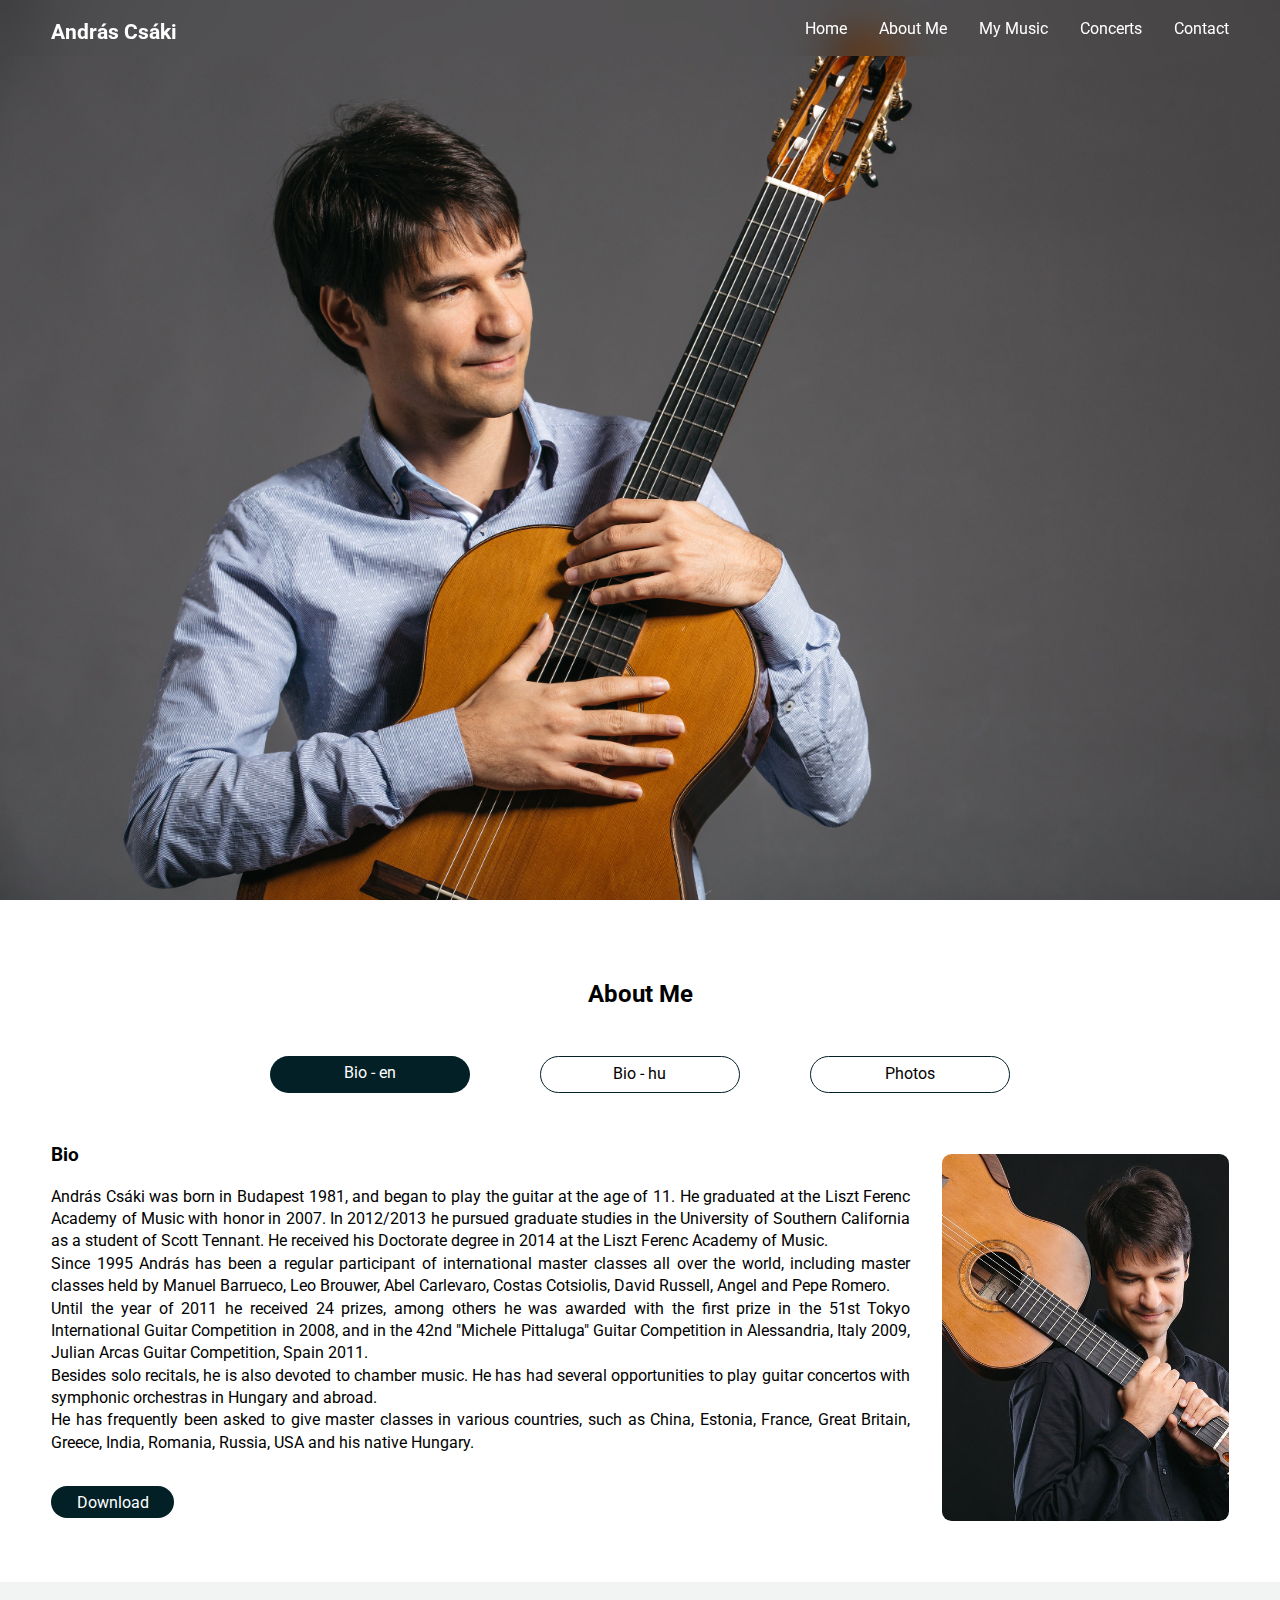
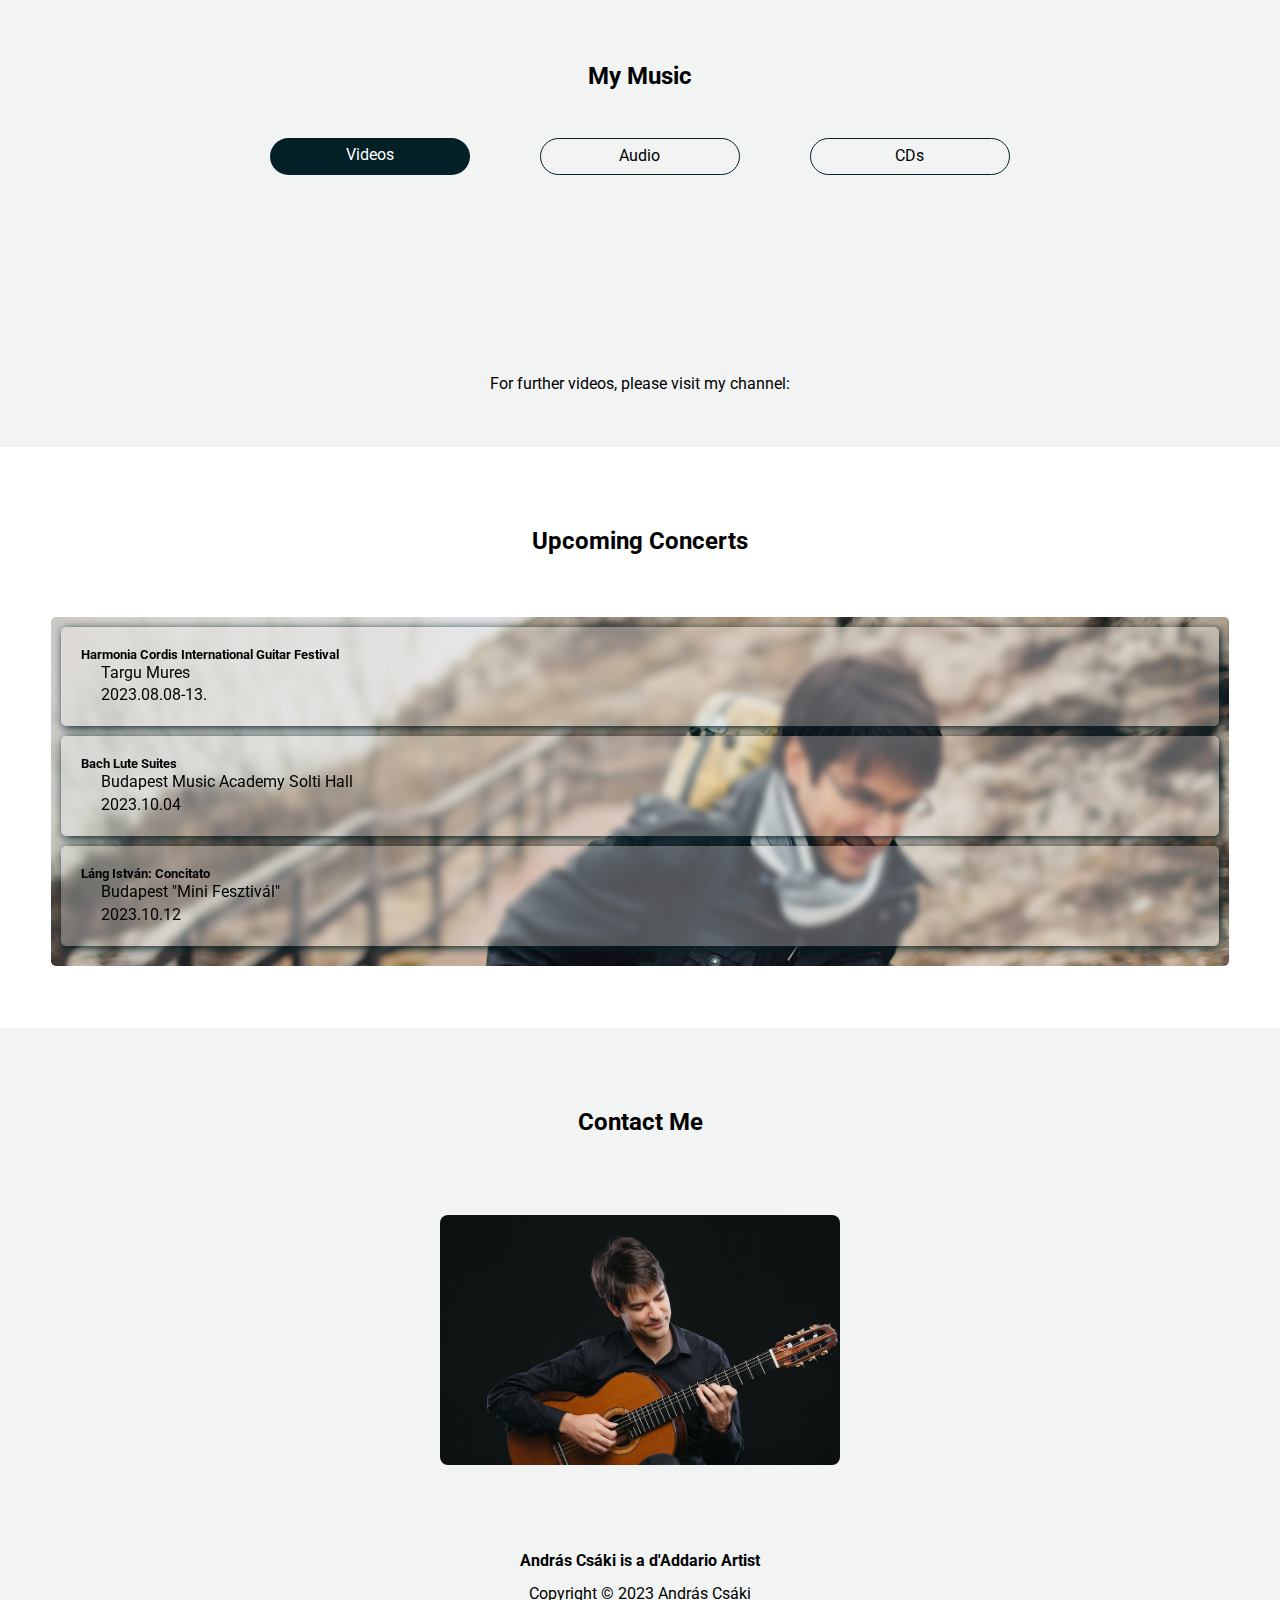
==== index.html @ 8d060551 "icon" ====
<!DOCTYPE html>
<html lang="en">

<head>
  <meta charset="UTF-8">
  <meta name="viewport" content="width=device-width, initial-scale=1.0">

  <link rel="preconnect" href="https://fonts.googleapis.com">
  <link rel="preconnect" href="https://fonts.gstatic.com" crossorigin>
  <link rel="preconnect" href="https://fonts.googleapis.com">
  <link rel="preconnect" href="https://fonts.gstatic.com" crossorigin>
  <link href="https://fonts.googleapis.com/css2?family=Roboto:ital,wght@0,400;0,500;0,700;1,400&display=swap"
    rel="stylesheet">

  <link rel="stylesheet" href="https://cdnjs.cloudflare.com/ajax/libs/font-awesome/6.4.0/css/all.min.css"
    integrity="sha512-iecdLmaskl7CVkqkXNQ/ZH/XLlvWZOJyj7Yy7tcenmpD1ypASozpmT/E0iPtmFIB46ZmdtAc9eNBvH0H/ZpiBw=="
    crossorigin="anonymous" referrerpolicy="no-referrer" />

  <link rel="stylesheet" href="css/style.css">
  <title>Andras Csaki</title>
</head>

<body>

  <header>
    <nav>
      <div class="logo">
        <h1><a href="#">András Csáki</a></h1>
      </div>
      <ul>
        <li><a href="#" class="item">Home</a></li>
        <li><a href="#about">About Me</a></li>
        <li><a href="#music">My Music</a></li>
        <li><a href="#concerts">Concerts</a></li>
        <li><a href="#contact">Contact</a></li>
      </ul>

      <div class="menu-toggle">
        <div class="hamburger"><i class="fa-solid fa-bars"></i></div>
        <div class="close hide"><i class="fa-solid fa-xmark"></i></div>
      </div>
    </nav>
  </header>

  <main>
    <section class="hero" id="hero">
      <div class="css-container">
        <div class="social">
          <i class="fa-solid fa-sun hide"></i>
          <i class="fa-solid fa-moon"></i>
          <a href="mailto:acsaki@gmail.com" target="_blank"><i class="fa-solid fa-envelope"></i></a>
          <a href="https://www.facebook.com/profile.php?id=100051497875610" target="_blank"><i
              class="fa-brands fa-facebook"></i></a>
          <a href="https://hu.linkedin.com/in/andrascsakiguitarist" target="_blank"><i
              class="fa-brands fa-linkedin"></i></a>
          <a href="https://www.instagram.com/_andras_csaki_/" target="_blank"><i class="fa-brands fa-instagram"></i></a>
          <a href="https://www.youtube.com/@andrascsaki7654" target="_blank"><i class="fa-brands fa-youtube"></i></a>
          <a href="https://open.spotify.com/artist/5QWeq4REzRKmgcCAyDS5Ie" target="_blank"><i
              class="fa-brands fa-spotify"></i></a>
          <a href="https://music.apple.com/hu/artist/andras-csaki/383212984" target="_blank"><i
              class="fa-brands fa-apple"></i></a>
        </div>
      </div>
    </section>

    <section class="about" id="about">
      <div class="css-container">
        <h2>About Me</h2>
        <div class="tab-titles">
          <p class="tab-links active-link" onclick="opentab('tab1')">Bio - en</p>
          <p class="tab-links" onclick="opentab('tab2')">Bio - hu</p>
          <p class="tab-links" onclick="opentab('tab3')">Photos</p>
        </div>

        <div class="tab-contents active-tab" id="tab1">
          <div class="grid2-1">
            <div class="grid2">
              <h3>Bio</h3>

              <p>András Csáki was born in Budapest 1981, and began to play the guitar at the age of 11.
                He graduated at the Liszt Ferenc Academy of Music with honor in 2007.
                In 2012/2013 he pursued graduate studies in the University of Southern California as a
                student
                of Scott Tennant.
                He received his Doctorate degree in 2014 at the Liszt Ferenc Academy of Music.
              </p>
              <p>Since 1995 András has been a regular participant of international master classes all
                over
                the
                world,
                including master classes held by Manuel Barrueco, Leo Brouwer, Abel Carlevaro, Costas
                Cotsiolis,
                David Russell,
                Angel and Pepe Romero.
              </p>
              <p>Until the year of 2011 he received 24 prizes,
                among others he was awarded with the first prize in the 51st Tokyo International Guitar
                Competition in 2008,
                and in the 42nd "Michele Pittaluga" Guitar Competition in Alessandria, Italy 2009,
                Julian Arcas Guitar Competition, Spain 2011.
              </p>
              <p>Besides solo recitals, he is also devoted to chamber music.
                He has had several opportunities to play guitar concertos with symphonic orchestras in
                Hungary
                and abroad.
              </p>
              <p> He has frequently been asked to give master classes in various countries,
                such as China, Estonia, France, Great Britain, Greece, India, Romania, Russia, USA and
                his
                native Hungary.
              </p>
              <div class="download"><a href="#">Download</a></div>
            </div>
            <div class="grid1">
              <img class="rounded-3" src="images/img-new/photoGallery/phone.jpg" alt="">
            </div>
          </div>

        </div>
        <div class="tab-contents" id="tab2">
          <div class="grid2-1">
            <div class="grid2 ">

              <h3>Életrajz</h3>
              <h4>Tanulmányok</h4>
              <p>1996–2000: Bartók Béla Zeneművészeti Szakközépiskola és Gimnázium (tanár: Szilvágyi
                Sándor) <br>
                2000–2002: Győr, Zeneművészeti Főiskola (tanár: Roth Ede, Arnóth Balázs) <br>
                2002–2007: Liszt Ferenc Zeneművészeti Egyetem – kitüntetéses diploma (tanár:Eötvös
                József) <br>
                2007–2010: Zeneakadémia Doktori Iskolájának állami ösztöndíjas hallgatója <br>
                2011–2012 University of Southern California, Thornton School of Music hallgatója
                (tanárai: Scott
                Tennant, William Kannengiser, Pepe Romero) <br>
                2014-ben DLA fokozatot szerzett a Liszt Ferenc Zeneművészeti Egyetemen
              </p>
              <h4>Mesterkurzusok</h4>
              <p>1995-től aktív résztvevője a hazai és nemzetközi mesterkurzusoknak. Többek között részt
                vett
                Odair Assad, Manuel Barrueco, Leo Brouwer, Abel Carlevaro, Costas Cotsiolis, Aniello
                Desiderio,
                Zoran Dukic, Pablo Marquez, Thomas Müller-Pering,
                Judicaël Perroy, Angel Romero, Pepe Romero, David Russell, Kováts Barna és Vásáry Tamás
                mesterkurzusain.
              </p>
              <h4>Oktatói tevékenység</h4>
              <p>2005–2014: Bartók Béla Zeneművészeti Szakközépiskola és Gimnázium <br>
                2009- : Liszt Ferenc Zeneművészeti Egyetem <br>
                2011–2020: Szegedi Tudományegyetem Zeneművészeti Kar <br>
                2021-ben habilitált a Liszt Ferenc Zeneművészeti Egyetemen
              </p>
            </div>
            <div class="grid1">
              <img src="images/img-new/photoGallery/phone.jpg" alt="">
            </div>
          </div>

          <div>
            <div>
              <p>Rendszeresen tart módszertani továbbképzéseket és gitárkurzusokat a hazai felsőfokú- és
                középfokú intézményekben, illetve a hazai nemzetközi gitárfesztiválokon és kurzusokon.
                Első nemzetközi mesterkurzusát 2005-ben tartotta az Egyesült Államokban (Dallasban).
                Azóta
                rendszeresen felkérik nemzetközi gitárkurzusok tartására. Tanított már - az Egyesült
                Államokon
                kívül – Angliában, Ausztráliában, Csehországban, Szlovákiában, Franciaországban,
                Görögországban,
                Izraelben,
                Kínában, Lengyelországban, Németországban, Romániában, Oroszországban, Spanyolországban,
                Ukrajnában és Vietnámban.
              </p>
              <h4>Bemutatók & hangversenyek</h4>
              <p>Koncertezett többek között Angliában, Ausztráliában, Ausztriában, Bosznia-Hercegovinában,
                Csehországban, Chilében, az Egyesült Államokban, Franciaországban, Görögországban,
                Grúziában,
                Indiában, Izraelben, Japánban, Kínában, Lengyelországban, Montenegróban, Norvégiában,
                Olaszországban, Oroszországban, Spanyolországban, Romániában, Szerbiában, Szlovákiában,
                Ukrajnában, Venezuelában és Vietnámban. Korosztályának egyik legaktívabb magyar
                klasszikusgitárosaként versenyművek és kamaraprodukciók előadója idehaza és külföldön.
                Szólistaként játszott szinte valamennyi neves magyar-, valamint számos neves külföldi
                szimfonikus és kamarazenekarral. Dolgozott itthon és külföldön ismert és elismert
                karmesterekkel. Gitárosként gyakran és szívesen vállalkozik XX. századi és kortárs
                szerzők
                műveinek előadására, bemutatására.
              </p>
              <p>A koncertekről részletesen lásd itt: <span><a href="#">mtmt.hu</a></span></p>
              <h4>Lemezfelvételek</h4>
              <p> 2009-ben elkészítette első önálló CD lemezét "My Favourite Pieces", ("Kedvenc
                darabjaim")
                címmel. A szóló lemezen Bach, Giuliani, Barrios, Morel, Farkas és Castelnuovo-Tedesco
                művei
                csendülnek fel. <br>
                2010-ben Kanadában, Norbert Kraft zenei vezetésével készült el második szólólemeze a
                Naxos
                Classic "Versenygyőztesek" sorozatában. A nagy sikerű "Guitar Recital" c. lemezen Bach,
                Britten,
                Duarte és Castelnuovo-Tedesco darabokat játszik. A CD-je műsorából két mű is bekerült
                Enrique
                Robichaud kanadai zenetudós Guitar’s Top 100 című könyvébe. <br>
                2012-ben a spanyol a Julian Arcas Nemzetközi Gitárverseny győzteseként készíthette el
                spanyol
                műveket tartalmazó lemezét. Ezen Francisco Tarrega, Isaac Albéniz, Joaquín Rodrigo,
                Enrique
                Granados, Joaquín Turina, Joaquín Malats és Frederico Moreno Torroba darabját
                szólaltatja
                meg.
                <br>
                2015-ben, az Ágai Karola és Szendrey-Karper László Emlékérem első gitárművész
                kitüntetettjeként
                készíthette el Bach lemezét, ami Bach négy lantszvitjét tartalmazza: g-moll szvit, BWV
                995
                (a-mollban), e-moll szvit, BWV 996, c-moll szvit, BWV 997 és E-dúr szvit, BWV 1006a.
                <br>
                2021-ben a Nemzeti Kulturális Alap támogatásával jelent meg a Hungarian and Spanish
                Sonatas
                from
                the 20th Century (In Memoriam Sándor Szilvágyi) c. lemeze. Ezen Rózsa Miklós: Sonata for
                Guitar
                Op. 42, Farkas Ferenc: Sonata per chiatara sola, Kovács Barna: Sonata Nova és Antonio
                Jose:
                Sonata para guitara c. műveit játssza.
              </p>
            </div>
          </div>

          <div class="grid2-1">
            <div class="grid2">
              <h4>Nemzetközi versenyeken elért első helyezések</h4>
              <p>2011: XII. Julián Arcas Nemzetközi Gitárverseny (Almeria, Spanyolország) <br>
                2010: Nikita Koshkin Nemzetközi Gitárverseny (Kalkutta, India) <br>
                2009: 42. Michele Pittaluga Nemzetközi Gitárverseny (Alessandria, Olaszország) <br>
                2008: 51. Tokiói Nemzetközi Gitárverseny (Tokió, Japán) <br>
                2005: X. Forum Gitarre Wien Nemzetközi Gitárverseny (Bécs, Ausztria) <br>
                2005: XXXV. International Jeunesses Musicales (Belgrád, Szerbia-Montenegro) <br>
                2004: J. E. Jurkowski Nemzetközi Gitárverseny (Tychy, Lengyelország) <br>
                2004: John Duarte Nemzetközi Gitárverseny (Rust, Ausztria) <br>
                2003: Johann Kaspar Mertz Nemzetközi Gitárversenyen (Pozsony, Szlovákia) <br>
                1999: XXVI. Dr. Luis Sigall Nemzetközi Zenei Verseny (Vina del Mar, Chile) <br>
                1999: IV. Anna Amalia Nemzetközi Ifjúsági Gitárverseny (Weimar, Németország) <br>
              </p>
              <h4>Nemzetközi versenyeken elért második helyezések</h4>
              <p>2011: 45. Francesco Tárrega Nemzetközi Gitárverseny (Benicassim, Spanyolország) <br>
                2011: XXIX. GFA Nemzetközi Előadóművész Verseny (Columbus/Georgia, USA) <br>
                2010:18. Hubert Käppel Nemzetközi Gitárverseny (Koblenz, Németország) <br>
                2009: X. Julián Arcas Nemzetközi Gitárverseny (Almeria, Spanyolország) <br>
                2008: Printemps de la Guitare Nemzetközi Gitárverseny (Charleroi, Belgium) <br>
                2007: Heinsberg Nemzetközi Gitárversenyen (Heinsberg, Németország) <br>
                2007: I. Horváth Nemzetközi Gitárverseny (Split, Horvátország) <br>
                2006: Karl Scheit Nemzetközi Gitárversenyen (Bécs, Ausztria) <br>
                2005: 38. Michele Pittaluga Nemzetközi Gitárverseny (Alessandria, Olaszország) <br>
                1997: Szendrey-Karper László Nemzetközi Gitárverseny (Esztergom, Magyarország)
              </p>
              <h4>Díjak, ösztöndíjak, kitüntetések</h4>
              <p>2008, 2009 és 2010: Fischer Annie ösztöndíj <br>
                2009: Duna Televízió "Magyar Csillagok" díja, <br>
                2009: Prima Primissima Alapítvány Junior Prima zeneművészeti díja <br>
                2010: Márciusi Ifjak Díj <br>
                2015: Ágai Karola és Szendrey-Karper László Emlékérem <br>
                2021: MMA zeneművészeti ösztöndíj <br>
                2022: Liszt-Ferenc-díj
              </p>
            </div>
            <div class="grid1">
              <img src="images/img-new/photoGallery/11.jpg" alt="">
            </div>
            <div class="download"><a href="#">Letöltés</a></div>
          </div>


        </div>
        <div class="tab-contents" id="tab3">
          <div class="grid-auto">
            <div>
              <img src="images/img-new/photoGallery/2.jpg" alt="András Csáki">
            </div>
            <div>
              <img src="images/img-new/photoGallery/1.jpg" alt="András Csáki">
            </div>
            <div>
              <img src="images/img-new/photoGallery/21.jpg" alt="András Csáki">
            </div>
            <div>
              <img src="images/img-new/photoGallery/3.jpg" alt="András Csáki">
            </div>
            <div>
              <img src="images/img-new/photoGallery/19.jpg" alt="András Csáki">
            </div>
            <div>
              <img src="images/img-new/photoGallery/7.jpg" alt="András Csáki">
            </div>
            <div>
              <img src="images/img-new/photoGallery/4.jpg" alt="András Csáki">
            </div>
            <div>
              <img src="images/img-new/photoGallery/14.jpg" alt="András Csáki">
            </div>
            <div>
              <img src="images/img-new/photoGallery/8.jpg" alt="András Csáki">
            </div>
            <div>
              <img src="images/img-new/photoGallery/10.jpg" alt="András Csáki">
            </div>
            <div>
              <img src="images/img-new/photoGallery/22.jpg" alt="András Csáki">
            </div>
            <div>
              <img src="images/img-new/photoGallery/13.jpg" alt="András Csáki">
            </div>
          </div>
        </div>

      </div>
    </section>

    <section class="music" id="music">
      <div class="css-container">
        <h2>My Music</h2>
        <div class="tab-music-titles ">
          <p class="tab-music-links active-link" data-section="#tab-music-1">Videos</p>
          <p class="tab-music-links" data-section="#tab-music-2">Audio</p>
          <p class="tab-music-links" data-section="#tab-music-3">CDs</p>
        </div>

        <div class="tab-music-contents active-tab" id="tab-music-1">
          <div class="flex-auto">
            <div>
              <iframe width="100%" height="100%" src="https://www.youtube.com/embed/bg1Rwg6HpMY"
                ></iframe>
            </div>
            <div>
              <iframe width="100%" height="100%" src="https://www.youtube.com/embed/GRc_n5LnxJE"
                ></iframe>
            </div>
            <div>
              <iframe width="100%" height="100%" src="https://www.youtube.com/embed/G9cZwiEGzJY"
                ></iframe>
            </div>
          </div>
          <div class="text">
            <p>For further videos, please visit my channel: </p>
            <a href="https://www.youtube.com/@andrascsaki7654" target="_blank"><i class="fa-brands fa-youtube"></i></a>
          </div>

        </div>

        <div class="tab-music-contents" id="tab-music-2">
          <div class="grid-auto">
            <div>
              <iframe style="border-radius:12px"
                src="https://open.spotify.com/embed/artist/5QWeq4REzRKmgcCAyDS5Ie?utm_source=generator" width="100%"
                height="450" frameBorder="0" 
                allow="autoplay; clipboard-write; encrypted-media; fullscreen; picture-in-picture"
                loading="lazy"></iframe>
            </div>
            <div>
              <iframe style="border-radius:12px"
                src="https://open.spotify.com/embed/album/7IBDdDqxmNf7FgKBRJtJ7L?utm_source=generator" width="100%"
                height="450" frameBorder="0" 
                allow="autoplay; clipboard-write; encrypted-media; fullscreen; picture-in-picture"
                loading="lazy"></iframe>
            </div>
          </div>
          <div class="text d-flex justify-content-center align-items-center mx-auto my-4">
            <p>Find me on: </p>
            <div class="flex-flow">
              <a href="https://open.spotify.com/artist/5QWeq4REzRKmgcCAyDS5Ie" target="_blank"><i
                  class="fa-brands fa-spotify"></i></a>
              <a href="https://music.apple.com/hu/artist/andras-csaki/383212984" target="_blank"><i
                  class="fa-brands fa-apple"></i></a>
            </div>
          </div>
        </div>

        <div class="tab-music-contents" id="tab-music-3">
          <div class="timeline-area-cd flex-center">
            <div class="cd-area flex-center">
              <div class="flex-auto">

                <div class="cd-item">
                  <figure>
                    <img src="images/img/cdResized/sonatas.jpg"
                      alt="Hungarian and Spanish Sonatas from the 20th Century">
                    <figcaption class="hide">Hungarian and Spanish Sonatas from the 20th Century</figcaption>
                  </figure>

                  <div class="cd-item-body">
                    <h4 class="cd-item-title ">20th Century Sonatas</h4>
                    <div class="flex-auto">
                      <p>Miklós Rózsa</p>
                      <p>Ferenc Farkas</p>
                      <p>Barna Kováts</p>
                      <p>Antonio Jose</p>
                    </div>
                  </div>
                </div>

                <div class="cd-item">
                  <figure>
                    <img src="images/img/cdResized/bach1.jpg" alt="J.S.Bach 4 Lute Suites">
                    <figcaption class="hide">J.S.Bach Lute Suites</figcaption>
                  </figure>

                  <div class="cd-item-body">
                    <h4 class="cd-item-title ">Bach Lute Suites</h4>
                    <div class="flex-auto">
                      <p>BWV 995</p>
                      <p>BWV 996</p>
                      <p>BWV 997</p>
                      <p>BWV 1006a</p>
                    </div>
                  </div>
                </div>


                <div class="cd-item">
                  <figure>
                    <img src="images/img/cdResized/spanish.jpeg" alt="Spanish Pieces">
                    <figcaption class="hide">Spanish Pieces</figcaption>
                  </figure>

                  <div class="cd-item-body">
                    <h4 class="cd-item-title ">Spanish Pieces</h4>
                    <div class="flex-auto">
                      <p>Tárrega</p>
                      <p>Albéniz</p>
                      <p>Rodrigo</p>
                      <p>Granados</p>
                      <p>Turina</p>
                      <p>Malats</p>
                      <p>Torroba</p>
                    </div>
                  </div>
                </div>

                <div class="cd-item">
                  <figure>
                    <img src="images/img/cdResized/naxos.jpeg" alt="Naxos Laureate Series">
                    <figcaption class="hide">Naxos Laureate Series</figcaption>
                  </figure>

                  <div class="cd-item-body">
                    <h4 class="cd-item-title ">Naxos Laureate Series</h4>
                    <div class="flex-auto">
                      <p>Bach</p>
                      <p>Britten</p>
                      <p>Duarte</p>
                      <p>Castelnuovo-Tedesco</p>
                    </div>
                  </div>
                </div>


                <div class="cd-item">
                  <figure>
                    <img src="images/img/cdResized/favourite.jpeg" alt="My Favourite Pieces">
                    <figcaption class="hide">My Favourite Pieces</figcaption>
                  </figure>

                  <div class="cd-item-body">
                    <h4 class="cd-item-title ">My Favourite Pieces</h4>
                    <div class="flex-auto">
                      <p>Bach</p>
                      <p>Giuliani</p>
                      <p>Barrios</p>
                      <p>Morel</p>
                      <p>Ferenc Farkas</p>
                      <p>Tedesco</p>
                    </div>
                  </div>
                </div>



              </div>


            </div>
          </div>
        </div>
      </div>
    </section>

    <section class="concerts" id="concerts">
      <div class="css-container">
        <h2 class="sub-title text-center">Upcoming Concerts</h2>
        <div class="timeline-area">
          <div>
            <h5>Harmonia Cordis International Guitar Festival</h5>
            <p>Targu Mures</p>
            <p>2023.08.08-13.</p>
          </div>
          <div>
            <h5>Bach Lute Suites</h5>
            <p>Budapest Music Academy Solti Hall</p>
            <p>2023.10.04</p>
          </div>
          <div>
            <h5>Láng István: Concitato</h5>
            <p>Budapest "Mini Fesztivál"</p>
            <p>2023.10.12</p>
          </div>
        </div>
      </div>
    </section>

    <section class="contact" id="contact">
      <div class="css-container">
        <h2>Contact Me</h2>
        <div class="social-contact">
          <a href="mailto:acsaki@gmail.com" target="_blank"><i class="fa-solid fa-envelope"></i></a>
          <a href="https://www.facebook.com/profile.php?id=100051497875610" target="_blank"><i
              class="fa-brands fa-facebook"></i></a>
          <a href="https://hu.linkedin.com/in/andrascsakiguitarist" target="_blank"><i
              class="fa-brands fa-linkedin"></i></a>
          <a href="https://www.instagram.com/_andras_csaki_/" target="_blank"><i class="fa-brands fa-instagram"></i></a>
          <a href="https://www.youtube.com/@andrascsaki7654" target="_blank"><i class="fa-brands fa-youtube"></i></a>
          <a href="https://open.spotify.com/artist/5QWeq4REzRKmgcCAyDS5Ie" target="_blank"><i
              class="fa-brands fa-spotify"></i></a>
          <a href="https://music.apple.com/hu/artist/andras-csaki/383212984" target="_blank"><i
              class="fa-brands fa-apple"></i></a>
        </div>
        <div class="carousel-wrapper">
          <div class="carousel-container">
            <div class="carousel">
              <div class="image-1"></div>
              <div class="image-2"></div>
              <div class="image-3"></div>
              <div class="image-4"></div>
              <div class="image-5"></div>
              <div class="image-6"></div>
              <div class="image-7"></div>
              <div class="image-8"></div>
              <div class="image-9"></div>
              <div class="image-10"></div>

            </div>
          </div>
        </div>
      </div>
    </section>
  </main>

  <footer>
    <div>
      <h4>András Csáki is a d'Addario Artist</h5>
        <p>Copyright &copy; 2023 András Csáki</p>
    </div>
  </footer>


  <script src="main.js"></script>
</body>

</html>
---- css/style.css ----
.px-1 {
  padding-inline: 0.25rem;
}

.py-1 {
  padding-block: 0.25rem;
}

.mx-1 {
  margin-inline: 0.25rem;
}

.my-1 {
  margin-block: 0.25rem;
}

.px-2 {
  padding-inline: 0.5rem;
}

.py-2 {
  padding-block: 0.5rem;
}

.mx-2 {
  margin-inline: 0.5rem;
}

.my-2 {
  margin-block: 0.5rem;
}

.px-3 {
  padding-inline: 0.75rem;
}

.py-3 {
  padding-block: 0.75rem;
}

.mx-3 {
  margin-inline: 0.75rem;
}

.my-3 {
  margin-block: 0.75rem;
}

.px-4 {
  padding-inline: 1rem;
}

.py-4 {
  padding-block: 1rem;
}

.mx-4 {
  margin-inline: 1rem;
}

.my-4 {
  margin-block: 1rem;
}

.px-5 {
  padding-inline: 1.5rem;
}

.py-5 {
  padding-block: 1.5rem;
}

.mx-5 {
  margin-inline: 1.5rem;
}

.my-5 {
  margin-block: 1.5rem;
}

.px-6 {
  padding-inline: 2rem;
}

.py-6 {
  padding-block: 2rem;
}

.mx-6 {
  margin-inline: 2rem;
}

.my-6 {
  margin-block: 2rem;
}

.px-7 {
  padding-inline: 2.5rem;
}

.py-7 {
  padding-block: 2.5rem;
}

.mx-7 {
  margin-inline: 2.5rem;
}

.my-7 {
  margin-block: 2.5rem;
}

.px-8 {
  padding-inline: 3rem;
}

.py-8 {
  padding-block: 3rem;
}

.mx-8 {
  margin-inline: 3rem;
}

.my-8 {
  margin-block: 3rem;
}

.b-radius-sm {
  border-radius: 0.5rem;
}

.b-radius-md {
  border-radius: 1rem;
}

.b-radius-lg {
  border-radius: 3rem;
}

.b-radius-circle {
  border-radius: 50%;
}

.font-sm {
  font-size: 0.8rem;
}

.font-md {
  font-size: 1rem;
}

.font-lg {
  font-size: 1.25rem;
}

.grid2-1 {
  display: grid;
}
@media (min-width: 976px) {
  .grid2-1 {
    gap: 2rem;
    grid-template-columns: 3fr 1fr;
  }
}
@media (min-width: 1670px) {
  .grid2-1 {
    gap: 2rem;
    grid-template-columns: 3fr 1fr;
  }
}

@media (min-width: 976px) {
  .grid2 {
    align-self: center;
  }
}

.grid1 {
  display: none;
}
@media (min-width: 976px) {
  .grid1 {
    display: block;
    align-self: center;
  }
}
@media (min-width: 1670px) {
  .grid1 {
    padding: 2rem;
  }
}

.grid-auto {
  width: min(100%, 1400px);
  margin-inline: auto;
  display: grid;
  grid-template-columns: repeat(auto-fit, minmax(320px, 1fr));
  gap: 1rem;
}
@media screen and (width <= 320px) {
  .grid-auto {
    grid-template-columns: 100%;
  }
}

.flex-auto {
  display: flex;
  flex-wrap: wrap;
  justify-content: center;
  align-items: center;
  gap: 1rem;
}

.flex-flow {
  display: flex;
  justify-content: center;
  align-items: center;
  gap: 1rem;
}

.flex-center {
  display: flex;
  justify-content: center;
  align-items: center;
}

.m-1 {
  margin: 1rem;
}

.my-1 {
  margin-block: 1rem;
}

.m-2 {
  margin: 2rem;
}

.my-2 {
  margin-block: 2rem;
}

.m-3 {
  margin: 3rem;
}

.my-3 {
  margin-block: 3rem;
}

.m-4 {
  margin: 4rem;
}

.my-4 {
  margin-block: 4rem;
}

.m-5 {
  margin: 5rem;
}

.my-5 {
  margin-block: 5rem;
}

/*
$d-light: #1c8e9d;
$d-color: #585a5a50;
$d-dark: rgba(47, 66, 70, 0.736);
$d-white: #70aab2;
$d-transparent: #11191a56;*/
.btn-secondary, .btn-primary {
  display: inline-block;
  border-radius: 5px;
  padding: 8px 20px;
  margin: 3px;
  scale: 1;
  transition: scale 0.3s linear;
}
.btn-secondary:hover, .btn-primary:hover {
  scale: 0.98;
}

.btn-primary {
  background-color: #418bff;
  color: #333;
}

.btn-secondary {
  background-color: #ff9f33;
  color: #fff;
}

header {
  background: transparent;
  position: fixed;
  width: 100%;
  z-index: 900;
  backdrop-filter: blur(20px);
}
header .logo a {
  font-size: 1.3rem;
}
header nav {
  width: min(100%, 1600px);
  padding-inline: 4%;
  margin-inline: auto;
  height: 3.5rem;
  display: flex;
  justify-content: space-between;
  align-items: center;
  align-items: center;
}
header nav ul {
  display: none;
}
@media (min-width: 768px) {
  header nav ul {
    display: flex;
    gap: 2rem;
  }
}
header nav.open {
  width: min(100%, 1600px);
  padding-inline: 4%;
  height: 100vh;
  display: flex;
  justify-content: center;
  align-items: center;
  flex-direction: column;
  gap: 5rem;
}
@media (min-width: 768px) {
  header nav.open {
    flex-direction: row;
    justify-content: space-between;
    height: 3.5rem;
  }
}
header nav.open ul {
  display: flex;
  justify-content: center;
  align-items: center;
  flex-direction: column;
  gap: 2rem;
}
@media (min-width: 768px) {
  header nav.open ul {
    flex-direction: row;
  }
}
header nav.open li {
  scale: 1;
  transition: scale 0.3s ease-in-out;
}
header nav.open li:hover {
  scale: 0.94;
}
header .menu-toggle {
  cursor: pointer;
}
@media (min-width: 768px) {
  header .menu-toggle {
    display: none;
  }
}

header.sticky {
  background-color: rgba(239, 239, 239, 0.7254901961);
  background-color: var(--light);
  backdrop-filter: blur(10px);
}
header.sticky a, header.sticky i {
  color: var(--dark);
}

.hero {
  height: 100vh;
  background: url("../images/img-new/Home/Mobile/PH2_5385.jpg") no-repeat center/cover;
  display: flex;
  align-items: center;
}
@media (min-width: 976px) {
  .hero {
    background: url("../images/img-new/Home/Desktop/PH2_5398.jpg") no-repeat top center/cover;
  }
}
@media (min-width: 1670px) {
  .hero {
    background: url("../images/img-new/Home/Desktop/PH2_5423.jpg") no-repeat top center/cover;
  }
}

.social {
  display: flex;
  flex-direction: column;
  justify-content: center;
  align-items: flex-start;
  gap: 2rem;
  padding-inline: 5%;
}
@media (min-width: 976px) {
  .social {
    align-items: flex-end;
  }
}
@media (min-width: 1670px) {
  .social {
    align-items: flex-start;
  }
}
.social > * i {
  translate: 0 0;
  scale: 1;
  transition: translate 0.3s ease-in-out, scale 0.3s ease-in-out;
}
.social > *:hover i {
  translate: 0 -0.2rem;
  scale: 1.1;
}

/*
.social {
    width: 20%;
}

.social a:nth-child(1) {
    animation: socialDelayed 2s;
    translate: -50px 0;
    scale: 0;
    animation-fill-mode: forwards;
}
.social a:nth-child(2) {
    animation: socialDelayed 2s;
    animation-delay: .2s;
    translate: -50px 0;
    scale: 0;
    animation-fill-mode: forwards;
}
.social a:nth-child(3) {
    animation: socialDelayed 2s;
    animation-delay: .4s;
    translate: -50px 0;
    scale: 0;
    animation-fill-mode: forwards;
}
.social a:nth-child(4) {
    animation: socialDelayed 2s;
    animation-delay: .6s;
    translate: -50px 0;
    scale: 0;
    animation-fill-mode: forwards;
}
.social a:nth-child(5) {
    animation: socialDelayed 2s;
    animation-delay: .8s;
    translate: -50px 0;
    scale: 0;
    animation-fill-mode: forwards;
}
.social a:nth-child(6) {
    animation: socialDelayed 2s;
    animation-delay: 1s;
    translate: -50px 0;
    scale: 0;
    animation-fill-mode: forwards;
}

.social a {
    color: #fff;
    z-index: 1;
    cursor: pointer;
    transition: color .5s ease-out;
} 

.social a:hover {
    color: #000;
    transition: color .5s ease-out;
}

.solo-link {
    color: #000;
}

.solo-link:hover {
    color: rgba(0, 0, 0, 0.355);
}


@keyframes fadeIn {
    0% {
        opacity: 0;
    }
    100% {
        opacity: 1;
    }
}

@keyframes fadeinHomeBg {
    0% {
        opacity: 0;
        scale: .95;
    }
    100% {
        opacity: 1;
        scale: 1;
    }
}


@keyframes socialDelayed {
    0% {
        translate: -50px 0;
        scale: 0;
    }
    100% {
        translate: 0 0;
        scale: 1;
    }
}

@keyframes nav {
    0% {
        translate: 0 -100%;
        opacity: 0;
    }
    100% {
        translate: 0 0;
        opacity: 1;
    }
}

@keyframes hover {
    0% {
        color: #fff;
        rotate: y 0deg;
        cursor: pointer
    }

    100% {
        color: #000;
        rotate: y 360deg;
        cursor: pointer
    }


}*/
.about {
  background-color: var(--white);
}
.about img {
  border-radius: 0.6rem;
}

.tab-titles {
  width: min(100%, 800px);
  margin-inline: auto;
  margin-block: 1rem 2rem;
  display: flex;
  flex-wrap: wrap;
  justify-content: center;
  gap: 0.6rem;
}
@media (width > 460px) {
  .tab-titles {
    display: grid;
    grid-template-columns: repeat(3, 1fr);
  }
}

.tab-titles > * {
  justify-self: center;
  padding: 0.4rem;
  width: 80px;
  text-align: center;
  border-radius: 2rem;
  cursor: pointer;
}
@media (width > 460px) {
  .tab-titles > * {
    width: 130px;
  }
}
@media (width > 660px) {
  .tab-titles > * {
    width: 200px;
  }
}

.tab-links.active-link {
  background-color: var(--dark);
  color: var(--white);
}

.tab-links:not(.active-link) {
  border: 1px solid var(--dark);
}

.tab-contents:not(.active-tab) {
  display: none;
}

.download {
  margin-block: 2rem;
  display: flex;
  justify-content: flex-end;
}
@media (min-width: 976px) {
  .download {
    justify-content: flex-start;
  }
}
.download a {
  padding: 0.4rem 1.6rem;
  border-radius: 2rem;
  background-color: var(--dark);
  color: var(--white);
  cursor: pointer;
}

.music {
  background-color: var(--light);
}
.music img {
  border-radius: 0.6rem;
}
.music .text p {
  text-align: center;
  margin-top: 1rem;
}
.music .text a {
  display: inline-block;
  width: 100%;
  text-align: center;
}
.music i {
  color: var(--dark);
}

.tab-music-titles {
  width: min(100%, 800px);
  margin-inline: auto;
  margin-block: 1rem 2rem;
  display: flex;
  flex-wrap: wrap;
  justify-content: center;
  gap: 0.6rem;
}
@media (width > 460px) {
  .tab-music-titles {
    display: grid;
    grid-template-columns: repeat(3, 1fr);
  }
}

.tab-music-titles > * {
  justify-self: center;
  padding: 0.4rem;
  width: 80px;
  text-align: center;
  border-radius: 2rem;
  cursor: pointer;
}
@media (width > 460px) {
  .tab-music-titles > * {
    width: 130px;
  }
}
@media (width > 660px) {
  .tab-music-titles > * {
    width: 200px;
  }
}

.tab-music-links.active-link {
  background-color: var(--dark);
  color: var(--white);
}

.tab-music-links:not(.active-link) {
  border: 1px solid var(--dark);
}

.tab-music-contents:not(.active-tab) {
  display: none;
}

.flex-flow a:nth-of-type(1) {
  text-align: right;
  margin-top: 1rem;
}

.flex-flow a:nth-of-type(2) {
  margin-top: 1rem;
  text-align: left;
}

.timeline-area-cd {
  background: url("../images/img/concerts/PH2_5488.jpg") no-repeat top/cover;
  border-radius: 0.5rem;
  padding: 0.5rem;
  position: relative;
}
.timeline-area-cd::after {
  content: "";
  position: absolute;
  inset: 0;
  background-color: var(--filter);
  border-radius: 0.5rem;
  z-index: 1;
}
.timeline-area-cd .cd-item {
  width: min(100%, 266px);
  padding: 0.5rem;
  background: var(--frosted);
  margin: 1rem;
  border-radius: 0.5rem;
  box-shadow: 1px 1px 4px var(--frosted);
  backdrop-filter: blur(3px);
  scale: 1;
  z-index: 2;
  transition: scale 0.3s ease-in-out, background 0.3s ease-in-out;
}
.timeline-area-cd .cd-item .cd-item-body {
  text-align: center;
}
.timeline-area-cd .cd-item:hover {
  scale: 1.03;
  background-color: var(--frosted-hover);
  cursor: pointer;
}
.timeline-area-cd .cd-item:nth-of-type(3) .flex-auto {
  gap: 0.6rem;
}

.concerts {
  background-color: var(--white);
}

.timeline-area {
  background: url("../images/img-new/photoGallery/13.jpg") no-repeat top/cover;
}

.timeline-area {
  margin: 30px auto;
  padding: 10px;
  border-radius: 5px;
  position: relative;
}

.timeline-area div {
  background: var(--frosted);
  box-shadow: 1px 1px 4px var(--frosted);
  backdrop-filter: blur(3px);
  padding: 20px;
  margin-bottom: 10px;
  border-radius: 5px;
  box-shadow: 2px 2px 10px var(--dark);
  position: relative;
  display: flex;
  flex-direction: column;
  justify-content: space-between;
  z-index: 1;
  transition: all 0.3s ease-in-out;
}

.timeline-area div:hover {
  scale: 1.03;
  background-color: var(--frosted-hover);
  color: #000;
  cursor: pointer;
}

.timeline-area div h5 {
  color: #000;
}

.timeline-area div p {
  color: rgb(0, 0, 0);
  margin: 0;
  padding-left: 20px;
  z-index: 2;
}

.img-div img {
  z-index: 100000;
}

.contact {
  background-color: var(--light);
}

.social-contact {
  width: min(90%, 400px);
  margin-inline: auto;
  margin-bottom: 1rem;
  display: flex;
  flex-wrap: wrap;
  justify-content: center;
  gap: 1rem;
}
@media (width < 300px) {
  .social-contact {
    margin-bottom: 3rem;
  }
}
.social-contact > * i {
  color: var(--dark);
  translate: 0 0;
  scale: 1;
  transition: translate 0.3s ease-in-out, scale 0.3s ease-in-out;
}
.social-contact > *:hover i {
  translate: 0 -0.2rem;
  scale: 1.1;
}

.carousel-wrapper {
  width: 100%;
  height: min(70vw, 300px);
  display: flex;
  justify-content: center;
  align-items: center;
  margin-inline: auto;
  margin-top: 1.4rem;
}

.carousel-container {
  border-radius: 0.5rem;
  width: 400px;
  max-width: 100%;
  height: 250px;
  overflow: hidden;
  margin: 0 auto;
}

.carousel {
  display: flex;
  width: 4000px;
  animation: sliding 50s infinite;
}
.carousel div {
  width: 400px;
  height: min(60vw, 300px);
  background-size: cover;
  background-position: top center;
  background-repeat: no-repeat;
}
.carousel:hover {
  animation-play-state: paused;
}
.carousel .image-1 {
  background-image: url("../images/img-new/photoGallery/1.jpg");
  width: 400px;
}
.carousel .image-2 {
  background-image: url("../images/img-new/photoGallery/2.jpg");
}
.carousel .image-3 {
  background-image: url("../images/img-new/photoGallery/16.jpg");
}
.carousel .image-4 {
  background-image: url("../images/img-new/photoGallery/14.jpg");
}
.carousel .image-5 {
  background-image: url("../images/img-new/photoGallery/3.jpg");
}
.carousel .image-6 {
  background-image: url("../images/img-new/photoGallery/8.jpg");
}
.carousel .image-7 {
  background-image: url("../images/img-new/photoGallery/13.jpg");
}
.carousel .image-8 {
  background-image: url("../images/img-new/photoGallery/12.jpg");
}
.carousel .image-9 {
  background-image: url("../images/img-new/photoGallery/10.jpg");
}
.carousel .image-10 {
  background-image: url("../images/img-new/photoGallery/4.jpg");
}

@keyframes sliding {
  0% {
    opacity: 0.7;
  }
  10% {
    transform: translateX(0);
    opacity: 1;
  }
  13% {
    opacity: 0.7;
  }
  15% {
    transform: translateX(-400px);
    opacity: 1;
  }
  20% {
    transform: translateX(-400px);
  }
  23% {
    opacity: 0.7;
  }
  25% {
    transform: translateX(-800px);
    opacity: 1;
  }
  30% {
    transform: translateX(-800px);
  }
  33% {
    opacity: 0.7;
  }
  35% {
    transform: translateX(-1200px);
    opacity: 1;
  }
  40% {
    transform: translateX(-1200px);
  }
  43% {
    opacity: 0.7;
  }
  45% {
    transform: translateX(-1600px);
    opacity: 1;
  }
  50% {
    transform: translateX(-1600px);
  }
  53% {
    opacity: 0.7;
  }
  55% {
    transform: translateX(-2000px);
    opacity: 1;
  }
  60% {
    transform: translateX(-2000px);
  }
  63% {
    opacity: 0.7;
  }
  65% {
    transform: translateX(-2400px);
    opacity: 1;
  }
  70% {
    transform: translateX(-2400px);
  }
  73% {
    opacity: 0.7;
  }
  75% {
    transform: translateX(-2800px);
    opacity: 1;
  }
  80% {
    transform: translateX(-2800px);
  }
  83% {
    opacity: 0.7;
  }
  85% {
    transform: translateX(-3200px);
    opacity: 1;
  }
  90% {
    transform: translateX(-3200px);
  }
  93% {
    opacity: 0.7;
  }
  95% {
    transform: translateX(-3600px);
    opacity: 1;
  }
  98% {
    transform: translateX(-3600px);
    opacity: 0.7;
  }
  100% {
    transform: translateX(0);
    opacity: 0;
  }
}
footer {
  background-color: var(--light);
  text-align: center;
  padding-block: 1rem 3rem;
}
footer p {
  text-align: center;
}

* {
  box-sizing: border-box;
  padding: 0;
  margin: 0;
  font-family: "Roboto", sans-serif;
}

html {
  scroll-behavior: smooth;
}

a {
  text-decoration: none;
  color: #fff;
}

ul {
  list-style: none;
}

.fa-brands {
  font-size: 1.7rem;
  color: #fff;
}

.fa-solid {
  font-size: 1.4rem;
  color: #fff;
  margin-top: 0.2rem;
}

iframe {
  display: block;
  border: none;
  border-radius: 0.8rem;
  box-shadow: 2px 2px 4px var(--frosted);
}

h2 {
  text-align: center;
  padding-block: 1rem 2rem;
}

h3 {
  padding-block: 1.2rem;
}

h4 {
  padding-block: 0.8rem;
}

p {
  line-height: 1.4;
  text-align: justify;
}

img {
  max-width: 100%;
  display: block;
}

body {
  width: 100%;
  min-height: 100vh;
  --light: rgba(3, 32, 39, 0.0509803922);
  --color: rgba(89, 88, 90, 0.3137254902);
  --dark: #032027;
  --white: #fff;
  --filter: rgba(144, 143, 143, 0.4862745098);
  --frosted: rgba(255, 255, 255, 0.2745098039);
  --frosted-hover: rgba(170, 170, 170, 0.7019607843);
  --transparent: rgba(26, 24, 17, 0.337254902);
}

body.dark {
  --light: #2c3739;
  --color: #efefef;
  --dark: #efefef;
  --white: #6c7272;
  --filter: rgba(55, 53, 53, 0.4862745098);
  --frosted: rgba(108, 108, 108, 0.7843137255);
  --frosted-hover: rgba(141, 139, 139, 0.7019607843);
  --transparent: rgba(17, 25, 26, 0.337254902);
  color: #efefef;
}

section {
  padding-block: 4rem 2rem;
}

.css-container {
  width: min(92%, 1600px);
  margin-inline: auto;
}

.hide {
  display: none;
}/*# sourceMappingURL=style.css.map */
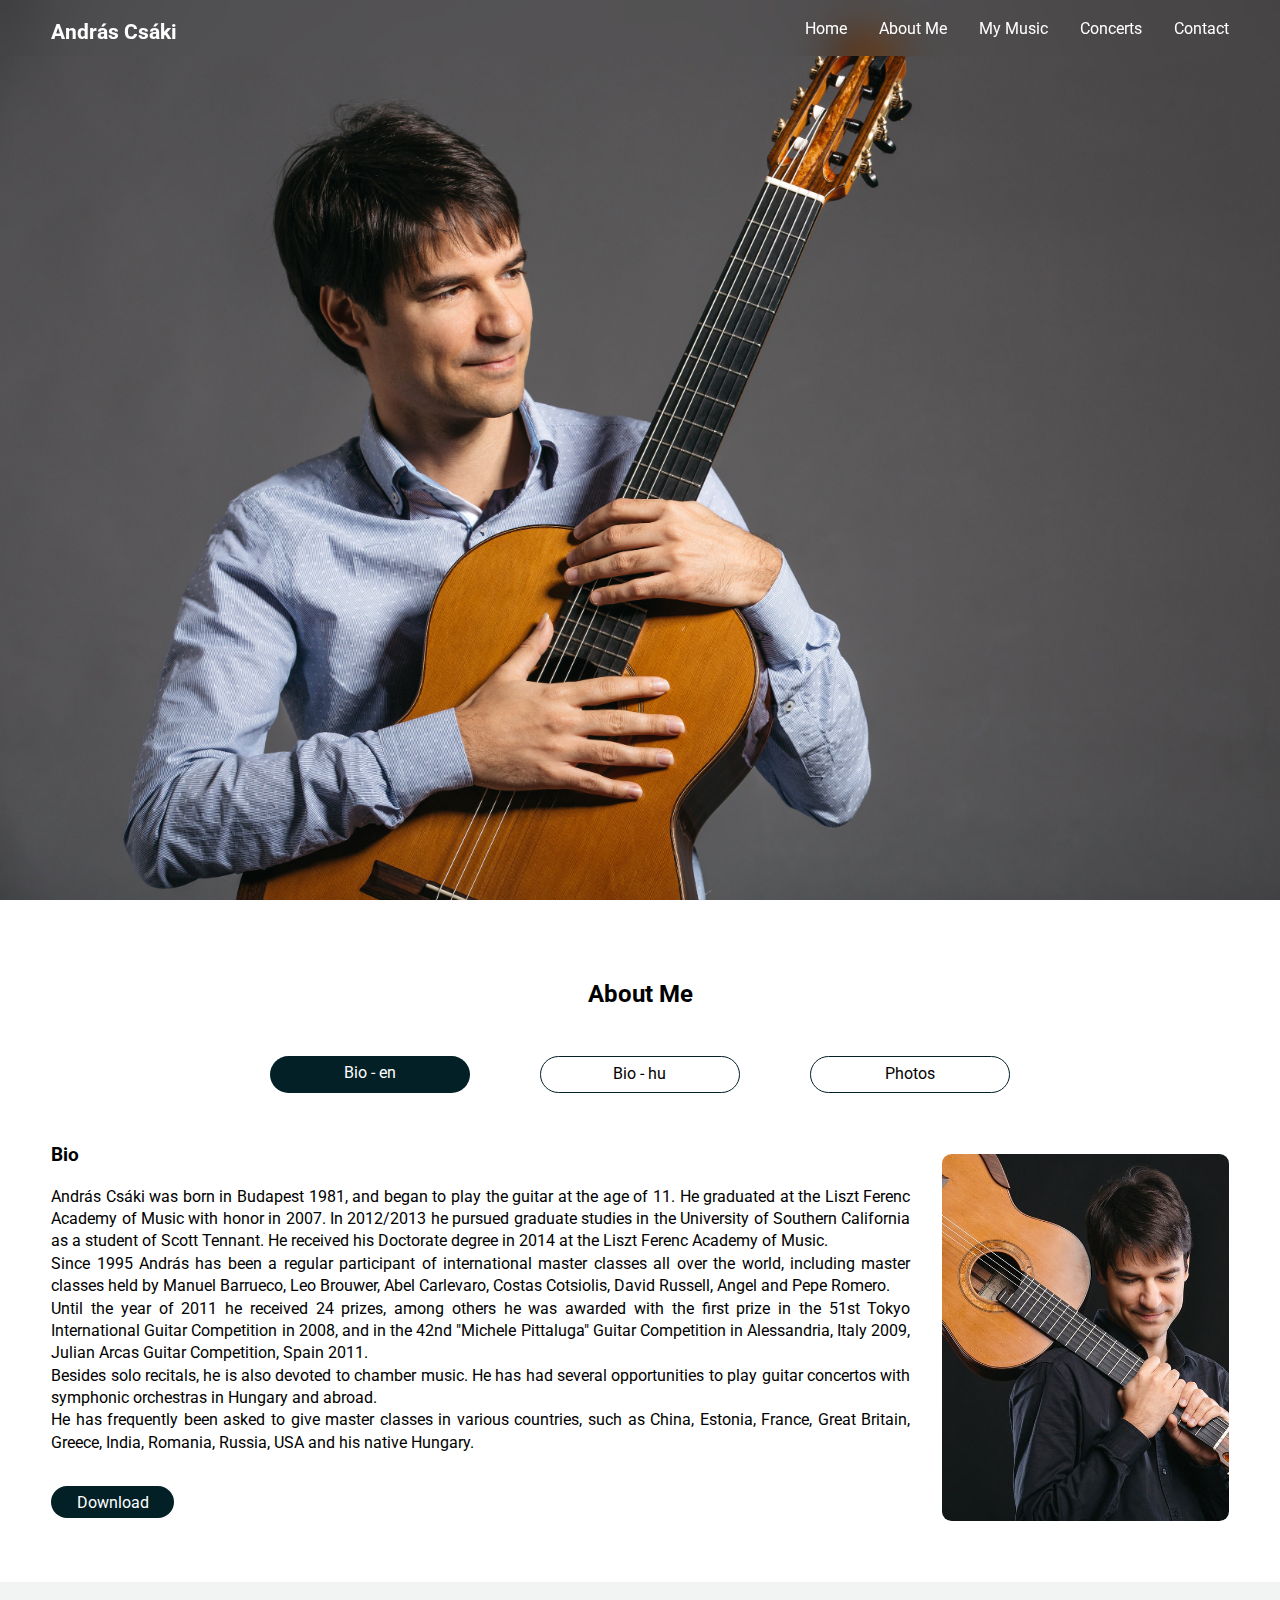
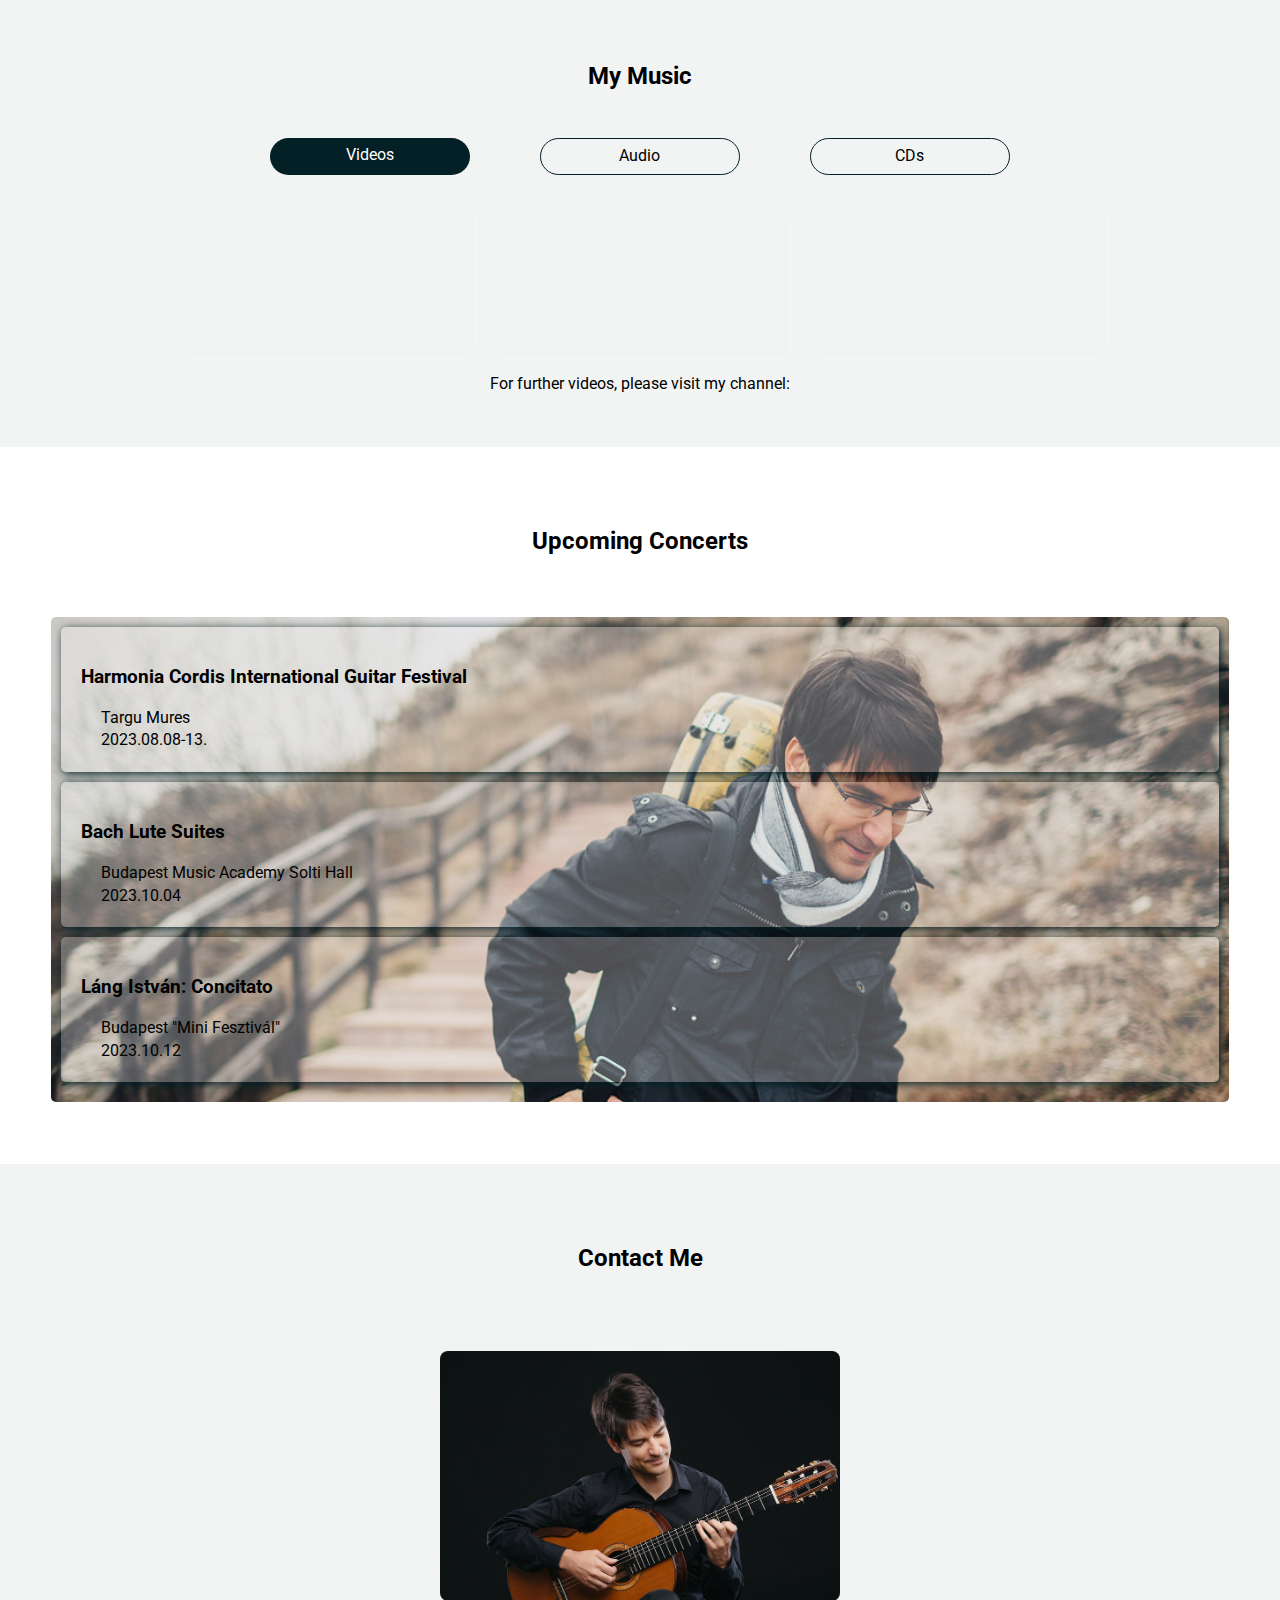
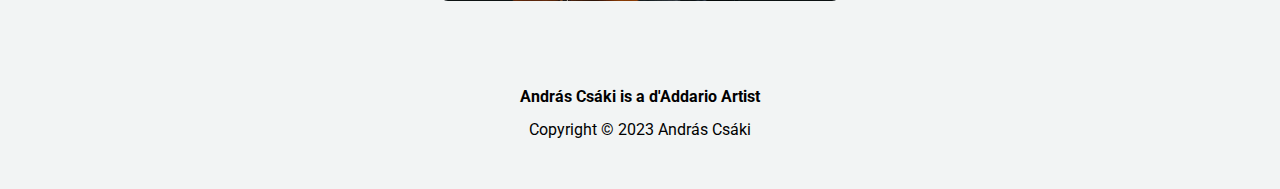
==== commit dcd17203: "nav open" ====
--- a/index.html
+++ b/index.html
@@ -25,14 +25,14 @@
   <header>
     <nav>
       <div class="logo">
-        <h1><a href="#">András Csáki</a></h1>
+        <h1><a href="#" class="item">András Csáki</a></h1>
       </div>
       <ul>
         <li><a href="#" class="item">Home</a></li>
-        <li><a href="#about">About Me</a></li>
-        <li><a href="#music">My Music</a></li>
-        <li><a href="#concerts">Concerts</a></li>
-        <li><a href="#contact">Contact</a></li>
+        <li><a href="#about" class="item">About Me</a></li>
+        <li><a href="#music" class="item">My Music</a></li>
+        <li><a href="#concerts" class="item">Concerts</a></li>
+        <li><a href="#contact" class="item">Contact</a></li>
       </ul>
 
       <div class="menu-toggle">
@@ -485,17 +485,17 @@
         <h2 class="sub-title text-center">Upcoming Concerts</h2>
         <div class="timeline-area">
           <div>
-            <h5>Harmonia Cordis International Guitar Festival</h5>
+            <h3>Harmonia Cordis International Guitar Festival</h3>
             <p>Targu Mures</p>
             <p>2023.08.08-13.</p>
           </div>
           <div>
-            <h5>Bach Lute Suites</h5>
+            <h3>Bach Lute Suites</h3>
             <p>Budapest Music Academy Solti Hall</p>
             <p>2023.10.04</p>
           </div>
           <div>
-            <h5>Láng István: Concitato</h5>
+            <h3>Láng István: Concitato</h3>
             <p>Budapest "Mini Fesztivál"</p>
             <p>2023.10.12</p>
           </div>
--- a/css/style.css
+++ b/css/style.css
@@ -368,8 +368,7 @@
 }
 
 header.sticky {
-  background-color: rgba(239, 239, 239, 0.7254901961);
-  background-color: var(--light);
+  background-color: var(--sticky-nav);
   backdrop-filter: blur(10px);
 }
 header.sticky a, header.sticky i {
@@ -753,7 +752,6 @@
 .timeline-area div {
   background: var(--frosted);
   box-shadow: 1px 1px 4px var(--frosted);
-  backdrop-filter: blur(3px);
   padding: 20px;
   margin-bottom: 10px;
   border-radius: 5px;
@@ -1060,6 +1058,7 @@
 body {
   width: 100%;
   min-height: 100vh;
+  --sticky-nav: rgba(219, 216, 216, 0.7019607843);
   --light: rgba(3, 32, 39, 0.0509803922);
   --color: rgba(89, 88, 90, 0.3137254902);
   --dark: #032027;
@@ -1071,6 +1070,7 @@
 }
 
 body.dark {
+  --sticky-nav: #2c3739;
   --light: #2c3739;
   --color: #efefef;
   --dark: #efefef;
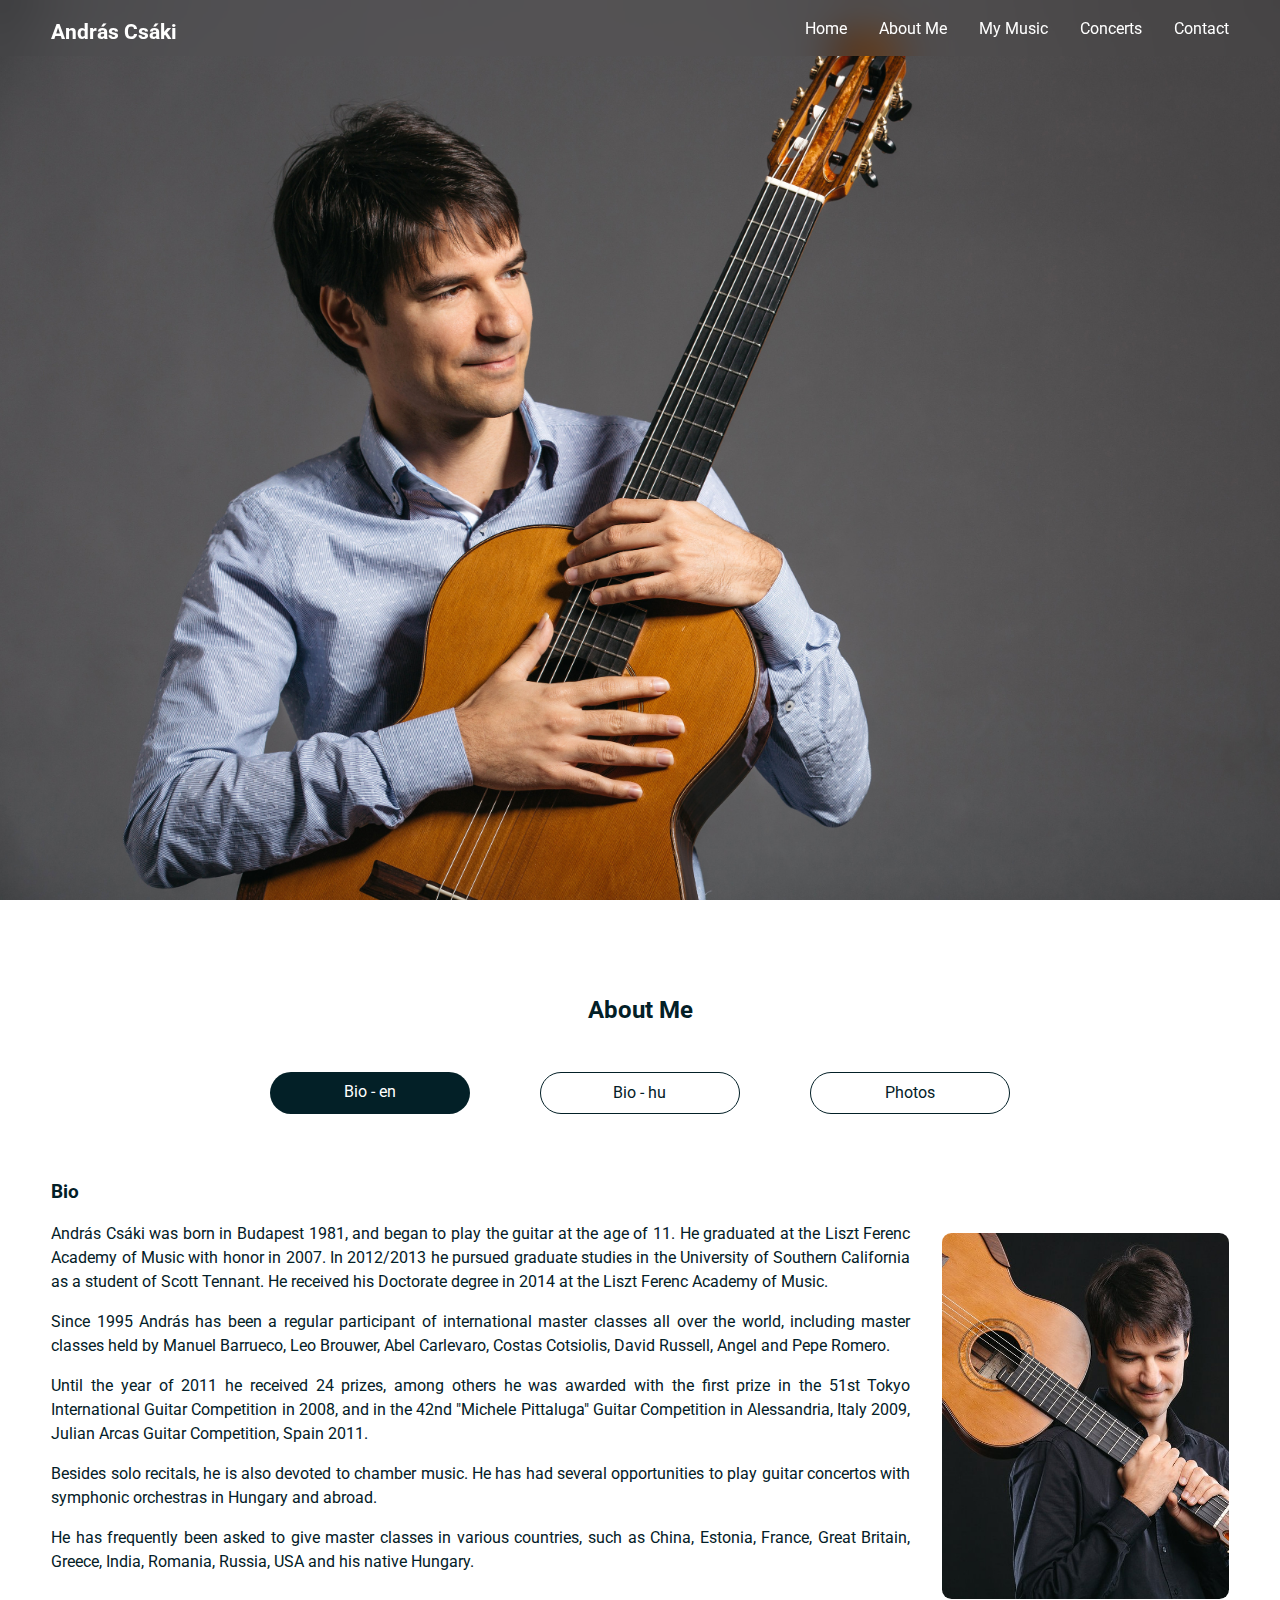
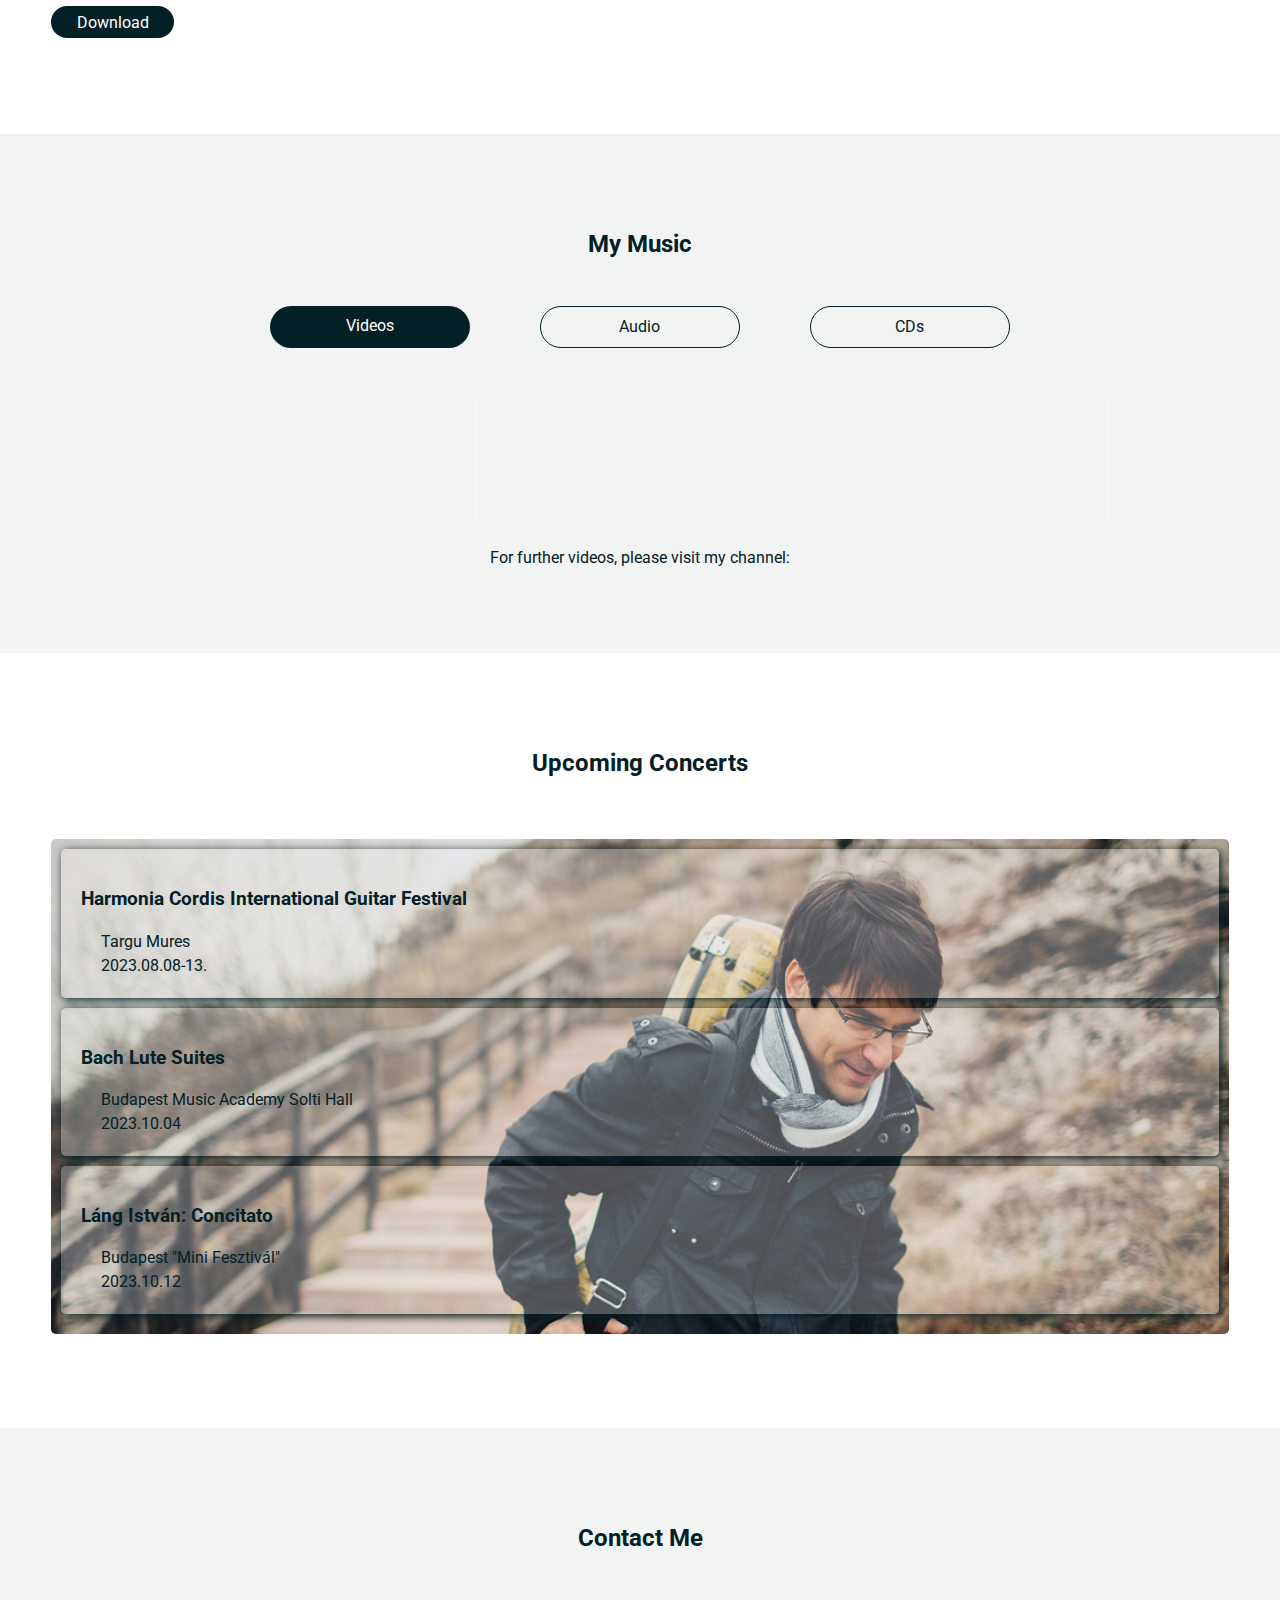
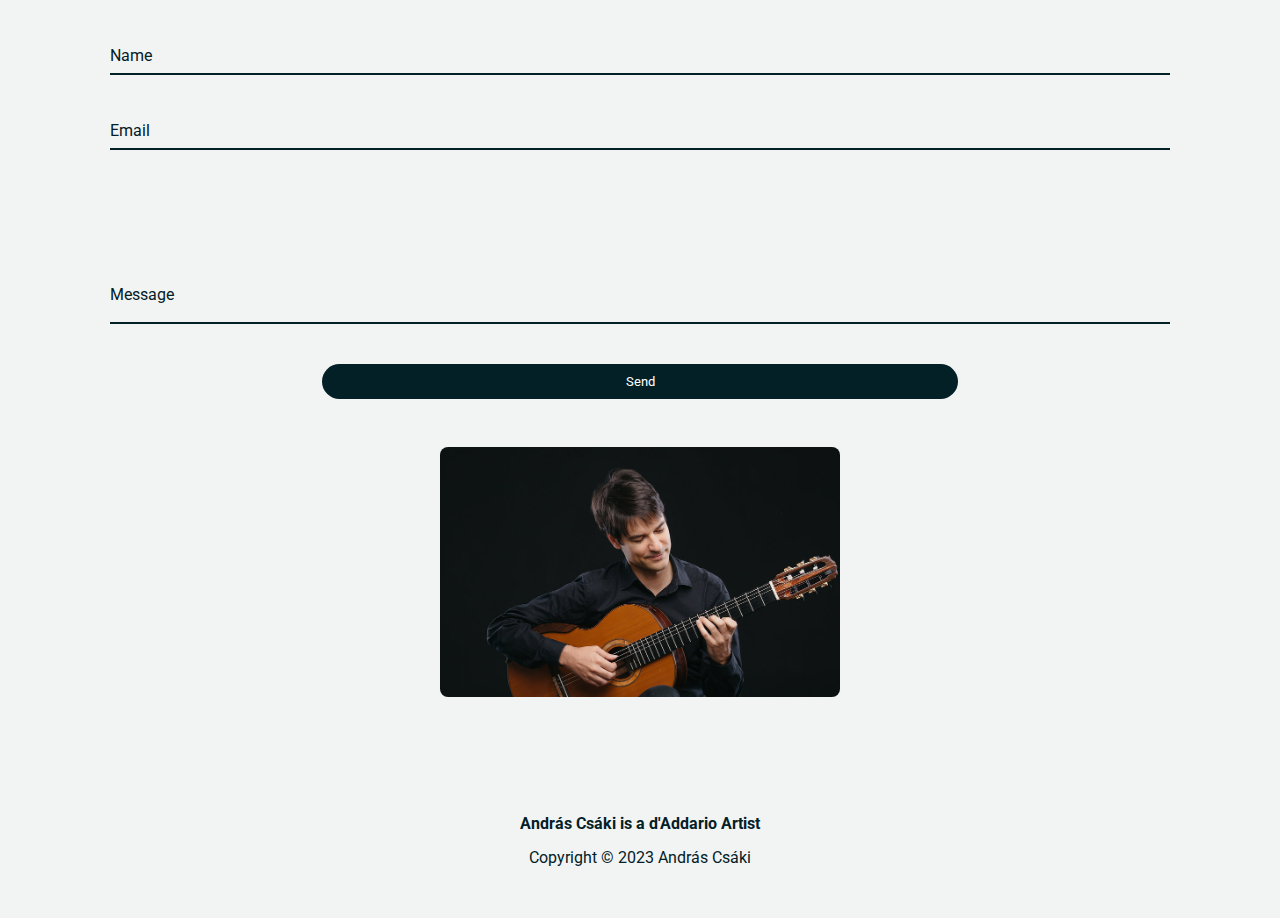
==== commit c65fce6c: "forms, color" ====
--- a/index.html
+++ b/index.html
@@ -519,6 +519,27 @@
           <a href="https://music.apple.com/hu/artist/andras-csaki/383212984" target="_blank"><i
               class="fa-brands fa-apple"></i></a>
         </div>
+        <form action="https://formsubmit.co/priskin.zsuzsanna@gmail.com" method="POST">
+          <input type="hidden" name="_next" value="https://priskinzsuzsanna.github.io/thanks.html">
+          <div class="input-data">
+              <input type="text" name="Name" required>
+              <div class="underline"></div>
+              <label for="">Name</label>
+          </div>
+          <div class="input-data">
+              <input type="email" name="Email" required>
+              <div class="underline"></div>
+              <label for="">Email</label>
+          </div>
+          <div class="input-data textarea">
+              <textarea rows="8" cols="80" name="Message" required></textarea>
+              <div class="underline"></div>
+              <label for="">Message</label>
+          </div>
+          <div class="button">
+              <button type="submit" value="submit">Send</button>
+          </div>
+      </form>
         <div class="carousel-wrapper">
           <div class="carousel-container">
             <div class="carousel">
--- a/css/style.css
+++ b/css/style.css
@@ -157,7 +157,7 @@
 .grid2-1 {
   display: grid;
 }
-@media (min-width: 976px) {
+@media (min-width: 1232px) {
   .grid2-1 {
     gap: 2rem;
     grid-template-columns: 3fr 1fr;
@@ -170,7 +170,7 @@
   }
 }
 
-@media (min-width: 976px) {
+@media (min-width: 1232px) {
   .grid2 {
     align-self: center;
   }
@@ -179,7 +179,7 @@
 .grid1 {
   display: none;
 }
-@media (min-width: 976px) {
+@media (min-width: 1232px) {
   .grid1 {
     display: block;
     align-self: center;
@@ -265,34 +265,6 @@
   margin-block: 5rem;
 }
 
-/*
-$d-light: #1c8e9d;
-$d-color: #585a5a50;
-$d-dark: rgba(47, 66, 70, 0.736);
-$d-white: #70aab2;
-$d-transparent: #11191a56;*/
-.btn-secondary, .btn-primary {
-  display: inline-block;
-  border-radius: 5px;
-  padding: 8px 20px;
-  margin: 3px;
-  scale: 1;
-  transition: scale 0.3s linear;
-}
-.btn-secondary:hover, .btn-primary:hover {
-  scale: 0.98;
-}
-
-.btn-primary {
-  background-color: #418bff;
-  color: #333;
-}
-
-.btn-secondary {
-  background-color: #ff9f33;
-  color: #fff;
-}
-
 header {
   background: transparent;
   position: fixed;
@@ -381,7 +353,7 @@
   display: flex;
   align-items: center;
 }
-@media (min-width: 976px) {
+@media (min-width: 992px) {
   .hero {
     background: url("../images/img-new/Home/Desktop/PH2_5398.jpg") no-repeat top center/cover;
   }
@@ -400,7 +372,7 @@
   gap: 2rem;
   padding-inline: 5%;
 }
-@media (min-width: 976px) {
+@media (min-width: 992px) {
   .social {
     align-items: flex-end;
   }
@@ -552,6 +524,12 @@
 .about img {
   border-radius: 0.6rem;
 }
+.about p {
+  margin-bottom: 1rem;
+}
+.about a {
+  color: var(--dark);
+}
 
 .tab-titles {
   width: min(100%, 800px);
@@ -571,7 +549,7 @@
 
 .tab-titles > * {
   justify-self: center;
-  padding: 0.4rem;
+  padding: 0.5rem;
   width: 80px;
   text-align: center;
   border-radius: 2rem;
@@ -582,6 +560,11 @@
     width: 130px;
   }
 }
+@media (width > 560px) {
+  .tab-titles > * {
+    width: 160px;
+  }
+}
 @media (width > 660px) {
   .tab-titles > * {
     width: 200px;
@@ -606,7 +589,7 @@
   display: flex;
   justify-content: flex-end;
 }
-@media (min-width: 976px) {
+@media (min-width: 1232px) {
   .download {
     justify-content: flex-start;
   }
@@ -656,7 +639,7 @@
 
 .tab-music-titles > * {
   justify-self: center;
-  padding: 0.4rem;
+  padding: 0.5rem;
   width: 80px;
   text-align: center;
   border-radius: 2rem;
@@ -667,6 +650,11 @@
     width: 130px;
   }
 }
+@media (width > 560px) {
+  .tab-music-titles > * {
+    width: 160px;
+  }
+}
 @media (width > 660px) {
   .tab-music-titles > * {
     width: 200px;
@@ -697,36 +685,37 @@
 }
 
 .timeline-area-cd {
-  background: url("../images/img/concerts/PH2_5488.jpg") no-repeat top/cover;
-  border-radius: 0.5rem;
-  padding: 0.5rem;
+  /*background: url('../images/img/concerts/PH2_5488.jpg') no-repeat top/cover;
+  border-radius: .5rem;
+  padding: .5rem;
   position: relative;
-}
-.timeline-area-cd::after {
-  content: "";
-  position: absolute;
-  inset: 0;
-  background-color: var(--filter);
-  border-radius: 0.5rem;
-  z-index: 1;
+  */
+  /*&::after {
+      @include pseudo;
+      background-color: var(--filter);
+      border-radius: .5rem;
+      z-index: 1;
+  }*/
 }
 .timeline-area-cd .cd-item {
-  width: min(100%, 266px);
-  padding: 0.5rem;
-  background: var(--frosted);
+  width: min(100%, 276px);
+  height: 440px;
+  padding: 1.2rem;
+  background: var(--color);
   margin: 1rem;
   border-radius: 0.5rem;
-  box-shadow: 1px 1px 4px var(--frosted);
-  backdrop-filter: blur(3px);
+  box-shadow: 1px 1px 4px var(--white);
+  /*backdrop-filter: blur(3px);*/
   scale: 1;
   z-index: 2;
   transition: scale 0.3s ease-in-out, background 0.3s ease-in-out;
 }
 .timeline-area-cd .cd-item .cd-item-body {
+  padding-top: 1.4rem;
   text-align: center;
 }
 .timeline-area-cd .cd-item:hover {
-  scale: 1.03;
+  scale: 1.02;
   background-color: var(--frosted-hover);
   cursor: pointer;
 }
@@ -767,16 +756,10 @@
 .timeline-area div:hover {
   scale: 1.03;
   background-color: var(--frosted-hover);
-  color: #000;
   cursor: pointer;
 }
 
-.timeline-area div h5 {
-  color: #000;
-}
-
 .timeline-area div p {
-  color: rgb(0, 0, 0);
   margin: 0;
   padding-left: 20px;
   z-index: 2;
@@ -813,6 +796,120 @@
 .social-contact > *:hover i {
   translate: 0 -0.2rem;
   scale: 1.1;
+}
+
+/*-------Contact---------*/
+form {
+  padding-inline: 5%;
+}
+
+.contact .input-data {
+  position: relative;
+}
+
+.contact input,
+.contact textarea,
+.contact button {
+  width: 100%;
+  padding: 10px;
+  margin-top: 40px;
+  border: none;
+  outline: none;
+  background: none;
+  resize: none;
+  color: var(--dark);
+}
+
+.contact textarea {
+  height: 130px;
+}
+
+.contact label,
+.contact ::placeholder,
+.contact button {
+  color: var(--dark);
+}
+
+.contact .button {
+  width: 100%;
+  display: flex;
+  justify-content: center;
+  align-items: center;
+  border: none;
+}
+
+.contact button {
+  cursor: pointer;
+  width: 60%;
+  background: var(--dark);
+  border-radius: 35px;
+  color: var(--white);
+  transition: all 0.3s ease-in-out;
+  scale: 1;
+  transition: scale 0.3 ease-in-out;
+}
+
+.contact button:hover {
+  scale: 1.02;
+}
+
+.contact .input-data label {
+  position: absolute;
+  pointer-events: none;
+  bottom: 10px;
+  left: 0;
+  font-size: 16px;
+  transition: all 0.3s ease;
+}
+
+.contact .textarea label {
+  width: 100%;
+  bottom: 20px;
+  color: var(--dark);
+}
+
+.contact .input-data input:focus ~ label,
+.contact .input-data input:valid ~ label,
+.contact .textarea textarea:valid ~ label {
+  transform: translateY(-30px);
+  font-size: 14px;
+  opacity: 0.8;
+}
+
+.contact .textarea textarea:focus ~ label {
+  transform: translateY(-120px);
+  font-size: 14px;
+  opacity: 0.8;
+}
+
+.contact .input-data input:focus ~ .underline:before,
+.contact .input-data input:valid ~ .underline:before,
+.contact .textarea textarea:focus ~ .underline:before,
+.contact .textarea textarea:valid ~ .underline:before {
+  transform: scale(1);
+}
+
+.contact .input-data .underline {
+  position: absolute;
+  bottom: 0;
+  height: 2px;
+  width: 100%;
+  background: var(--dark);
+}
+
+.contact .input-data .underline:before {
+  position: absolute;
+  content: "";
+  height: 2px;
+  width: 100%;
+  background: var(--white);
+  transform: scaleX(0);
+  transform-origin: center;
+  transition: transform 0.3s ease;
+}
+
+input:-internal-autofill-selected {
+  background: none;
 }
 
 .carousel-wrapper {
@@ -1046,18 +1143,26 @@
 }
 
 p {
-  line-height: 1.4;
+  line-height: 1.5;
   text-align: justify;
 }
 
 img {
   max-width: 100%;
   display: block;
+  scale: 1;
+  transition: scale 0.3s ease-in-out;
+}
+
+img:hover {
+  scale: 1.02;
 }
 
 body {
   width: 100%;
   min-height: 100vh;
+  font-size: 1rem;
+  color: var(--dark);
   --sticky-nav: rgba(219, 216, 216, 0.7019607843);
   --light: rgba(3, 32, 39, 0.0509803922);
   --color: rgba(89, 88, 90, 0.3137254902);
@@ -1068,22 +1173,38 @@
   --frosted-hover: rgba(170, 170, 170, 0.7019607843);
   --transparent: rgba(26, 24, 17, 0.337254902);
 }
+@media (min-width: 1360px) {
+  body {
+    font-size: 1.1rem;
+  }
+}
+@media (min-width: 1670px) {
+  body {
+    font-size: 1.2rem;
+  }
+}
 
 body.dark {
   --sticky-nav: #2c3739;
   --light: #2c3739;
-  --color: #efefef;
-  --dark: #efefef;
-  --white: #6c7272;
+  --color: rgba(52, 58, 63, 0.8274509804);
+  --dark: #9a9ea0;
+  --white: #253030;
   --filter: rgba(55, 53, 53, 0.4862745098);
-  --frosted: rgba(108, 108, 108, 0.7843137255);
-  --frosted-hover: rgba(141, 139, 139, 0.7019607843);
+  --frosted: rgba(41, 46, 54, 0.7843137255);
+  --frosted-hover: rgba(21, 28, 37, 0.6784313725);
   --transparent: rgba(17, 25, 26, 0.337254902);
   color: #efefef;
+  color: var(--dark);
 }
 
 section {
-  padding-block: 4rem 2rem;
+  padding-block: 4.5rem 2rem;
+}
+@media (min-width: 1232px) {
+  section {
+    padding-block: 5rem 4rem;
+  }
 }
 
 .css-container {
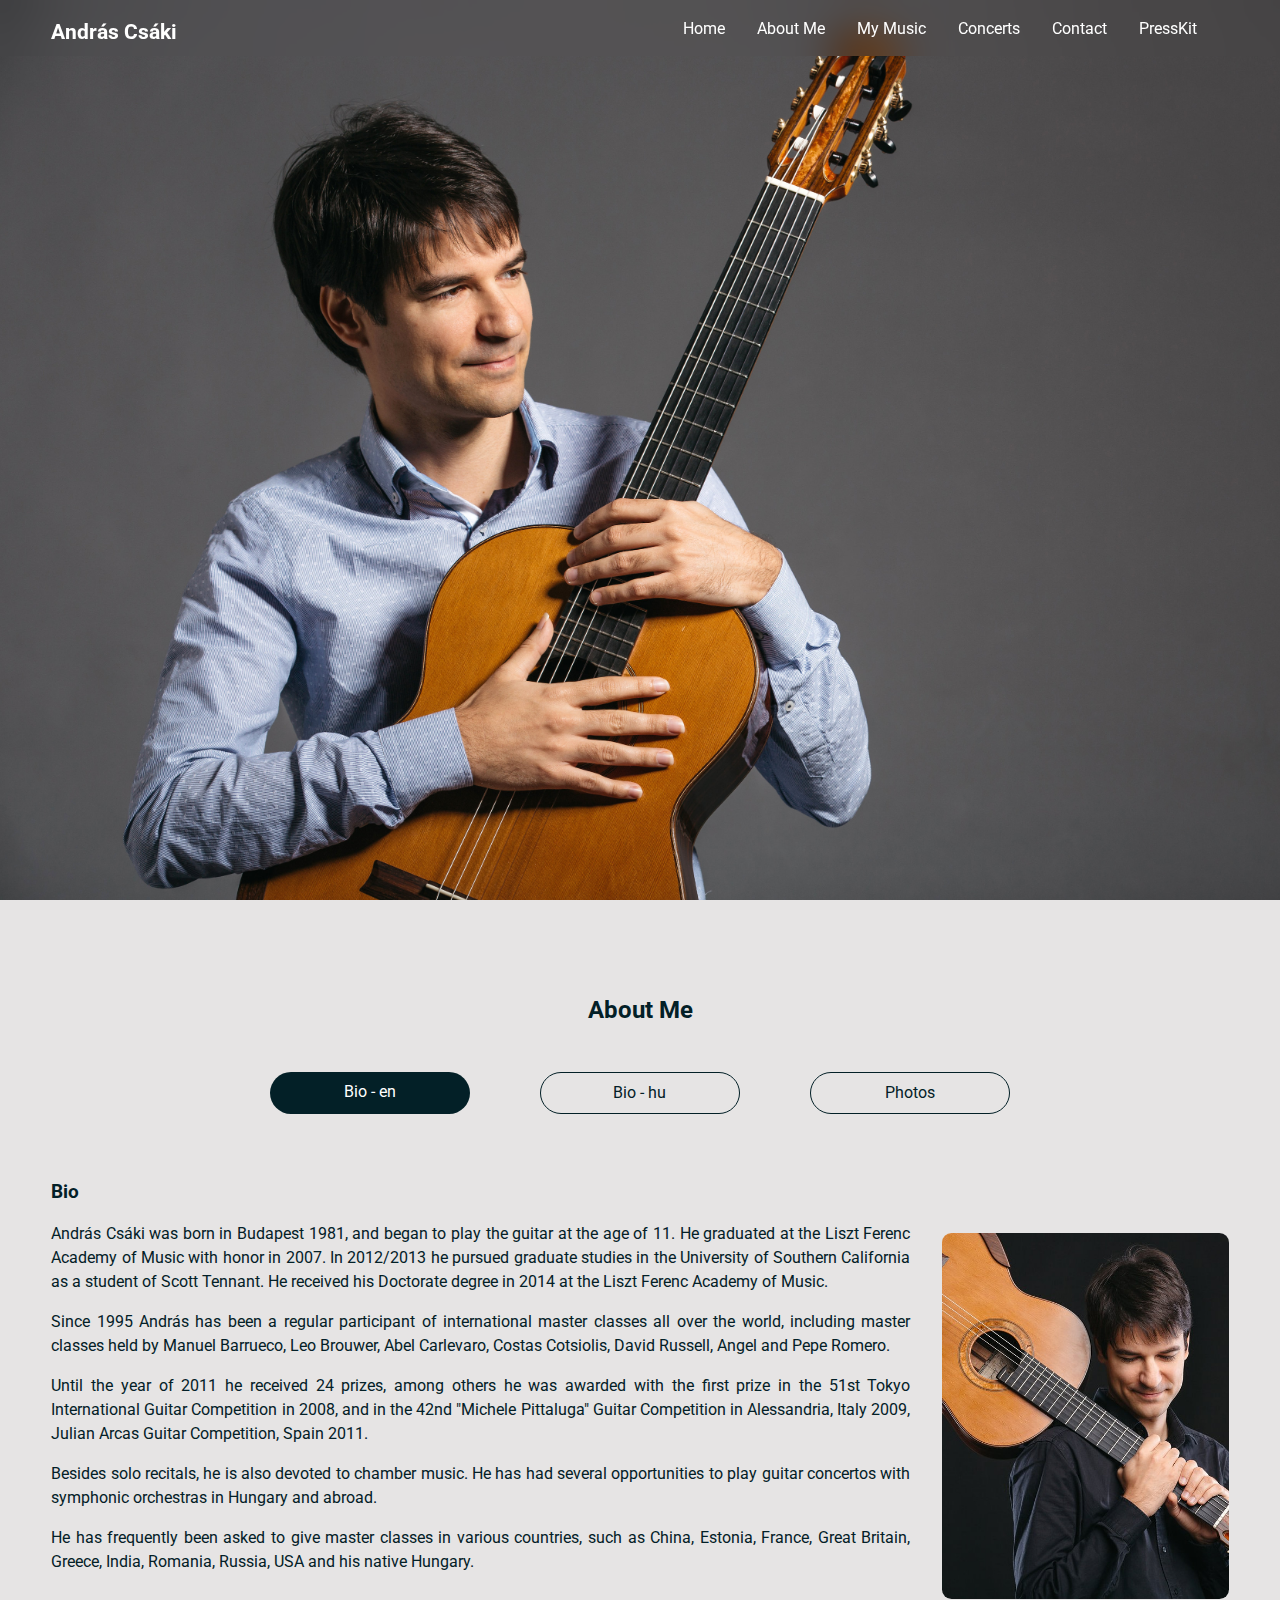
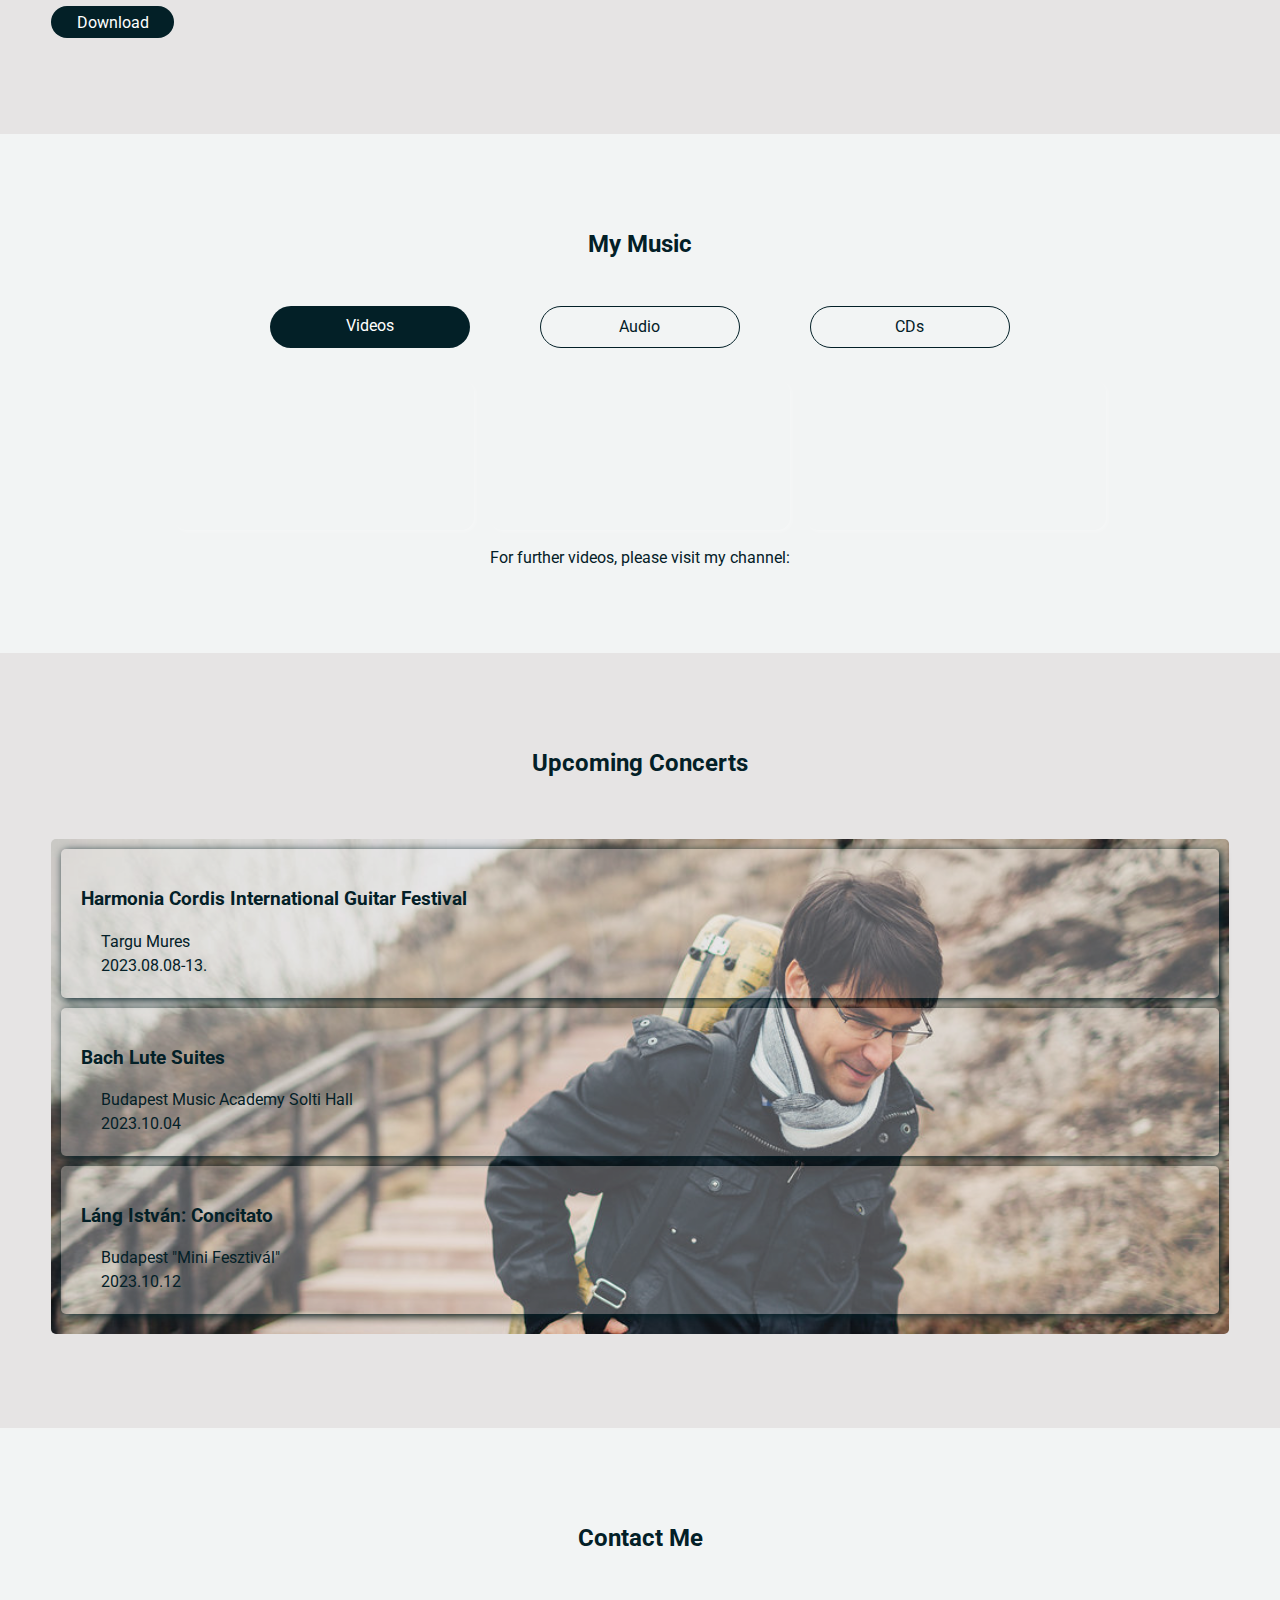
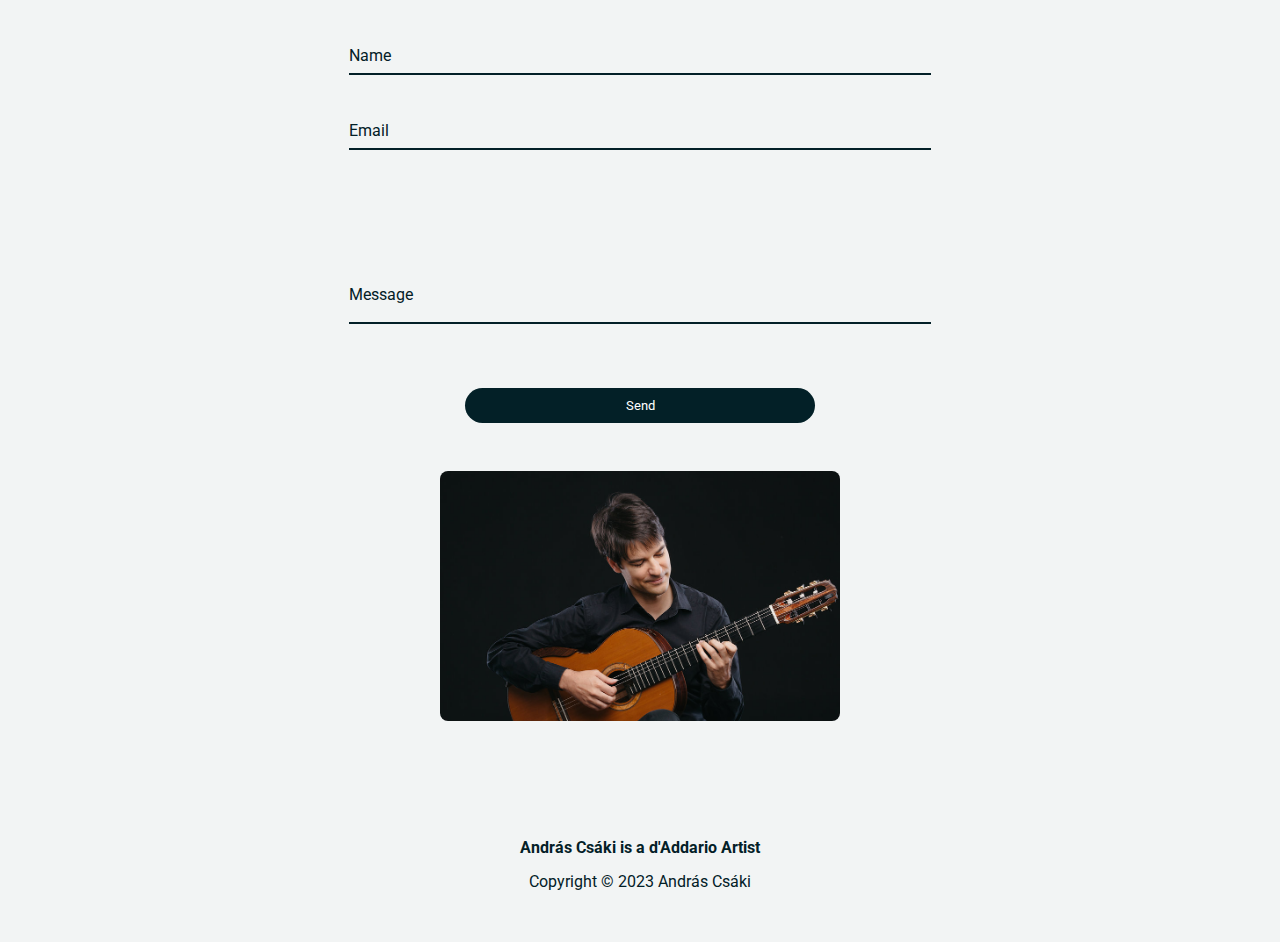
==== commit a02b07ba: "changes, presskit, thanks page" ====
--- a/index.html
+++ b/index.html
@@ -33,6 +33,12 @@
         <li><a href="#music" class="item">My Music</a></li>
         <li><a href="#concerts" class="item">Concerts</a></li>
         <li><a href="#contact" class="item">Contact</a></li>
+        <li><a href="./presskit.html" class="item">PressKit</a></li>
+        <li>
+          <i class="fa-solid fa-sun hide"></i>
+          <i class="fa-solid fa-moon"></i>
+        </li>
+
       </ul>
 
       <div class="menu-toggle">
@@ -46,8 +52,6 @@
     <section class="hero" id="hero">
       <div class="css-container">
         <div class="social">
-          <i class="fa-solid fa-sun hide"></i>
-          <i class="fa-solid fa-moon"></i>
           <a href="mailto:acsaki@gmail.com" target="_blank"><i class="fa-solid fa-envelope"></i></a>
           <a href="https://www.facebook.com/profile.php?id=100051497875610" target="_blank"><i
               class="fa-brands fa-facebook"></i></a>
@@ -324,16 +328,13 @@
         <div class="tab-music-contents active-tab" id="tab-music-1">
           <div class="flex-auto">
             <div>
-              <iframe width="100%" height="100%" src="https://www.youtube.com/embed/bg1Rwg6HpMY"
-                ></iframe>
-            </div>
-            <div>
-              <iframe width="100%" height="100%" src="https://www.youtube.com/embed/GRc_n5LnxJE"
-                ></iframe>
-            </div>
-            <div>
-              <iframe width="100%" height="100%" src="https://www.youtube.com/embed/G9cZwiEGzJY"
-                ></iframe>
+              <iframe width="100%" height="100%" src="https://www.youtube.com/embed/bg1Rwg6HpMY"></iframe>
+            </div>
+            <div>
+              <iframe width="100%" height="100%" src="https://www.youtube.com/embed/GRc_n5LnxJE"></iframe>
+            </div>
+            <div>
+              <iframe width="100%" height="100%" src="https://www.youtube.com/embed/G9cZwiEGzJY"></iframe>
             </div>
           </div>
           <div class="text">
@@ -347,7 +348,7 @@
           <div class="grid-auto">
             <div>
               <iframe style="border-radius:12px"
-                src="https://open.spotify.com/embed/artist/5QWeq4REzRKmgcCAyDS5Ie?utm_source=generator" width="100%"
+                src="https://open.spotify.com/embed/album/4x8R8r53t2X1fx9mNZBjic?utm_source=generator" width="100%"
                 height="450" frameBorder="0" 
                 allow="autoplay; clipboard-write; encrypted-media; fullscreen; picture-in-picture"
                 loading="lazy"></iframe>
@@ -355,7 +356,7 @@
             <div>
               <iframe style="border-radius:12px"
                 src="https://open.spotify.com/embed/album/7IBDdDqxmNf7FgKBRJtJ7L?utm_source=generator" width="100%"
-                height="450" frameBorder="0" 
+                height="450" frameBorder="0"
                 allow="autoplay; clipboard-write; encrypted-media; fullscreen; picture-in-picture"
                 loading="lazy"></iframe>
             </div>
@@ -519,27 +520,27 @@
           <a href="https://music.apple.com/hu/artist/andras-csaki/383212984" target="_blank"><i
               class="fa-brands fa-apple"></i></a>
         </div>
-        <form action="https://formsubmit.co/priskin.zsuzsanna@gmail.com" method="POST">
-          <input type="hidden" name="_next" value="https://priskinzsuzsanna.github.io/thanks.html">
+        <form action="https://formsubmit.co/acsaki@gmail.com" method="POST">
+          <input type="hidden" name="_next" value="https://andrascsaki.com/thanks.html">
           <div class="input-data">
-              <input type="text" name="Name" required>
-              <div class="underline"></div>
-              <label for="">Name</label>
+            <input type="text" name="Name" id="name" required>
+            <div class="underline"></div>
+            <label for="name">Name</label>
           </div>
           <div class="input-data">
-              <input type="email" name="Email" required>
-              <div class="underline"></div>
-              <label for="">Email</label>
+            <input type="email" name="Email" id="email" required>
+            <div class="underline"></div>
+            <label for="email">Email</label>
           </div>
           <div class="input-data textarea">
-              <textarea rows="8" cols="80" name="Message" required></textarea>
-              <div class="underline"></div>
-              <label for="">Message</label>
+            <textarea rows="8" cols="80" name="Message" id="message" required></textarea>
+            <div class="underline"></div>
+            <label for="message">Message</label>
           </div>
           <div class="button">
-              <button type="submit" value="submit">Send</button>
-          </div>
-      </form>
+            <button type="submit" value="submit">Send</button>
+          </div>
+        </form>
         <div class="carousel-wrapper">
           <div class="carousel-container">
             <div class="carousel">
--- a/css/style.css
+++ b/css/style.css
@@ -288,11 +288,15 @@
 header nav ul {
   display: none;
 }
-@media (min-width: 768px) {
+@media (min-width: 992px) {
   header nav ul {
     display: flex;
+    align-items: center;
     gap: 2rem;
   }
+}
+header nav i.fa-solid {
+  font-size: 1rem;
 }
 header nav.open {
   width: min(100%, 1600px);
@@ -304,7 +308,7 @@
   flex-direction: column;
   gap: 5rem;
 }
-@media (min-width: 768px) {
+@media (min-width: 992px) {
   header nav.open {
     flex-direction: row;
     justify-content: space-between;
@@ -318,7 +322,7 @@
   flex-direction: column;
   gap: 2rem;
 }
-@media (min-width: 768px) {
+@media (min-width: 992px) {
   header nav.open ul {
     flex-direction: row;
   }
@@ -333,7 +337,7 @@
 header .menu-toggle {
   cursor: pointer;
 }
-@media (min-width: 768px) {
+@media (min-width: 992px) {
   header .menu-toggle {
     display: none;
   }
@@ -352,6 +356,7 @@
   background: url("../images/img-new/Home/Mobile/PH2_5385.jpg") no-repeat center/cover;
   display: flex;
   align-items: center;
+  position: relative;
 }
 @media (min-width: 992px) {
   .hero {
@@ -364,13 +369,23 @@
   }
 }
 
+body.dark .hero::after {
+  content: "";
+  position: absolute;
+  inset: 0;
+  background: rgba(38, 39, 49, 0.431372549);
+  z-index: 10;
+}
+
 .social {
+  position: relative;
   display: flex;
   flex-direction: column;
   justify-content: center;
   align-items: flex-start;
   gap: 2rem;
   padding-inline: 5%;
+  z-index: 12;
 }
 @media (min-width: 992px) {
   .social {
@@ -519,7 +534,7 @@
 
 }*/
 .about {
-  background-color: var(--white);
+  background-color: var(--sticky-nav);
 }
 .about img {
   border-radius: 0.6rem;
@@ -724,7 +739,7 @@
 }
 
 .concerts {
-  background-color: var(--white);
+  background-color: var(--sticky-nav);
 }
 
 .timeline-area {
@@ -801,6 +816,8 @@
 /*-------Contact---------*/
 form {
   padding-inline: 5%;
+  margin-inline: auto;
+  width: min(100%, 700px);
 }
 
 .contact .input-data {
@@ -1091,6 +1108,95 @@
   text-align: center;
 }
 
+/*----------------Thank You -----------------*/
+.thanks-section {
+  width: 100%;
+  min-height: 100vh;
+  background: var(--frosted-hover);
+}
+
+.thanks-container {
+  width: 90%;
+  margin-inline: auto;
+  min-height: 100vh;
+  display: flex;
+  flex-direction: column;
+  align-items: center;
+  justify-content: center;
+  gap: 1.2rem;
+}
+
+.thank-you-modal {
+  width: 100%;
+  height: 100vh;
+  display: flex;
+  flex-direction: column;
+  align-items: center;
+  justify-content: center;
+  gap: 2rem;
+}
+
+.check {
+  width: 100px;
+  height: 100px;
+  background: var(--dark);
+  border-radius: 50%;
+  position: relative;
+}
+
+.check::after {
+  content: "";
+  position: absolute;
+  top: 65%;
+  left: 46%;
+  rotate: 130deg;
+  transform-origin: top;
+  width: 3px;
+  height: 20px;
+  background: linear-gradient(var(--color), var(--white));
+}
+
+.check::before {
+  content: "";
+  position: absolute;
+  top: 65%;
+  left: 45%;
+  rotate: 220deg;
+  transform-origin: top;
+  width: 3px;
+  height: 40px;
+  background: linear-gradient(var(--color), var(--white));
+}
+
+.thank-you-text h2 {
+  padding-bottom: 0.5rem;
+  color: var(--dark);
+}
+
+.thank-you-text p {
+  color: var(--dark);
+  text-align: center;
+}
+
+button {
+  border: none;
+  outline: none;
+  border-radius: 2rem;
+  padding: 0.6rem 3rem;
+  background: var(--dark);
+  color: var(--white);
+  scale: 1;
+  transition: scale 0.3s ease-in-out;
+  cursor: pointer;
+}
+button:hover {
+  scale: 1.02;
+}
+
+button:nth-last-of-type(1) {
+  margin-top: 4rem;
+}
+
 * {
   box-sizing: border-box;
   padding: 0;
@@ -1104,7 +1210,7 @@
 
 a {
   text-decoration: none;
-  color: #fff;
+  color: var(--hero);
 }
 
 ul {
@@ -1113,13 +1219,15 @@
 
 .fa-brands {
   font-size: 1.7rem;
-  color: #fff;
+  color: var(--hero);
+  cursor: pointer;
 }
 
 .fa-solid {
   font-size: 1.4rem;
-  color: #fff;
+  color: var(--hero);
   margin-top: 0.2rem;
+  cursor: pointer;
 }
 
 iframe {
@@ -1172,6 +1280,7 @@
   --frosted: rgba(255, 255, 255, 0.2745098039);
   --frosted-hover: rgba(170, 170, 170, 0.7019607843);
   --transparent: rgba(26, 24, 17, 0.337254902);
+  --hero: #fff;
 }
 @media (min-width: 1360px) {
   body {
@@ -1194,7 +1303,7 @@
   --frosted: rgba(41, 46, 54, 0.7843137255);
   --frosted-hover: rgba(21, 28, 37, 0.6784313725);
   --transparent: rgba(17, 25, 26, 0.337254902);
-  color: #efefef;
+  --hero: #9a9ea0;
   color: var(--dark);
 }
 
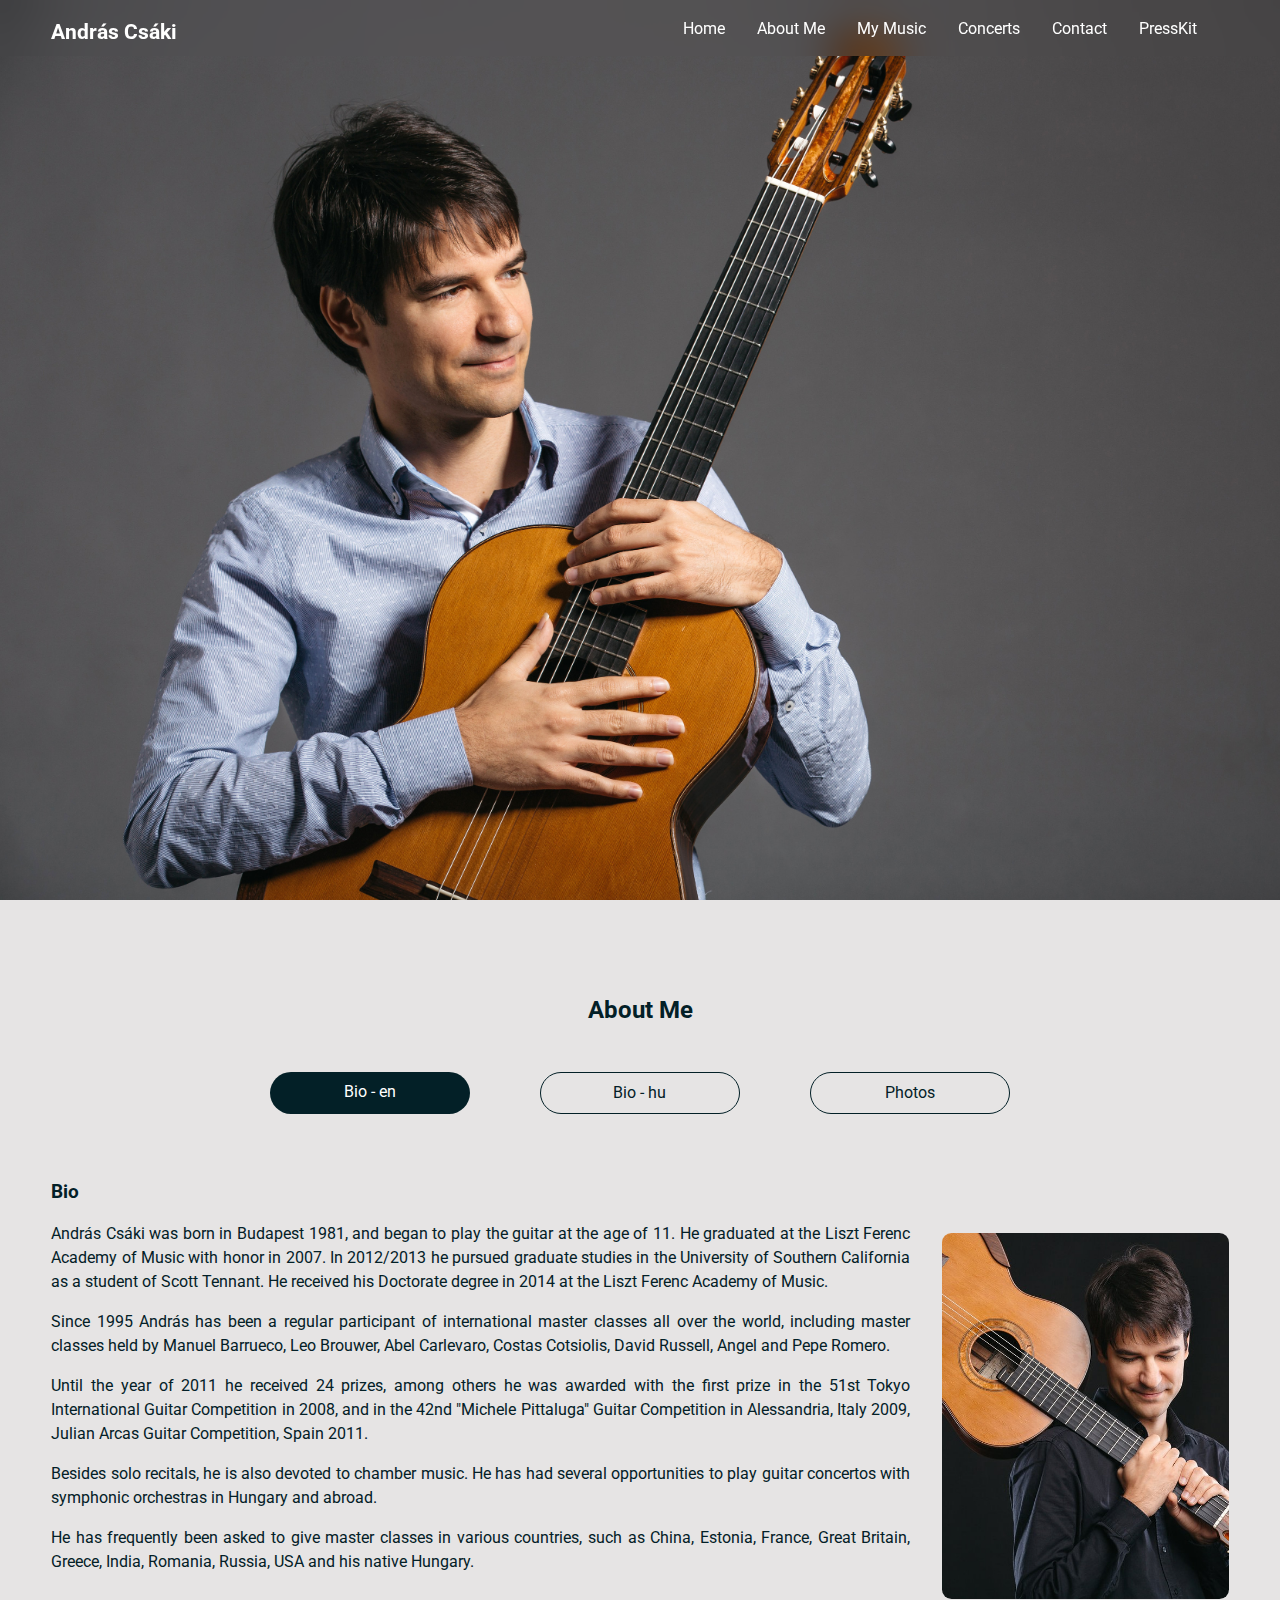
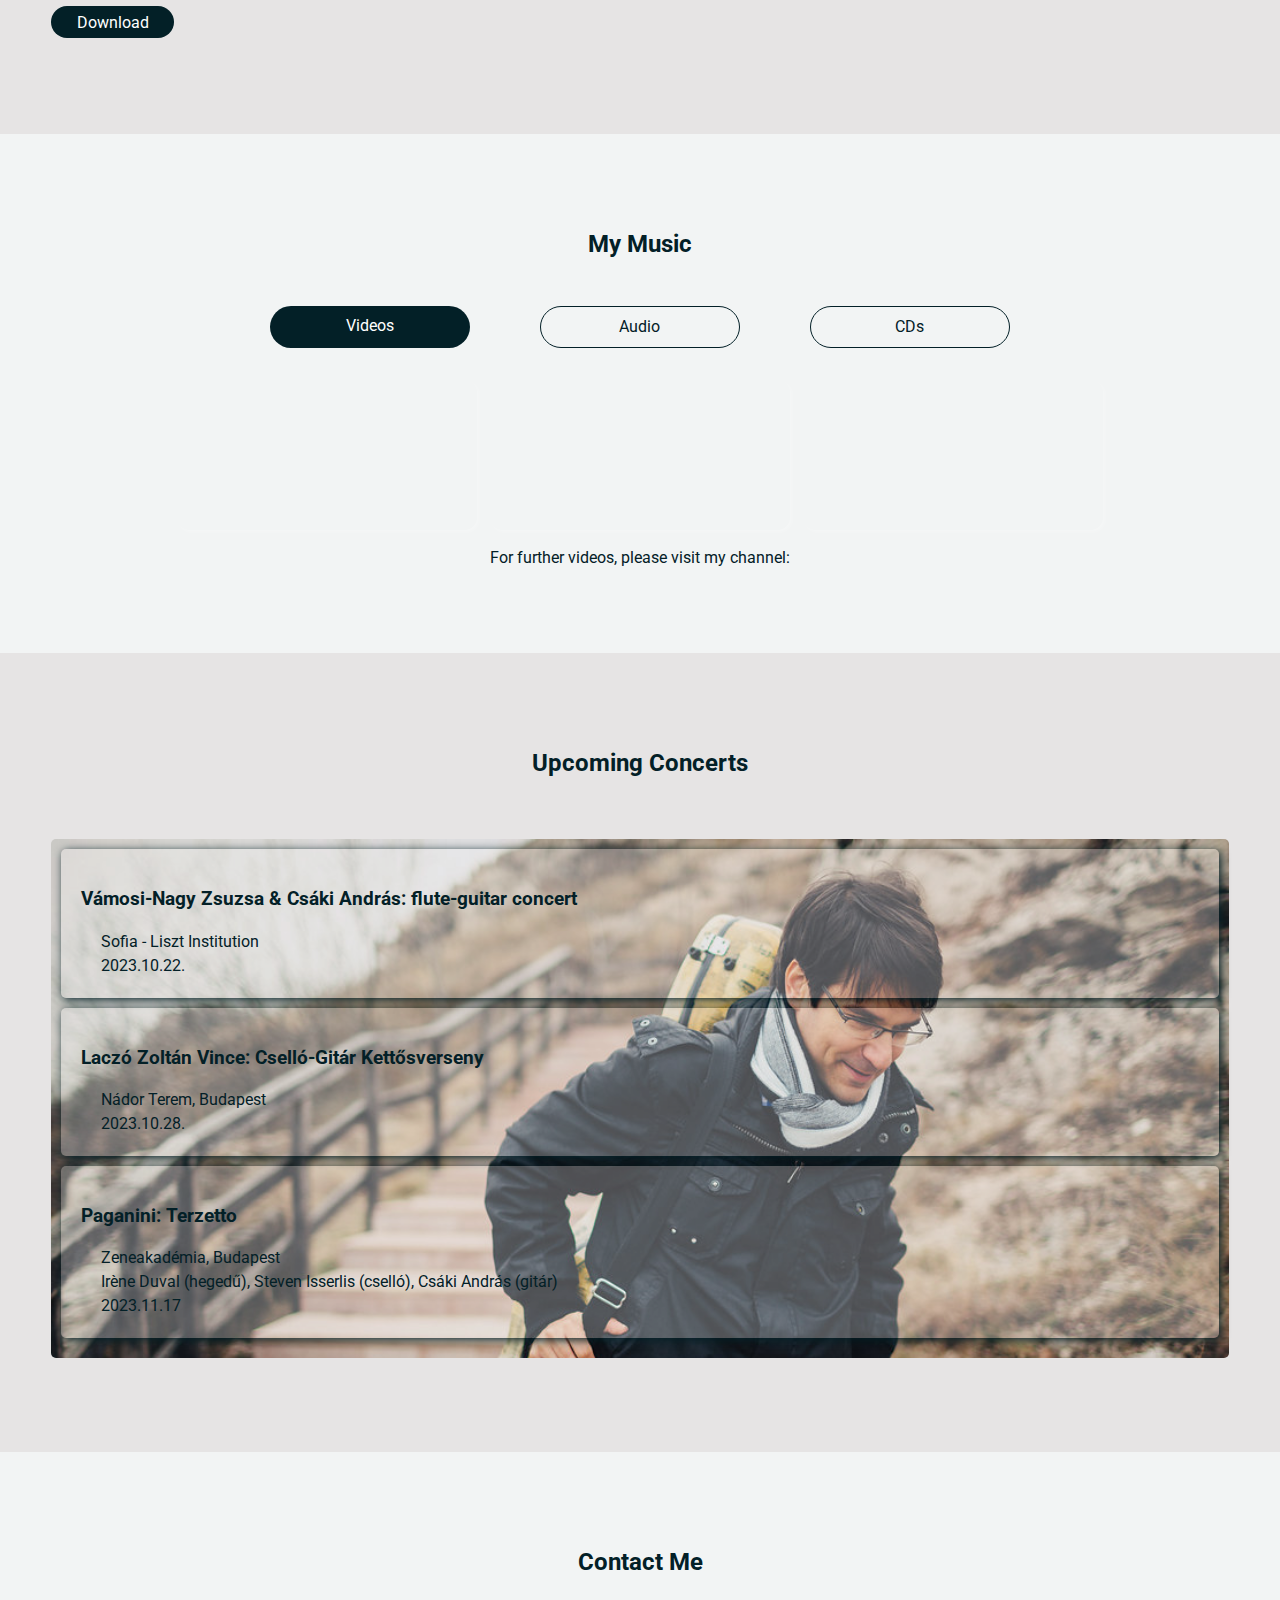
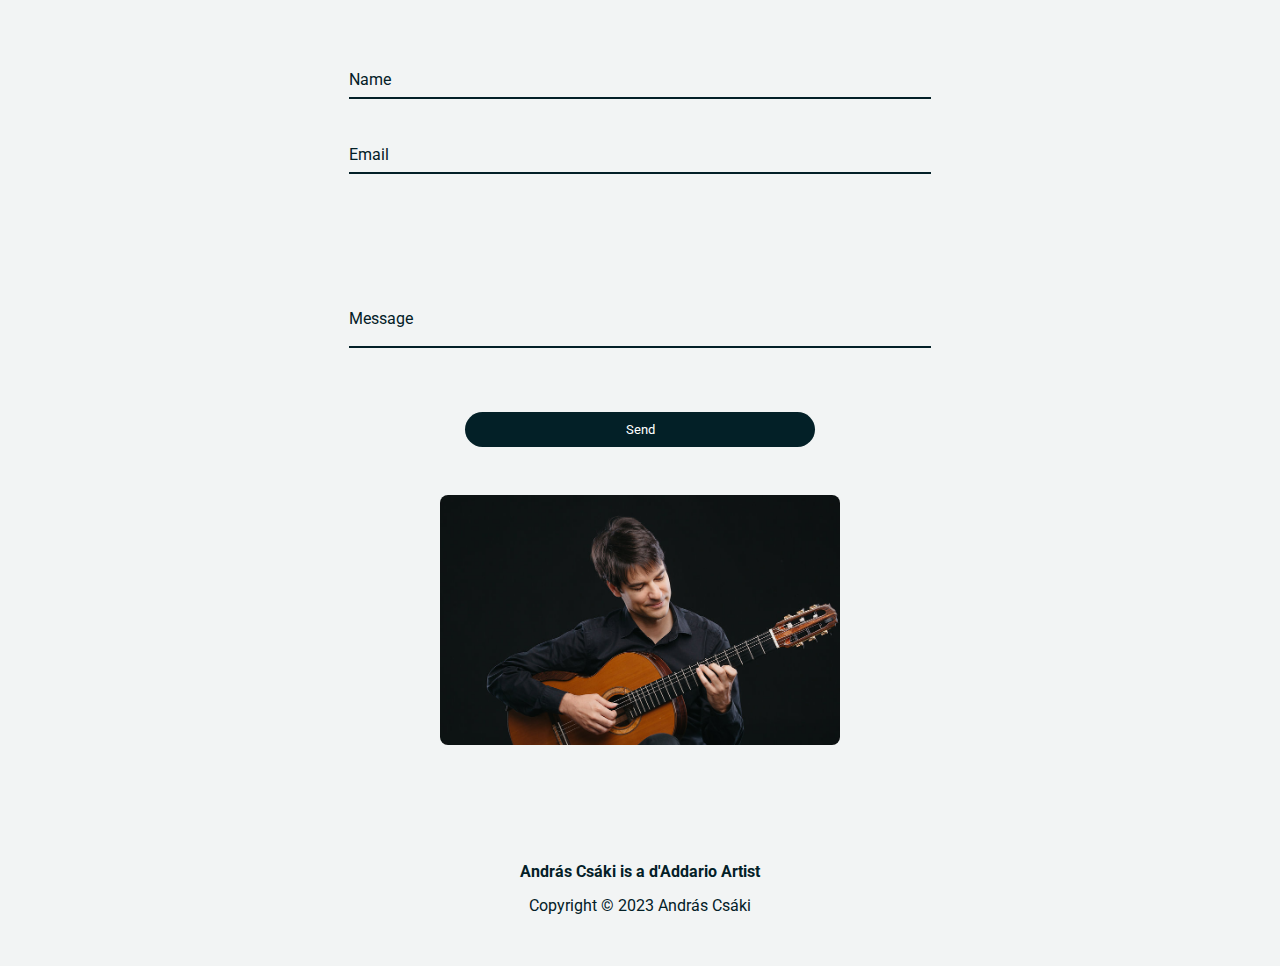
==== commit 5a4dbc2d: "links" ====
--- a/index.html
+++ b/index.html
@@ -113,7 +113,7 @@
                 his
                 native Hungary.
               </p>
-              <div class="download"><a href="#">Download</a></div>
+              <div class="download"><a href="files/Bio.pdf" download target="_blank">Download</a></div>
             </div>
             <div class="grid1">
               <img class="rounded-3" src="images/img-new/photoGallery/phone.jpg" alt="">
@@ -267,7 +267,7 @@
             <div class="grid1">
               <img src="images/img-new/photoGallery/11.jpg" alt="">
             </div>
-            <div class="download"><a href="#">Letöltés</a></div>
+            <div class="download"><a href="files/CsakiAndras-eletrajz-2022.pdf" download target="_blank">Letöltés</a></div>
           </div>
 
 
@@ -486,19 +486,20 @@
         <h2 class="sub-title text-center">Upcoming Concerts</h2>
         <div class="timeline-area">
           <div>
-            <h3>Harmonia Cordis International Guitar Festival</h3>
-            <p>Targu Mures</p>
-            <p>2023.08.08-13.</p>
+            <h3>Vámosi-Nagy Zsuzsa & Csáki András: flute-guitar concert</h3>
+            <p>Sofia - Liszt Institution</p>
+            <p>2023.10.22.</p>
           </div>
           <div>
-            <h3>Bach Lute Suites</h3>
-            <p>Budapest Music Academy Solti Hall</p>
-            <p>2023.10.04</p>
+            <h3>Laczó Zoltán Vince: Cselló-Gitár Kettősverseny</h3>
+            <p>Nádor Terem, Budapest</p>
+            <p>2023.10.28.</p>
           </div>
           <div>
-            <h3>Láng István: Concitato</h3>
-            <p>Budapest "Mini Fesztivál"</p>
-            <p>2023.10.12</p>
+            <h3>Paganini: Terzetto</h3>
+            <p>Zeneakadémia, Budapest</p>
+            <p>Irène Duval (hegedű), Steven Isserlis (cselló), Csáki András (gitár)</p>
+            <p>2023.11.17</p>
           </div>
         </div>
       </div>
--- a/css/style.css
+++ b/css/style.css
@@ -209,7 +209,7 @@
   flex-wrap: wrap;
   justify-content: center;
   align-items: center;
-  gap: 1rem;
+  gap: 0.8rem;
 }
 
 .flex-flow {
@@ -714,8 +714,8 @@
 }
 .timeline-area-cd .cd-item {
   width: min(100%, 276px);
-  height: 440px;
-  padding: 1.2rem;
+  height: 460px;
+  padding: 1rem;
   background: var(--color);
   margin: 1rem;
   border-radius: 0.5rem;
@@ -1112,7 +1112,22 @@
 .thanks-section {
   width: 100%;
   min-height: 100vh;
-  background: var(--frosted-hover);
+  background: url("../images/img/background/PH2_5487.jpg") no-repeat center/cover;
+  position: relative;
+  z-index: 1;
+}
+@media (min-width: 1670px) {
+  .thanks-section {
+    background: url("../images/img/background/PH2_5485.jpg") no-repeat center/cover;
+  }
+}
+
+.thanks-section::after {
+  content: "";
+  position: absolute;
+  inset: 0;
+  background: linear-gradient(110deg, rgba(188, 182, 182, 0.6196078431), rgba(154, 166, 210, 0.5254901961));
+  z-index: -1;
 }
 
 .thanks-container {
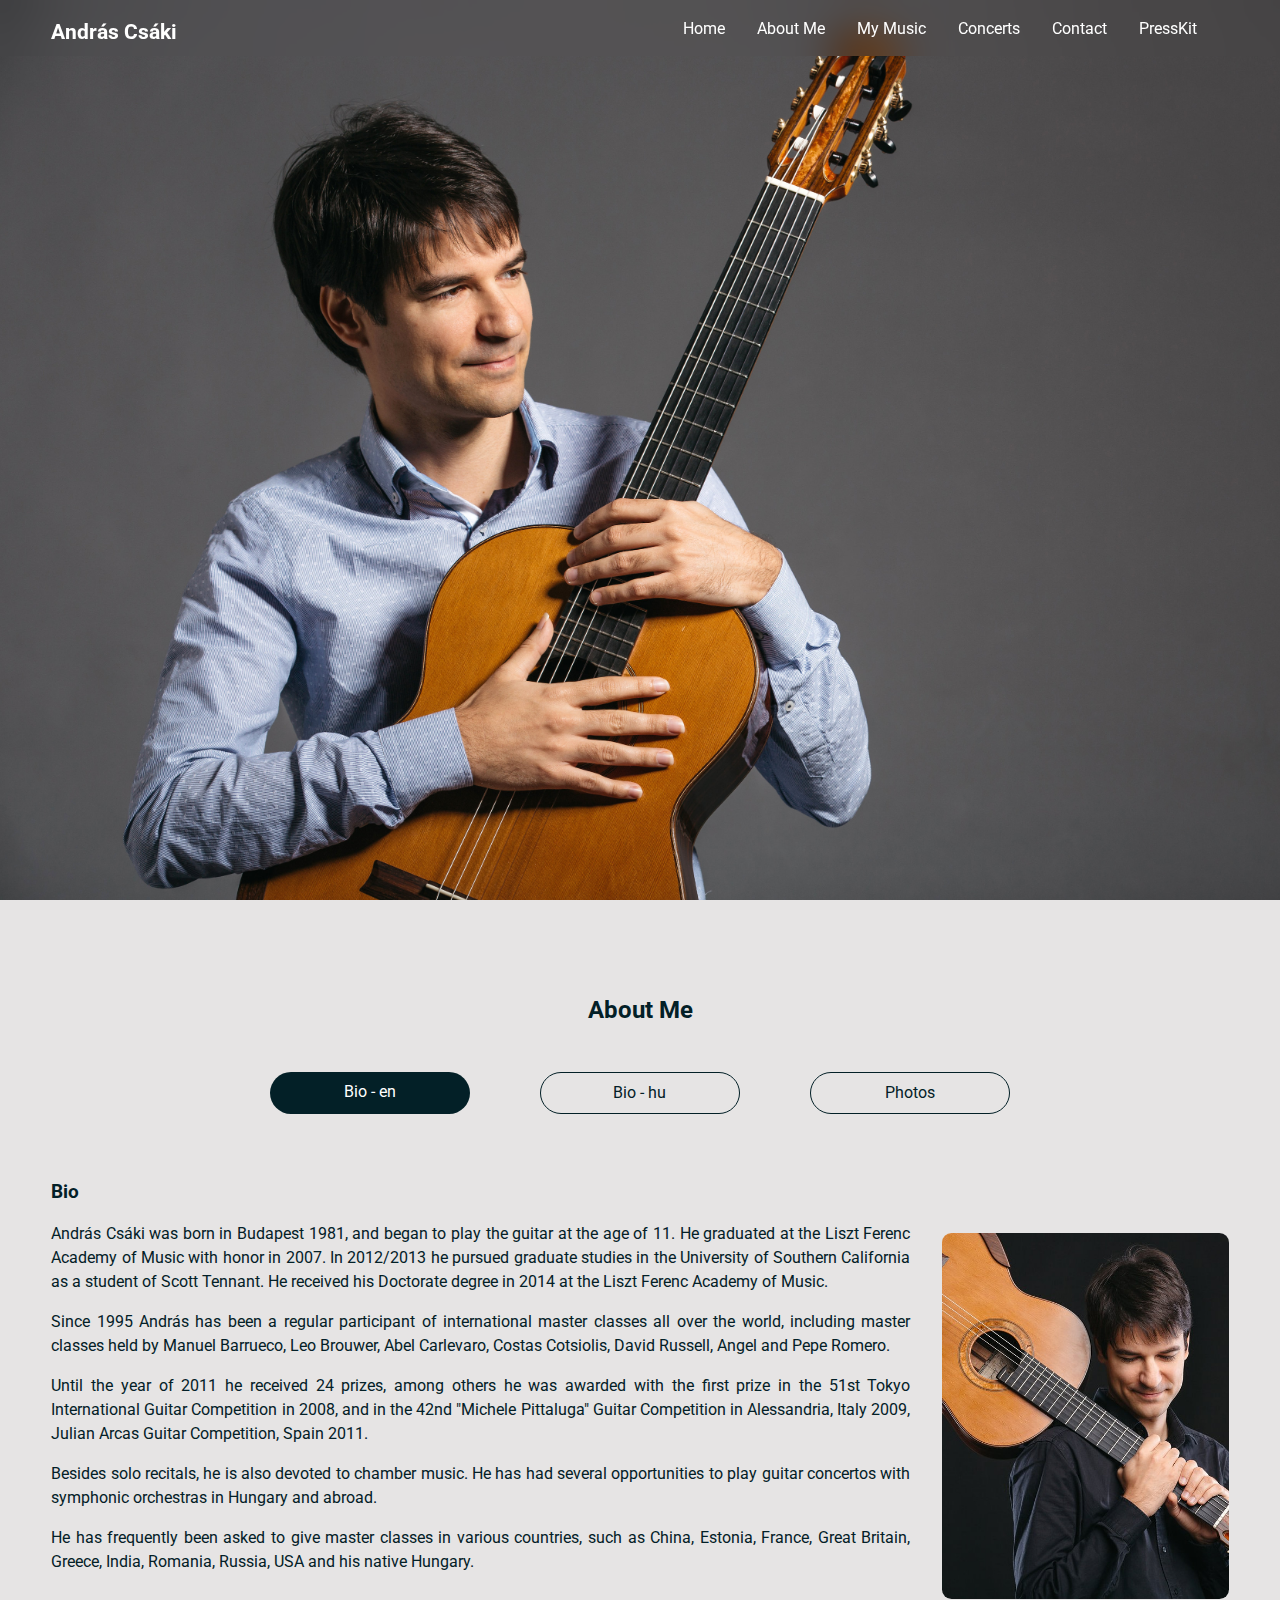
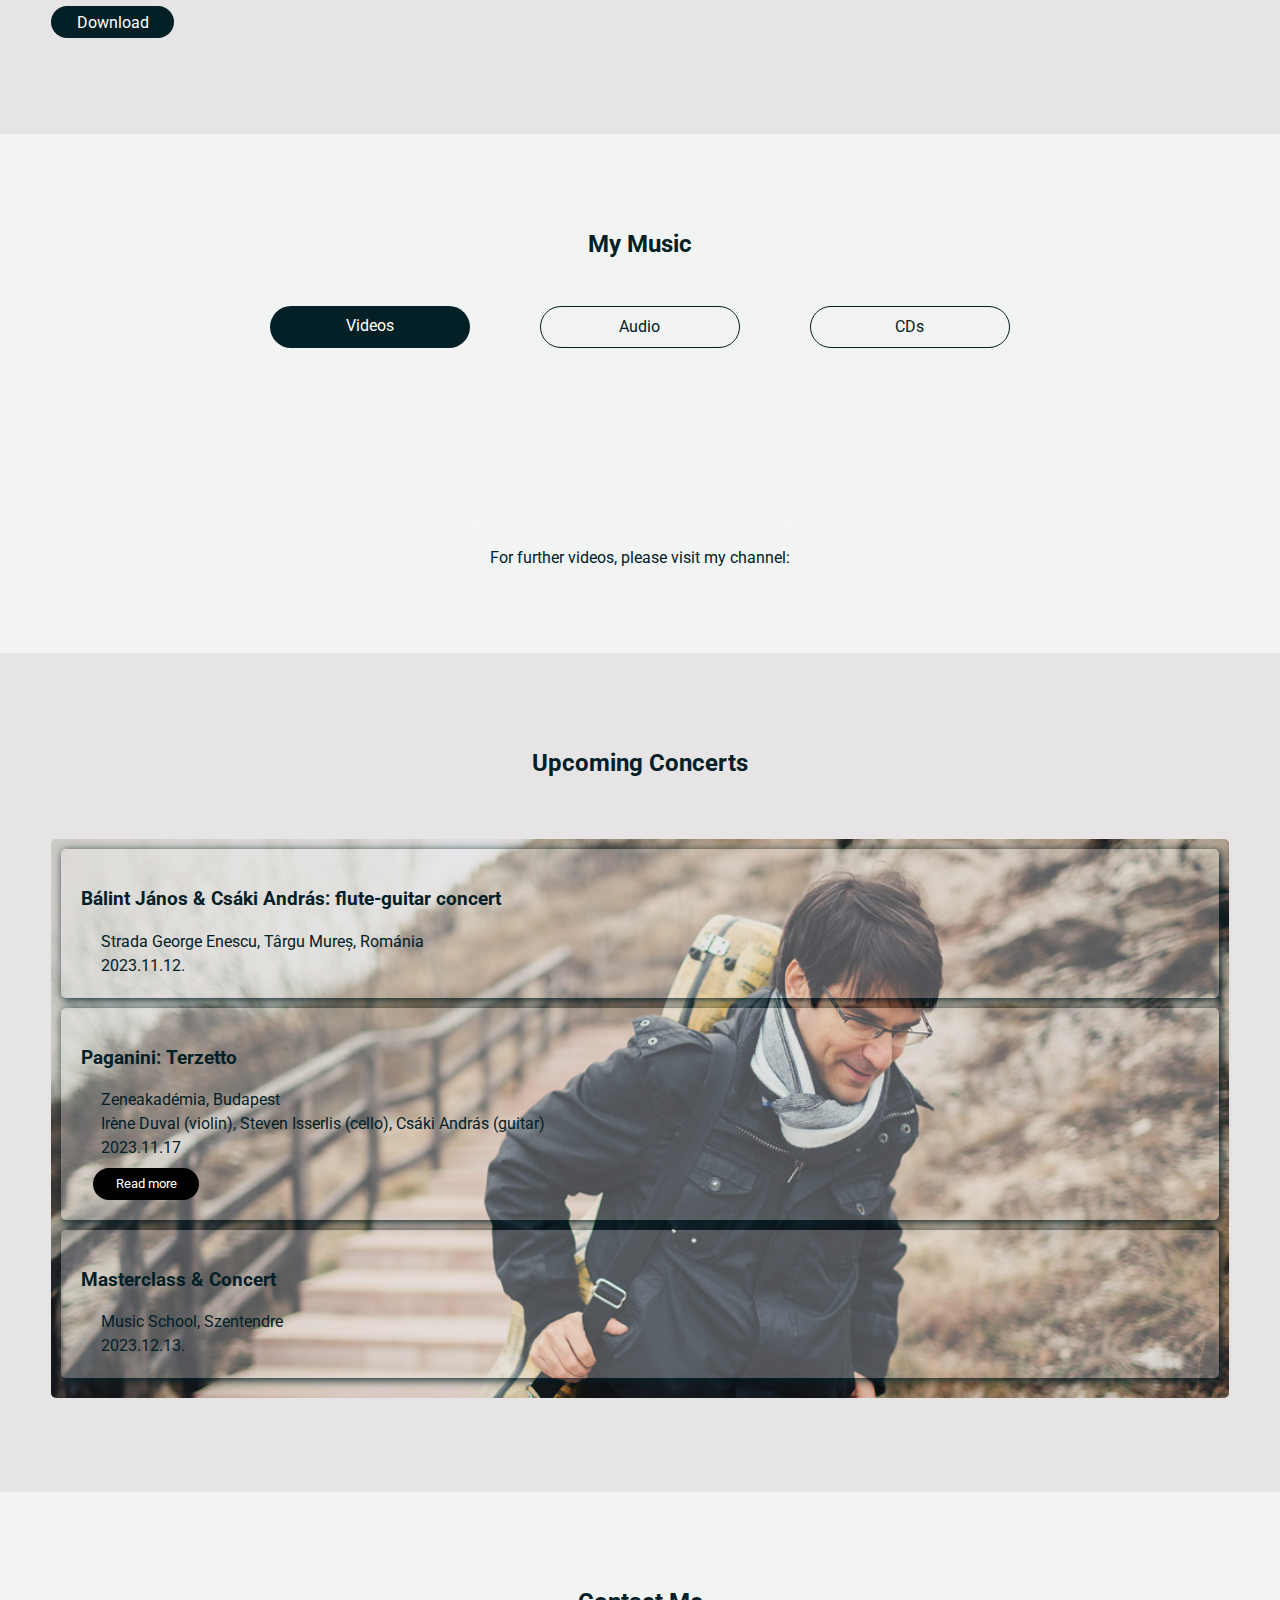
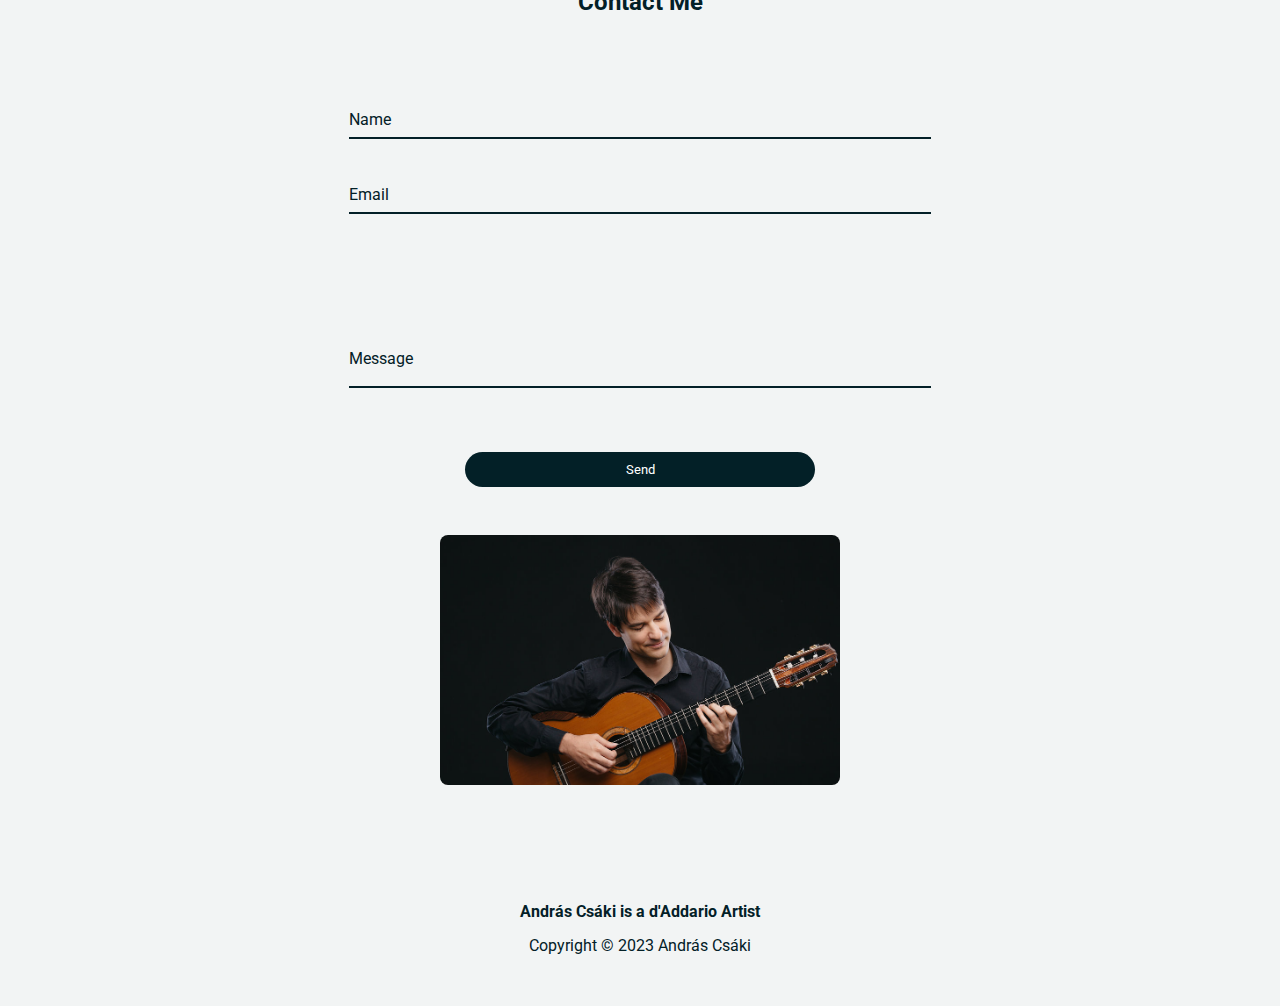
==== commit 9524740f: "links, text" ====
--- a/index.html
+++ b/index.html
@@ -52,7 +52,7 @@
     <section class="hero" id="hero">
       <div class="css-container">
         <div class="social">
-          <a href="mailto:acsaki@gmail.com" target="_blank"><i class="fa-solid fa-envelope"></i></a>
+          <a href="#contact"><i class="fa-solid fa-envelope"></i></a>
           <a href="https://www.facebook.com/profile.php?id=100051497875610" target="_blank"><i
               class="fa-brands fa-facebook"></i></a>
           <a href="https://hu.linkedin.com/in/andrascsakiguitarist" target="_blank"><i
@@ -267,7 +267,8 @@
             <div class="grid1">
               <img src="images/img-new/photoGallery/11.jpg" alt="">
             </div>
-            <div class="download"><a href="files/CsakiAndras-eletrajz-2022.pdf" download target="_blank">Letöltés</a></div>
+            <div class="download"><a href="files/CsakiAndras-eletrajz-2022.pdf" download target="_blank">Letöltés</a>
+            </div>
           </div>
 
 
@@ -349,7 +350,7 @@
             <div>
               <iframe style="border-radius:12px"
                 src="https://open.spotify.com/embed/album/4x8R8r53t2X1fx9mNZBjic?utm_source=generator" width="100%"
-                height="450" frameBorder="0" 
+                height="450" frameBorder="0"
                 allow="autoplay; clipboard-write; encrypted-media; fullscreen; picture-in-picture"
                 loading="lazy"></iframe>
             </div>
@@ -486,21 +487,30 @@
         <h2 class="sub-title text-center">Upcoming Concerts</h2>
         <div class="timeline-area">
           <div>
-            <h3>Vámosi-Nagy Zsuzsa & Csáki András: flute-guitar concert</h3>
-            <p>Sofia - Liszt Institution</p>
-            <p>2023.10.22.</p>
-          </div>
-          <div>
-            <h3>Laczó Zoltán Vince: Cselló-Gitár Kettősverseny</h3>
-            <p>Nádor Terem, Budapest</p>
-            <p>2023.10.28.</p>
-          </div>
+            <h3>Bálint János & Csáki András: flute-guitar concert</h3>
+            <p>Strada George Enescu, Târgu Mureș, Románia</p>
+            <p>2023.11.12.</p>
+          </div>
+
           <div>
             <h3>Paganini: Terzetto</h3>
             <p>Zeneakadémia, Budapest</p>
-            <p>Irène Duval (hegedű), Steven Isserlis (cselló), Csáki András (gitár)</p>
+            <p>Irène Duval (violin), Steven Isserlis (cello), Csáki András (guitar)</p>
             <p>2023.11.17</p>
-          </div>
+            <p>
+              <a href="https://koncert.zeneakademia.hu/mindenprogram/2023-11-17-kamarahu2-11989" target="_blank">Read
+                more</a>
+            </p>
+          </div>
+
+          <div>
+            <h3>Masterclass & Concert</h3>
+            <p>Music School, Szentendre</p>
+            <p>2023.12.13.</p>
+          </div>
+        </div>
+        <div>
+
         </div>
       </div>
     </section>
@@ -509,7 +519,6 @@
       <div class="css-container">
         <h2>Contact Me</h2>
         <div class="social-contact">
-          <a href="mailto:acsaki@gmail.com" target="_blank"><i class="fa-solid fa-envelope"></i></a>
           <a href="https://www.facebook.com/profile.php?id=100051497875610" target="_blank"><i
               class="fa-brands fa-facebook"></i></a>
           <a href="https://hu.linkedin.com/in/andrascsakiguitarist" target="_blank"><i
@@ -521,7 +530,7 @@
           <a href="https://music.apple.com/hu/artist/andras-csaki/383212984" target="_blank"><i
               class="fa-brands fa-apple"></i></a>
         </div>
-        <form action="https://formsubmit.co/acsaki@gmail.com" method="POST">
+        <form action="https://formsubmit.co/fb3df3e68fb0332155fc6bef4bb69b3a" method="POST">
           <input type="hidden" name="_next" value="https://andrascsaki.com/thanks.html">
           <div class="input-data">
             <input type="text" name="Name" id="name" required>
--- a/css/style.css
+++ b/css/style.css
@@ -352,7 +352,7 @@
 }
 
 .hero {
-  height: 100vh;
+  height: 100dvh;
   background: url("../images/img-new/Home/Mobile/PH2_5385.jpg") no-repeat center/cover;
   display: flex;
   align-items: center;
@@ -771,12 +771,22 @@
 .timeline-area div:hover {
   scale: 1.03;
   background-color: var(--frosted-hover);
-  cursor: pointer;
 }
 
 .timeline-area div p {
   margin: 0;
   padding-left: 20px;
+  z-index: 2;
+}
+
+.timeline-area div a {
+  margin-top: 0.5rem;
+  margin-left: -0.5rem;
+  padding: 0.4rem 1.4rem;
+  background-color: black;
+  display: inline-block;
+  border-radius: 1.8rem;
+  font-size: 0.8rem;
   z-index: 2;
 }
 
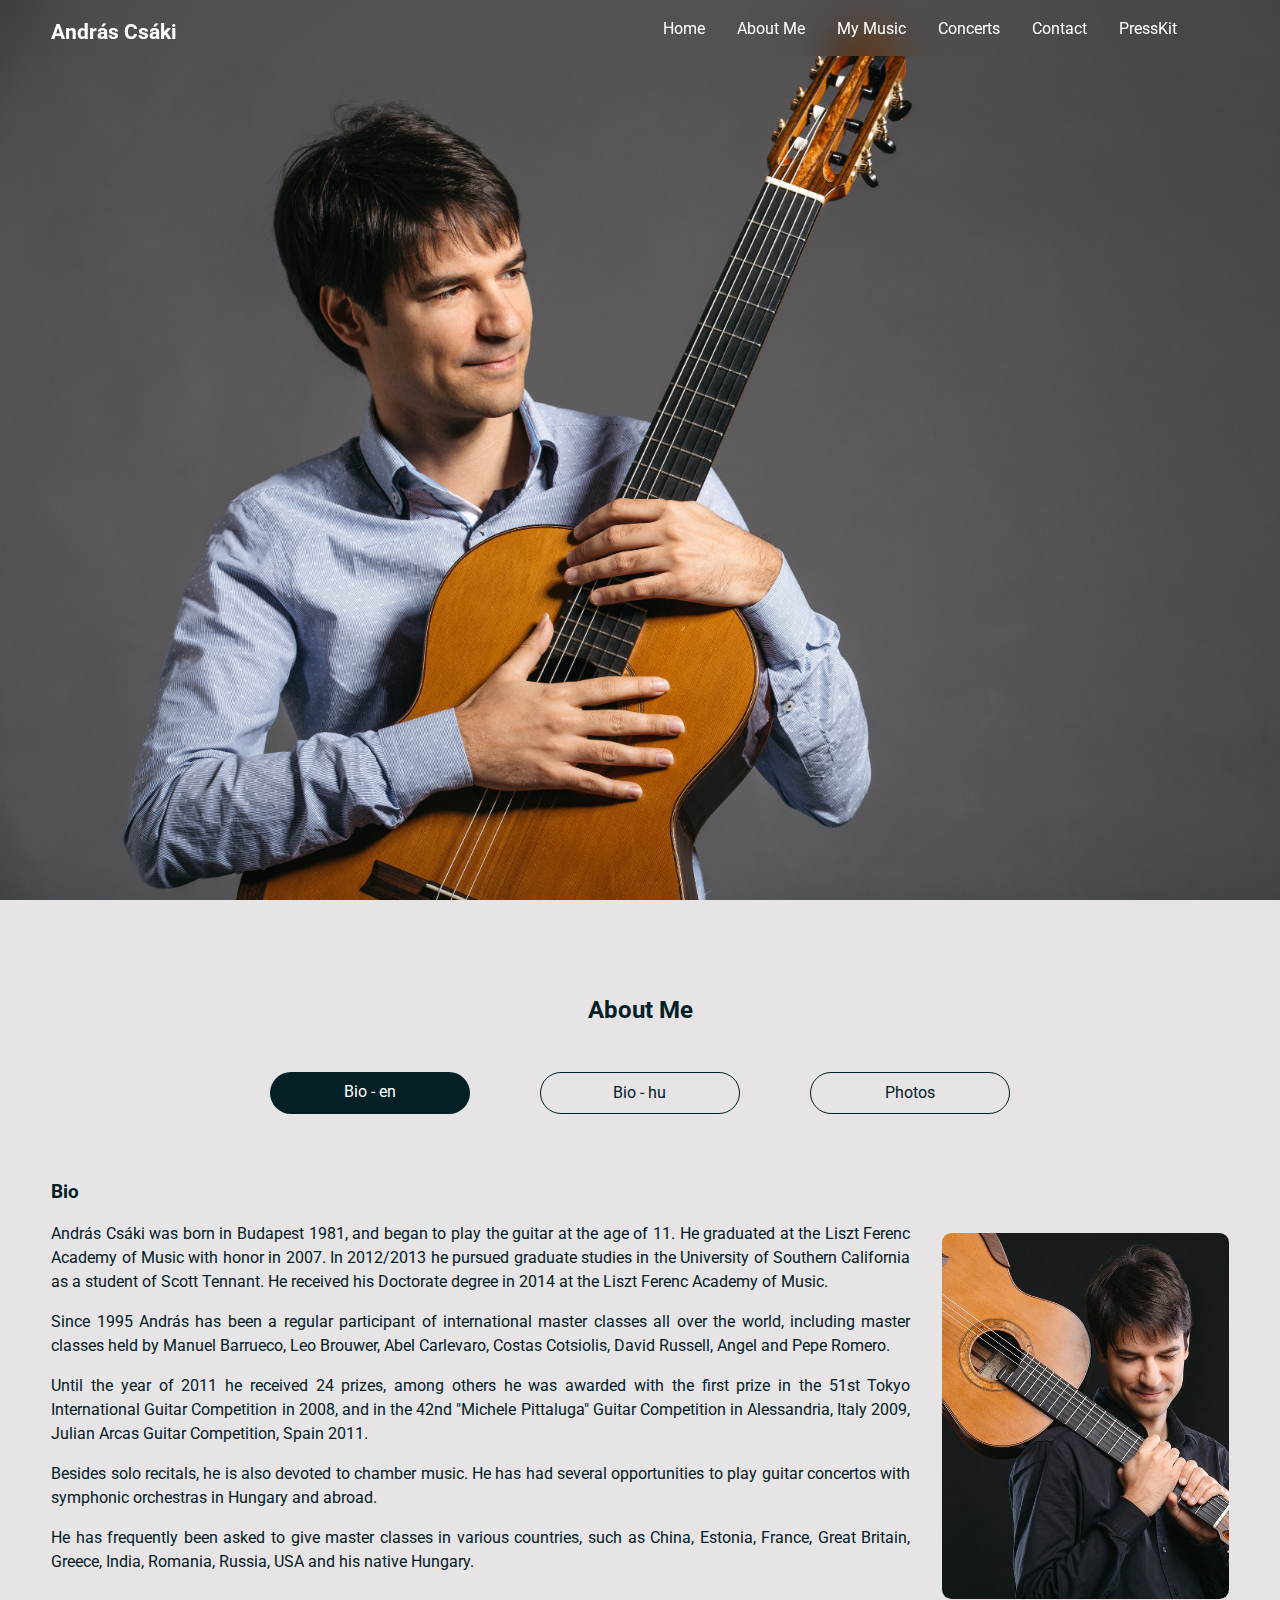
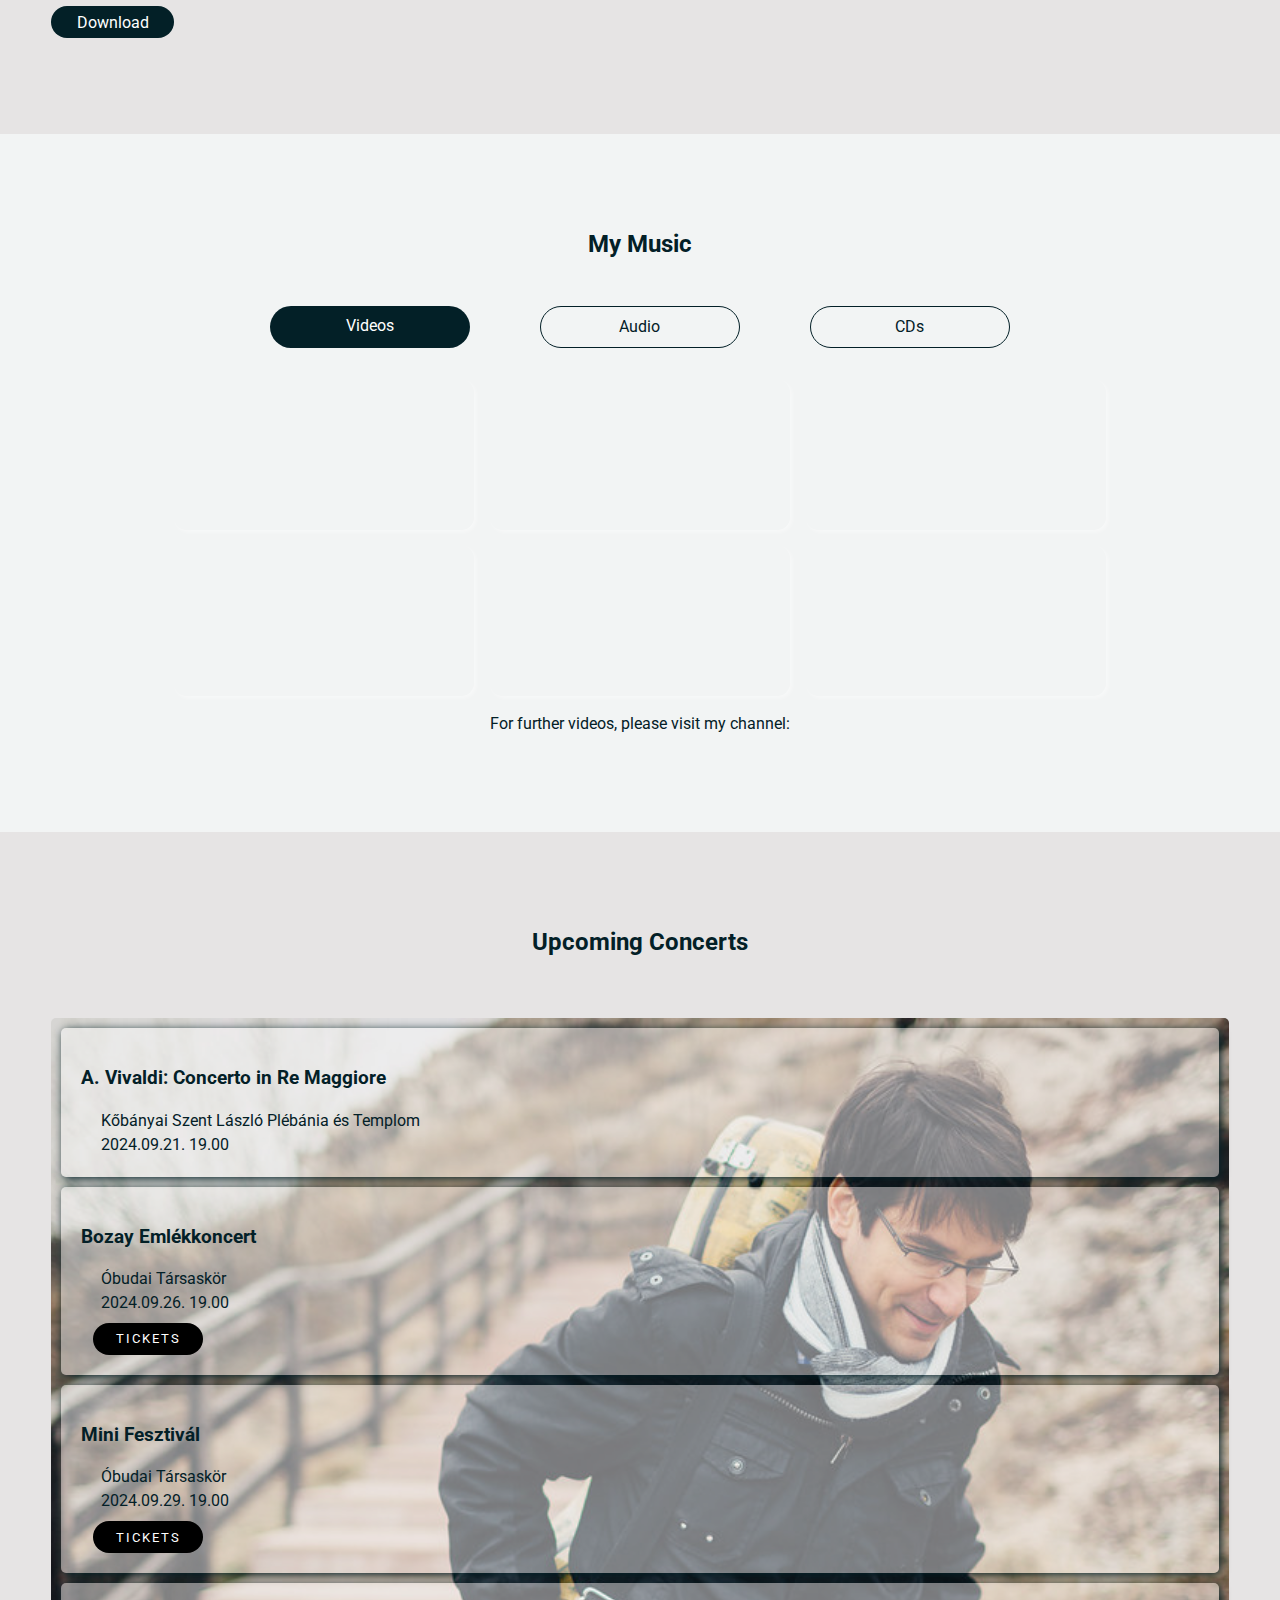
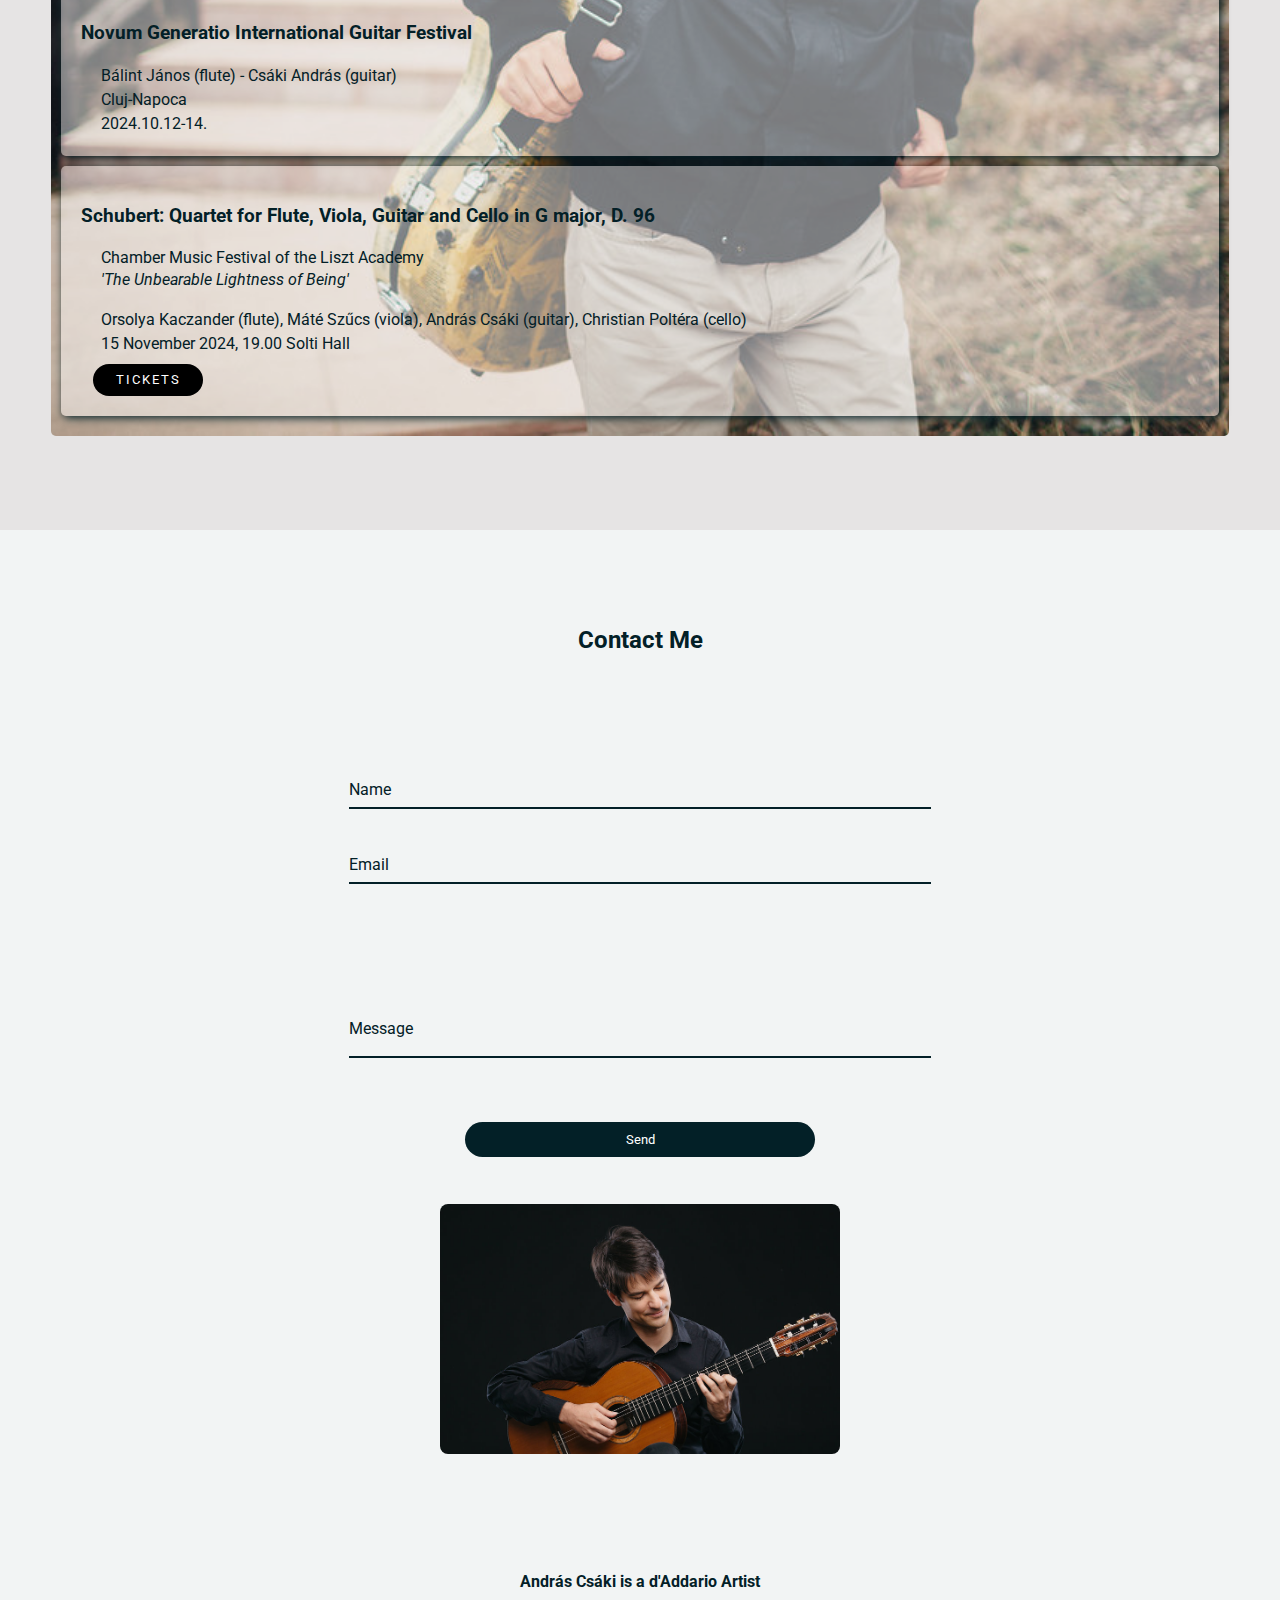
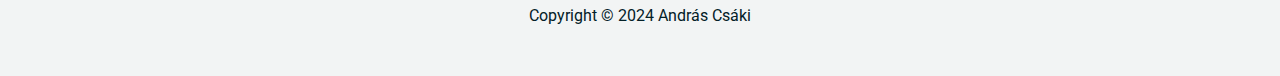
==== commit c20e7e54: "24.09" ====
--- a/index.html
+++ b/index.html
@@ -4,17 +4,23 @@
 <head>
   <meta charset="UTF-8">
   <meta name="viewport" content="width=device-width, initial-scale=1.0">
-
+  <meta name="description" content="András Csáki's webpage. András Csáki is a Liszt Ferenc Prize-winning Hungarian classical guitarist. Habilitated Associate Professor at the Liszt Ferenc Academy of Music. Classical guitar concert, guitar cd, guitar video.">
+  <meta property="og:description" content="András Csáki's webpage. András Csáki is a Liszt Ferenc Prize-winning Hungarian classical guitarist. Habilitated Associate Professor at the Liszt Ferenc Academy of Music. Classical guitar concert, guitar cd, guitar video.">
+  <meta property="og:site_name" content="Andras Csaki">
+  <meta property="og:title" content="Andras Csaki">
+  <meta property="og:type" content="website">
+  <meta property="og:image" content="https://andrascsaki.com/images/img-new/photoGallery/11.jpg">
+  <meta property="og:image:alt" content="Andras Csaki guitarist">
+  <meta property="og:image:width" content="300">
+  <meta property="og:image:height" content="300">
+  <meta property="og:image:type" content="image/jpg">
   <link rel="preconnect" href="https://fonts.googleapis.com">
-  <link rel="preconnect" href="https://fonts.gstatic.com" crossorigin>
+  <link rel="preconnect" href="https://fonts.gstatic.com" crossorigin="">
   <link rel="preconnect" href="https://fonts.googleapis.com">
-  <link rel="preconnect" href="https://fonts.gstatic.com" crossorigin>
-  <link href="https://fonts.googleapis.com/css2?family=Roboto:ital,wght@0,400;0,500;0,700;1,400&display=swap"
-    rel="stylesheet">
-
-  <link rel="stylesheet" href="https://cdnjs.cloudflare.com/ajax/libs/font-awesome/6.4.0/css/all.min.css"
-    integrity="sha512-iecdLmaskl7CVkqkXNQ/ZH/XLlvWZOJyj7Yy7tcenmpD1ypASozpmT/E0iPtmFIB46ZmdtAc9eNBvH0H/ZpiBw=="
-    crossorigin="anonymous" referrerpolicy="no-referrer" />
+  <link rel="preconnect" href="https://fonts.gstatic.com" crossorigin="">
+  <link href="https://fonts.googleapis.com/css2?family=Roboto:ital,wght@0,400;0,500;0,700;1,400&amp;display=swap" rel="stylesheet">
+
+  <link rel="stylesheet" href="https://cdnjs.cloudflare.com/ajax/libs/font-awesome/6.4.0/css/all.min.css" integrity="sha512-iecdLmaskl7CVkqkXNQ/ZH/XLlvWZOJyj7Yy7tcenmpD1ypASozpmT/E0iPtmFIB46ZmdtAc9eNBvH0H/ZpiBw==" crossorigin="anonymous" referrerpolicy="no-referrer">
 
   <link rel="stylesheet" href="css/style.css">
   <title>Andras Csaki</title>
@@ -59,10 +65,10 @@
               class="fa-brands fa-linkedin"></i></a>
           <a href="https://www.instagram.com/_andras_csaki_/" target="_blank"><i class="fa-brands fa-instagram"></i></a>
           <a href="https://www.youtube.com/@andrascsaki7654" target="_blank"><i class="fa-brands fa-youtube"></i></a>
-          <a href="https://open.spotify.com/artist/5QWeq4REzRKmgcCAyDS5Ie" target="_blank"><i
-              class="fa-brands fa-spotify"></i></a>
-          <a href="https://music.apple.com/hu/artist/andras-csaki/383212984" target="_blank"><i
-              class="fa-brands fa-apple"></i></a>
+          <a href="https://open.spotify.com/playlist/6jE3vhhrSuZKsmIb6ST8xd?si=WOxYqPPURUOR0OTml1kyVg&pi=IxPU5BoVRSmZZ" target="_blank"><i
+            class="fa-brands fa-spotify"></i></a>
+        <a href="https://music.apple.com/hu/search?term=andras%20csaki" target="_blank"><i
+            class="fa-brands fa-apple"></i></a>
         </div>
       </div>
     </section>
@@ -329,6 +335,15 @@
         <div class="tab-music-contents active-tab" id="tab-music-1">
           <div class="flex-auto">
             <div>
+              <iframe width="100%" height="100%" src="https://www.youtube.com/embed/CK5MNdZyp9s?si=a6ugEJ5nDkU9w7om"></iframe>
+            </div>
+            <div>
+              <iframe width="100%" height="100%" src="https://www.youtube.com/embed/2DUR4LXF5EU?si=zd9XfHMecOJpSUEB"></iframe>
+            </div>
+            <div>
+              <iframe width="100%" height="100%" src="https://www.youtube.com/embed/jSmJh9wm1sI?si=pfdt4Hnl4XiG1obO"></iframe>
+            </div>
+            <div>
               <iframe width="100%" height="100%" src="https://www.youtube.com/embed/bg1Rwg6HpMY"></iframe>
             </div>
             <div>
@@ -347,6 +362,13 @@
 
         <div class="tab-music-contents" id="tab-music-2">
           <div class="grid-auto">
+            <div>
+              <iframe style="border-radius:12px"
+                src="https://open.spotify.com/embed/album/1oUmtXbQyWlWHGOyOorqIM?utm_source=generator" width="100%"
+                height="450" frameBorder="0"
+                allow="autoplay; clipboard-write; encrypted-media; fullscreen; picture-in-picture"
+                loading="lazy"></iframe>
+            </div>
             <div>
               <iframe style="border-radius:12px"
                 src="https://open.spotify.com/embed/album/4x8R8r53t2X1fx9mNZBjic?utm_source=generator" width="100%"
@@ -365,9 +387,9 @@
           <div class="text d-flex justify-content-center align-items-center mx-auto my-4">
             <p>Find me on: </p>
             <div class="flex-flow">
-              <a href="https://open.spotify.com/artist/5QWeq4REzRKmgcCAyDS5Ie" target="_blank"><i
+              <a href="https://open.spotify.com/playlist/6jE3vhhrSuZKsmIb6ST8xd?si=WOxYqPPURUOR0OTml1kyVg&pi=IxPU5BoVRSmZZ" target="_blank"><i
                   class="fa-brands fa-spotify"></i></a>
-              <a href="https://music.apple.com/hu/artist/andras-csaki/383212984" target="_blank"><i
+              <a href="https://music.apple.com/hu/search?term=andras%20csaki" target="_blank"><i
                   class="fa-brands fa-apple"></i></a>
             </div>
           </div>
@@ -487,30 +509,48 @@
         <h2 class="sub-title text-center">Upcoming Concerts</h2>
         <div class="timeline-area">
           <div>
-            <h3>Bálint János & Csáki András: flute-guitar concert</h3>
-            <p>Strada George Enescu, Târgu Mureș, Románia</p>
-            <p>2023.11.12.</p>
-          </div>
-
+            <h3>A. Vivaldi: Concerto in Re Maggiore</h3>
+            <p>Kőbányai Szent László Plébánia és Templom</p>
+            <p>2024.09.21. 19.00</p>
+          </div>
           <div>
-            <h3>Paganini: Terzetto</h3>
-            <p>Zeneakadémia, Budapest</p>
-            <p>Irène Duval (violin), Steven Isserlis (cello), Csáki András (guitar)</p>
-            <p>2023.11.17</p>
+            <h3>Bozay Emlékkoncert</h3>
+            <p>Óbudai Társaskör</p>
+            <p>2024.09.26. 19.00</p>
             <p>
-              <a href="https://koncert.zeneakademia.hu/mindenprogram/2023-11-17-kamarahu2-11989" target="_blank">Read
-                more</a>
+              <a href="https://jegymester.hu/production/301502/bozay-attila-emlekhangverseny-szueletesenek-85-halalanak-25-evforduloja-alkalmabol/30001855" target="_blank">
+                Tickets
+              </a>
             </p>
           </div>
-
           <div>
-            <h3>Masterclass & Concert</h3>
-            <p>Music School, Szentendre</p>
-            <p>2023.12.13.</p>
-          </div>
-        </div>
-        <div>
-
+            <h3>Mini Fesztivál</h3>
+            <p>Óbudai Társaskör</p>
+            <p>2024.09.29. 19.00</p>
+            <p>
+              <a href="https://jegymester.hu/production/301506/obudai-tarsaskoer-37-mini-fesztival-3/30001858" target="_blank">
+                Tickets
+              </a>
+            </p>
+          </div>
+          <div>
+            <h3>Novum Generatio International Guitar Festival</h3>
+            <p>Bálint János (flute) - Csáki András (guitar)</p>
+            <p>Cluj-Napoca</p>
+            <p>2024.10.12-14.</p>
+          </div>
+          <div>
+            <h3>Schubert: Quartet for Flute, Viola, Guitar and Cello in G major, D. 96</h3>
+            <p>Chamber Music Festival of the Liszt Academy</p>
+            <i>'The Unbearable Lightness of Being'</i>
+            <br>
+            <p>Orsolya Kaczander (flute), Máté Szűcs (viola), András Csáki (guitar), Christian Poltéra (cello)</p>
+            <p>15 November 2024, 19.00 
+              Solti Hall</p>
+            <p>
+              <a href="https://koncert.zeneakademia.hu/programok/2024-11-15-kamarahu2-12571" target="_blank">Tickets</a>
+            </p>
+          </div>
         </div>
       </div>
     </section>
@@ -525,10 +565,10 @@
               class="fa-brands fa-linkedin"></i></a>
           <a href="https://www.instagram.com/_andras_csaki_/" target="_blank"><i class="fa-brands fa-instagram"></i></a>
           <a href="https://www.youtube.com/@andrascsaki7654" target="_blank"><i class="fa-brands fa-youtube"></i></a>
-          <a href="https://open.spotify.com/artist/5QWeq4REzRKmgcCAyDS5Ie" target="_blank"><i
-              class="fa-brands fa-spotify"></i></a>
-          <a href="https://music.apple.com/hu/artist/andras-csaki/383212984" target="_blank"><i
-              class="fa-brands fa-apple"></i></a>
+          <a href="https://open.spotify.com/playlist/6jE3vhhrSuZKsmIb6ST8xd?si=WOxYqPPURUOR0OTml1kyVg&pi=IxPU5BoVRSmZZ" target="_blank"><i
+            class="fa-brands fa-spotify"></i></a>
+        <a href="https://music.apple.com/hu/search?term=andras%20csaki" target="_blank"><i
+            class="fa-brands fa-apple"></i></a>
         </div>
         <form action="https://formsubmit.co/fb3df3e68fb0332155fc6bef4bb69b3a" method="POST">
           <input type="hidden" name="_next" value="https://andrascsaki.com/thanks.html">
@@ -575,7 +615,7 @@
   <footer>
     <div>
       <h4>András Csáki is a d'Addario Artist</h5>
-        <p>Copyright &copy; 2023 András Csáki</p>
+        <p>Copyright &copy; 2024 András Csáki</p>
     </div>
   </footer>
 
--- a/css/style.css
+++ b/css/style.css
@@ -209,7 +209,7 @@
   flex-wrap: wrap;
   justify-content: center;
   align-items: center;
-  gap: 0.8rem;
+  gap: 1rem;
 }
 
 .flex-flow {
@@ -773,7 +773,8 @@
   background-color: var(--frosted-hover);
 }
 
-.timeline-area div p {
+.timeline-area div p,
+i {
   margin: 0;
   padding-left: 20px;
   z-index: 2;
@@ -787,6 +788,8 @@
   display: inline-block;
   border-radius: 1.8rem;
   font-size: 0.8rem;
+  text-transform: uppercase;
+  letter-spacing: 2px;
   z-index: 2;
 }
 
@@ -1302,7 +1305,7 @@
   --dark: #032027;
   --white: #fff;
   --filter: rgba(144, 143, 143, 0.4862745098);
-  --frosted: rgba(255, 255, 255, 0.2745098039);
+  --frosted: rgba(255, 255, 255, 0.4509803922);
   --frosted-hover: rgba(170, 170, 170, 0.7019607843);
   --transparent: rgba(26, 24, 17, 0.337254902);
   --hero: #fff;
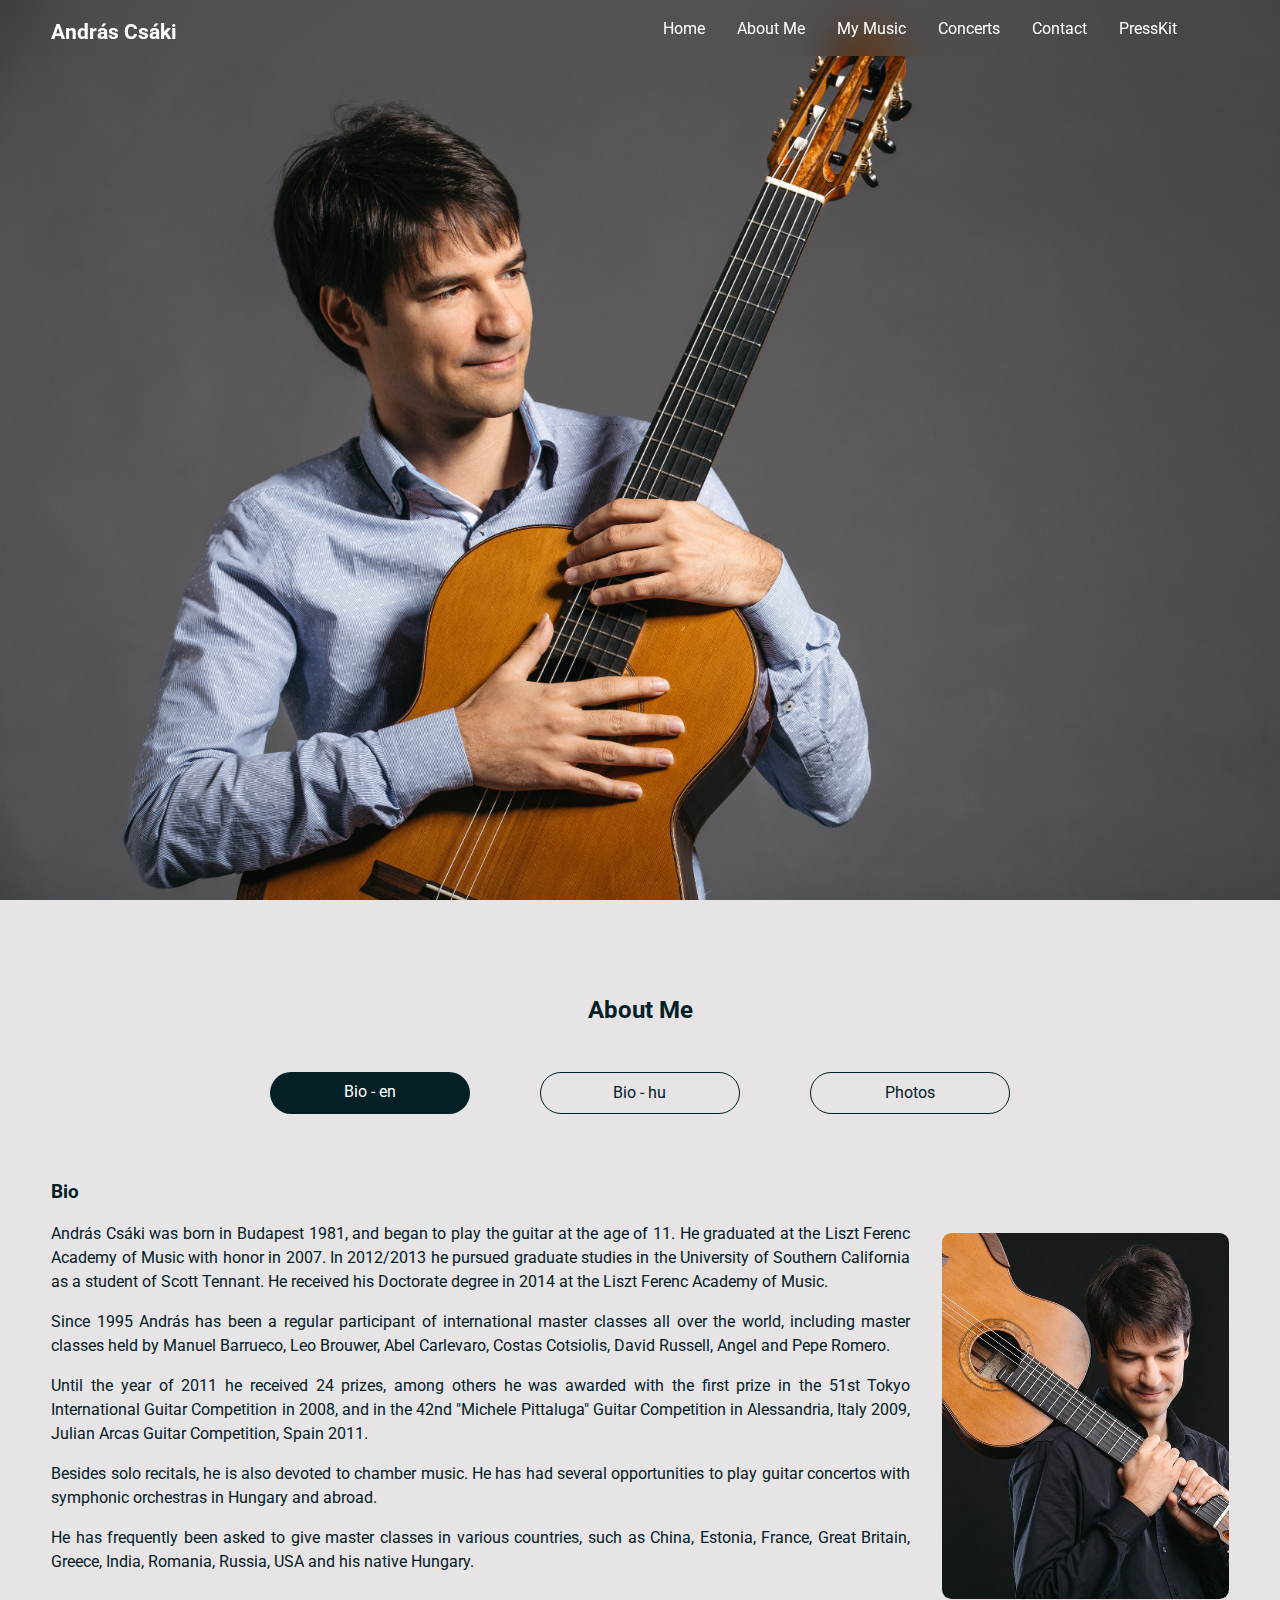
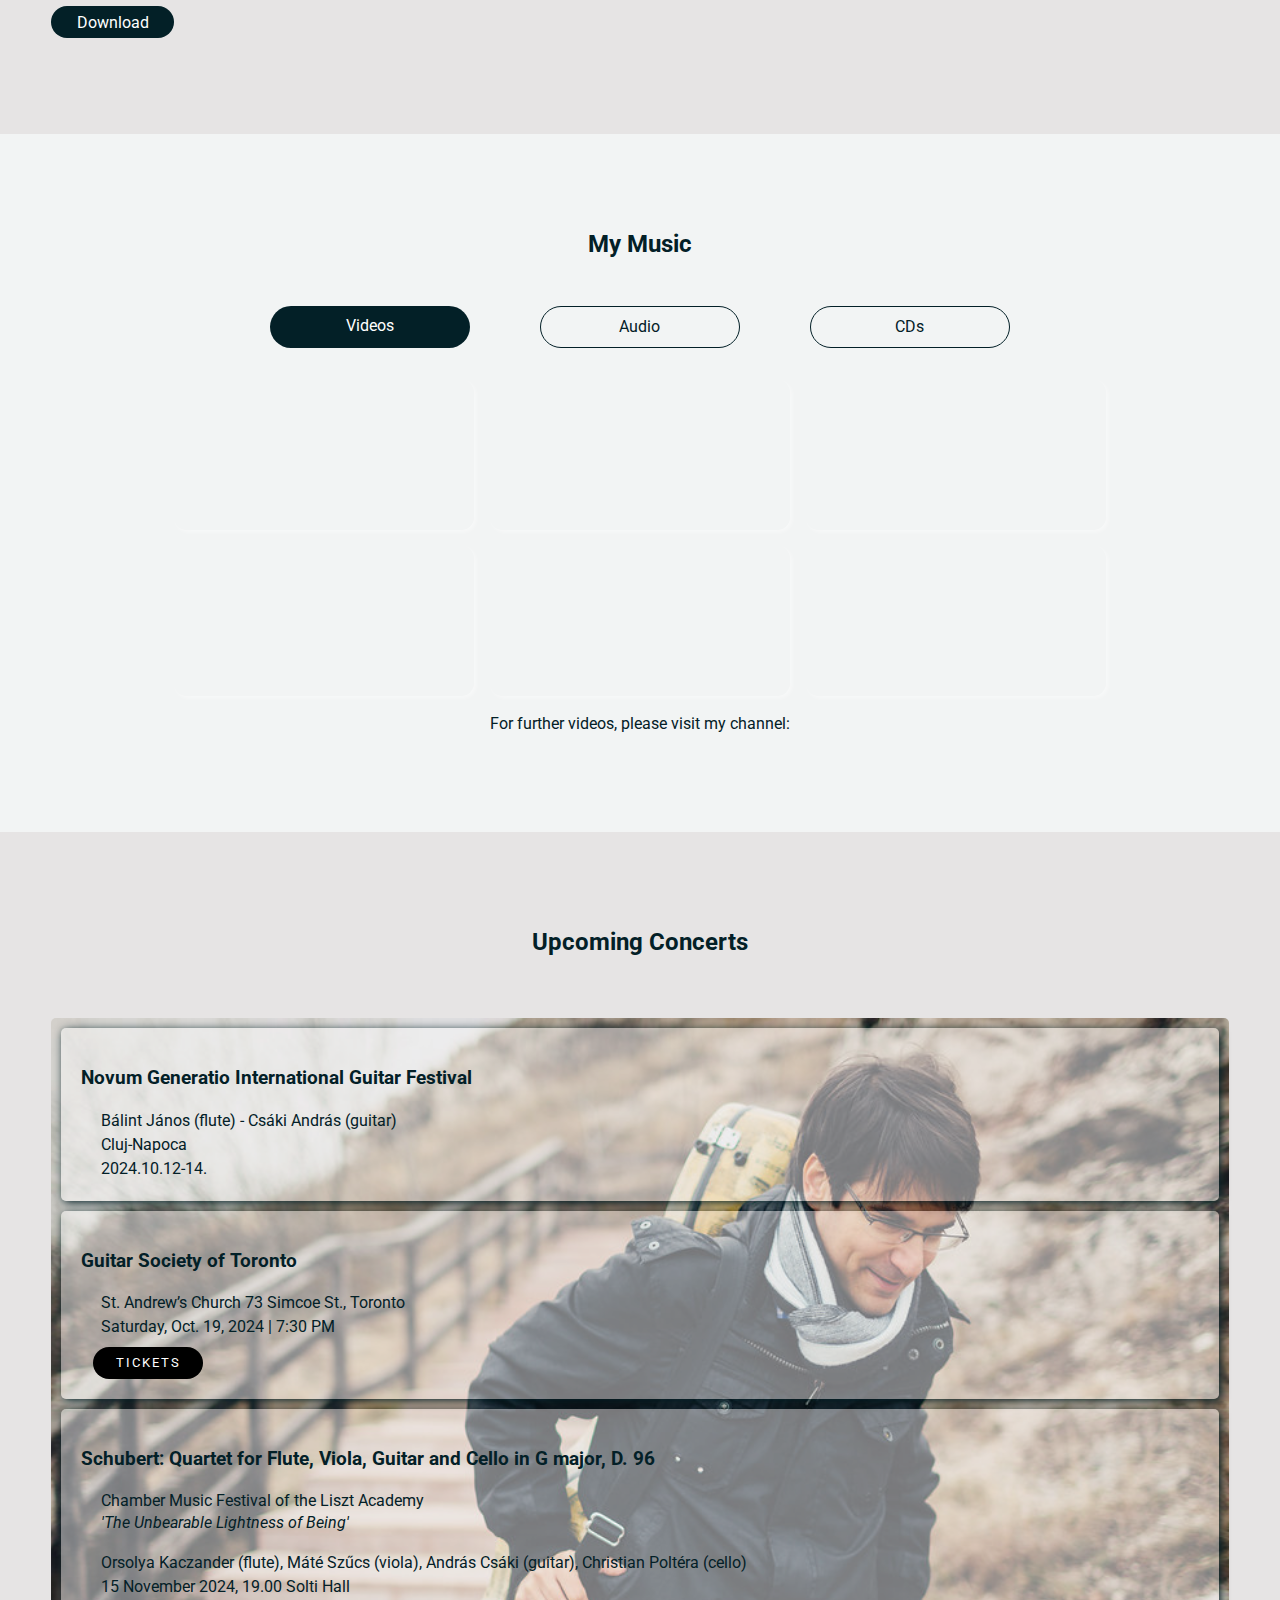
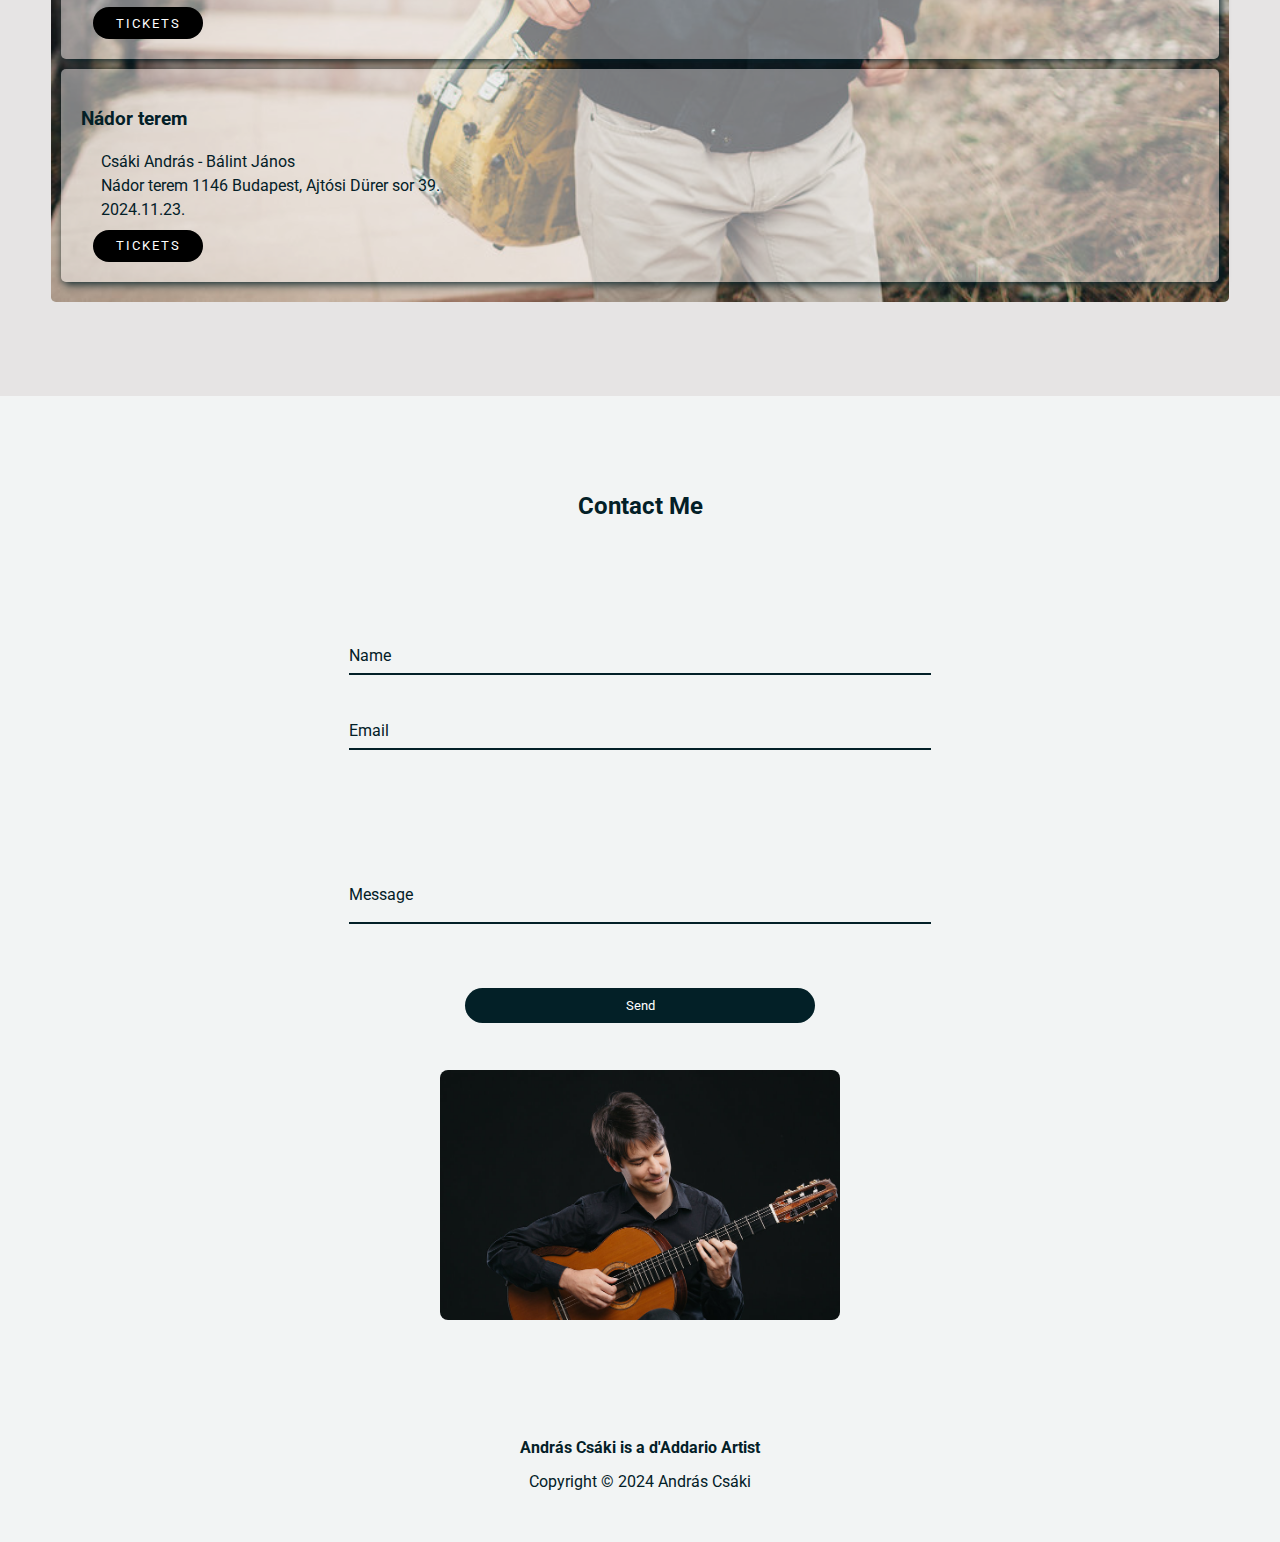
==== commit 34372b7a: "2024.10" ====
--- a/index.html
+++ b/index.html
@@ -509,35 +509,18 @@
         <h2 class="sub-title text-center">Upcoming Concerts</h2>
         <div class="timeline-area">
           <div>
-            <h3>A. Vivaldi: Concerto in Re Maggiore</h3>
-            <p>Kőbányai Szent László Plébánia és Templom</p>
-            <p>2024.09.21. 19.00</p>
-          </div>
-          <div>
-            <h3>Bozay Emlékkoncert</h3>
-            <p>Óbudai Társaskör</p>
-            <p>2024.09.26. 19.00</p>
-            <p>
-              <a href="https://jegymester.hu/production/301502/bozay-attila-emlekhangverseny-szueletesenek-85-halalanak-25-evforduloja-alkalmabol/30001855" target="_blank">
-                Tickets
-              </a>
-            </p>
-          </div>
-          <div>
-            <h3>Mini Fesztivál</h3>
-            <p>Óbudai Társaskör</p>
-            <p>2024.09.29. 19.00</p>
-            <p>
-              <a href="https://jegymester.hu/production/301506/obudai-tarsaskoer-37-mini-fesztival-3/30001858" target="_blank">
-                Tickets
-              </a>
-            </p>
-          </div>
-          <div>
             <h3>Novum Generatio International Guitar Festival</h3>
             <p>Bálint János (flute) - Csáki András (guitar)</p>
             <p>Cluj-Napoca</p>
             <p>2024.10.12-14.</p>
+          </div>
+          <div>
+            <h3>Guitar Society of Toronto</h3>
+            <p>St. Andrew’s Church 73 Simcoe St., Toronto
+            <p>Saturday, Oct. 19, 2024 | 7:30 PM</p>
+            <p>
+              <a href="https://guitarsocietyoftoronto.com/concert-season/" target="_blank">Tickets</a>
+            </p>
           </div>
           <div>
             <h3>Schubert: Quartet for Flute, Viola, Guitar and Cello in G major, D. 96</h3>
@@ -551,6 +534,16 @@
               <a href="https://koncert.zeneakademia.hu/programok/2024-11-15-kamarahu2-12571" target="_blank">Tickets</a>
             </p>
           </div>
+          <div>
+            <h3>Nádor terem</h3>
+            <p>Csáki András - Bálint János</p>
+            <p>Nádor terem 1146 Budapest, Ajtósi Dürer sor 39.</p>
+            <p>2024.11.23.</p>
+            <p>
+              <a href="https://www.jegy.hu/program/csaki-andras-balint-janos-166610" target="_blank">Tickets</a>
+            </p>
+          </div>
+        </div>
         </div>
       </div>
     </section>
